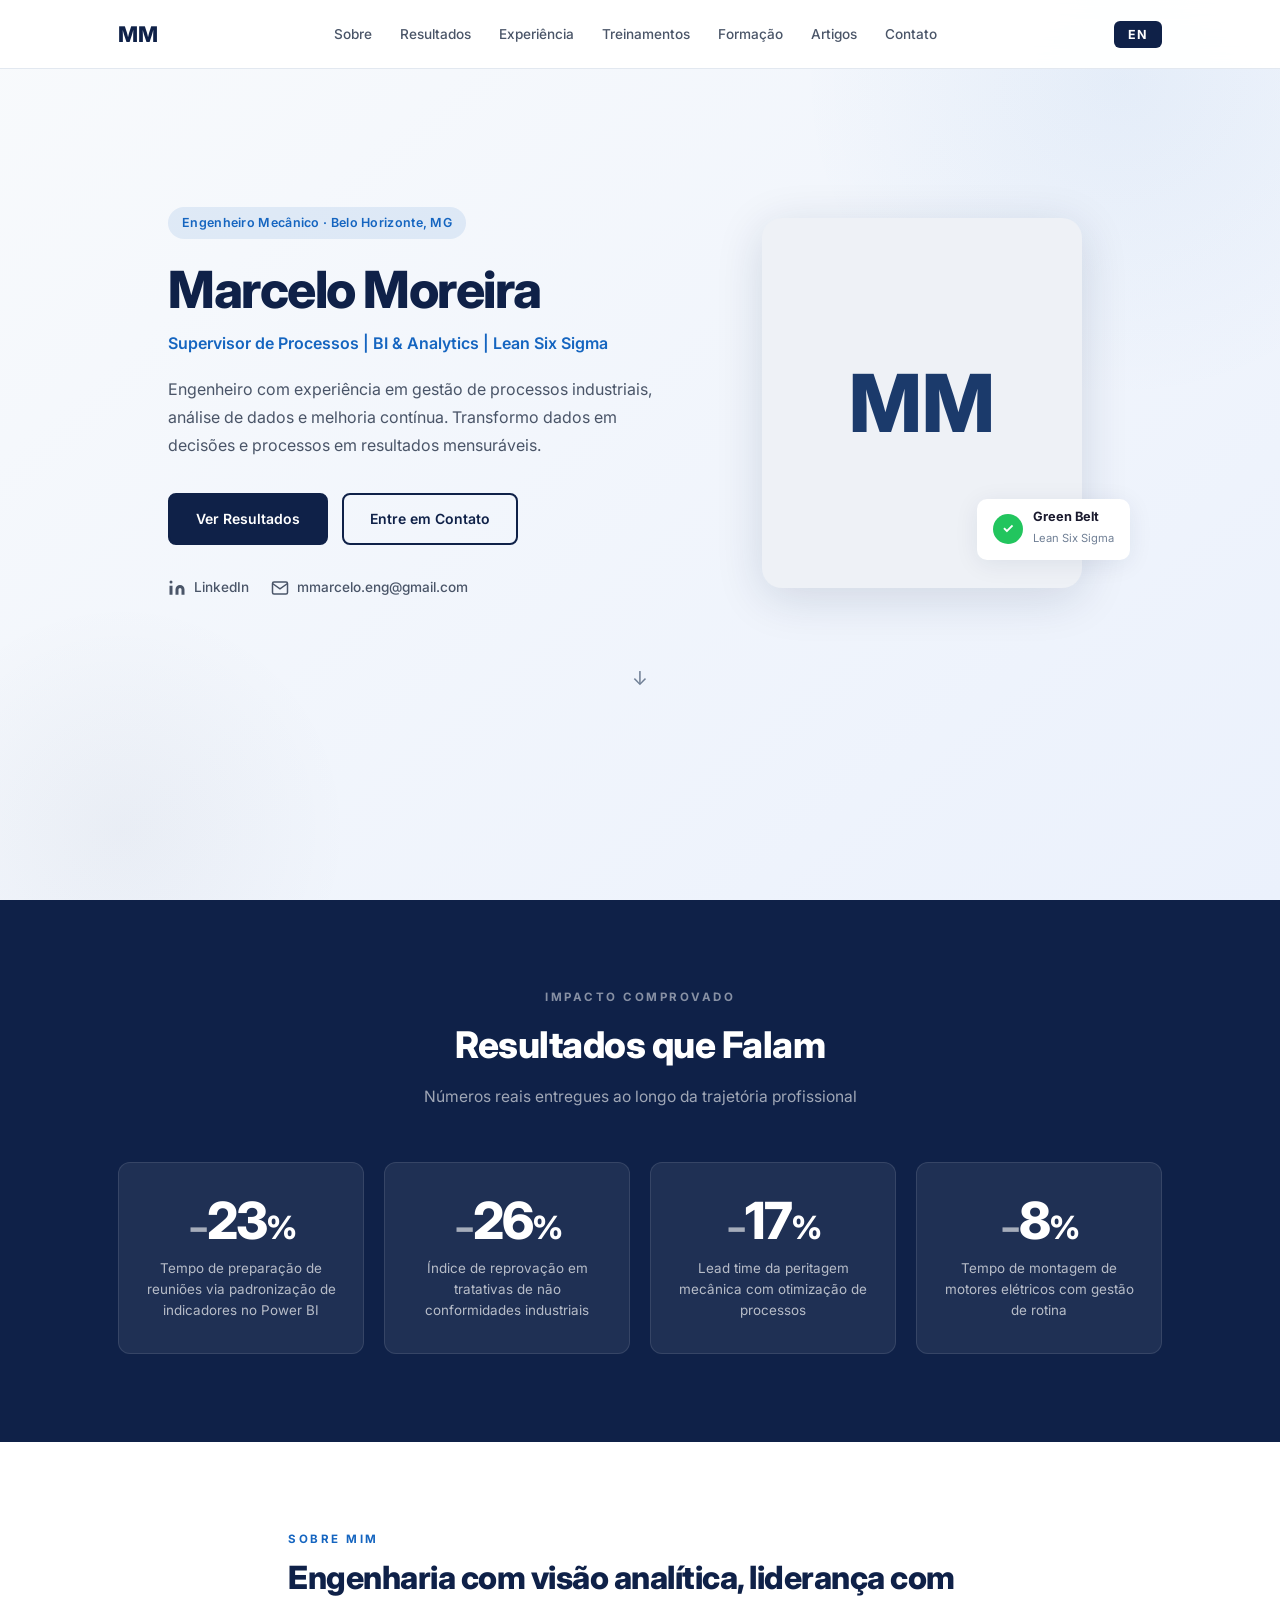
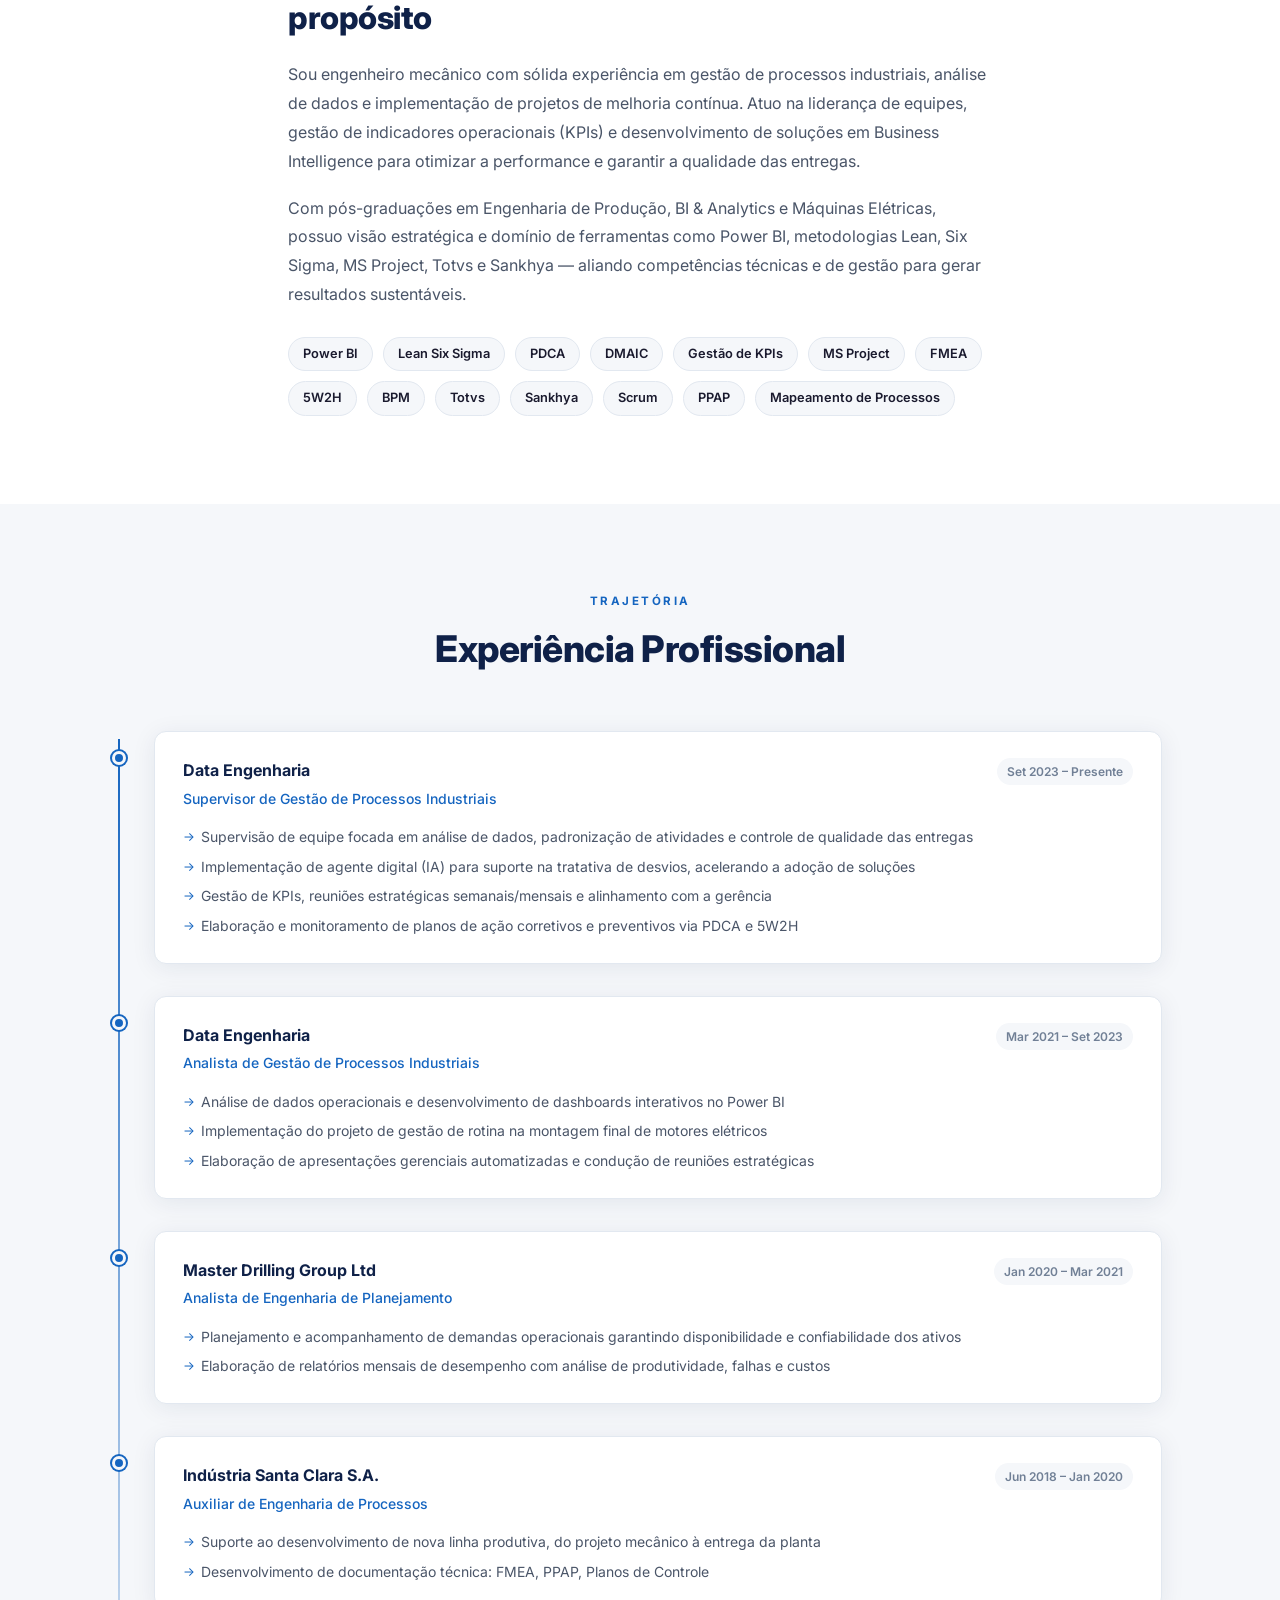
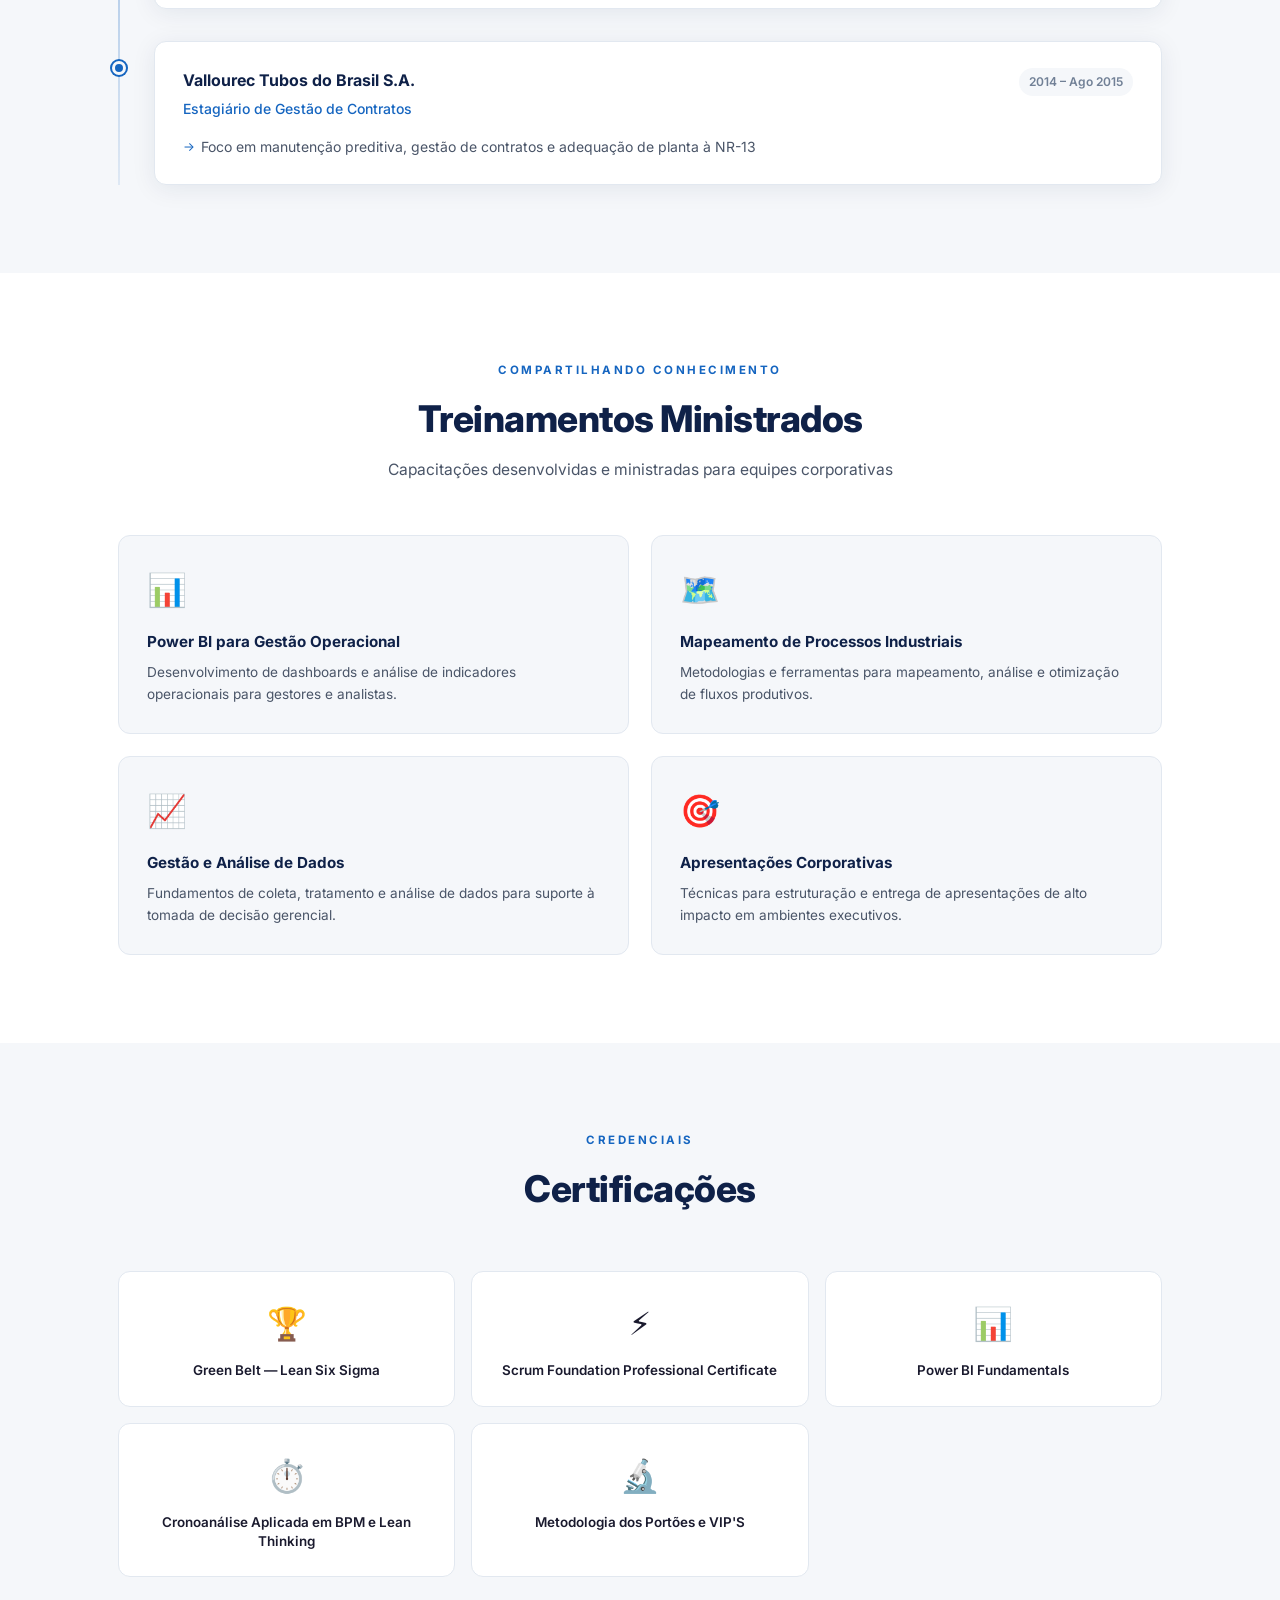
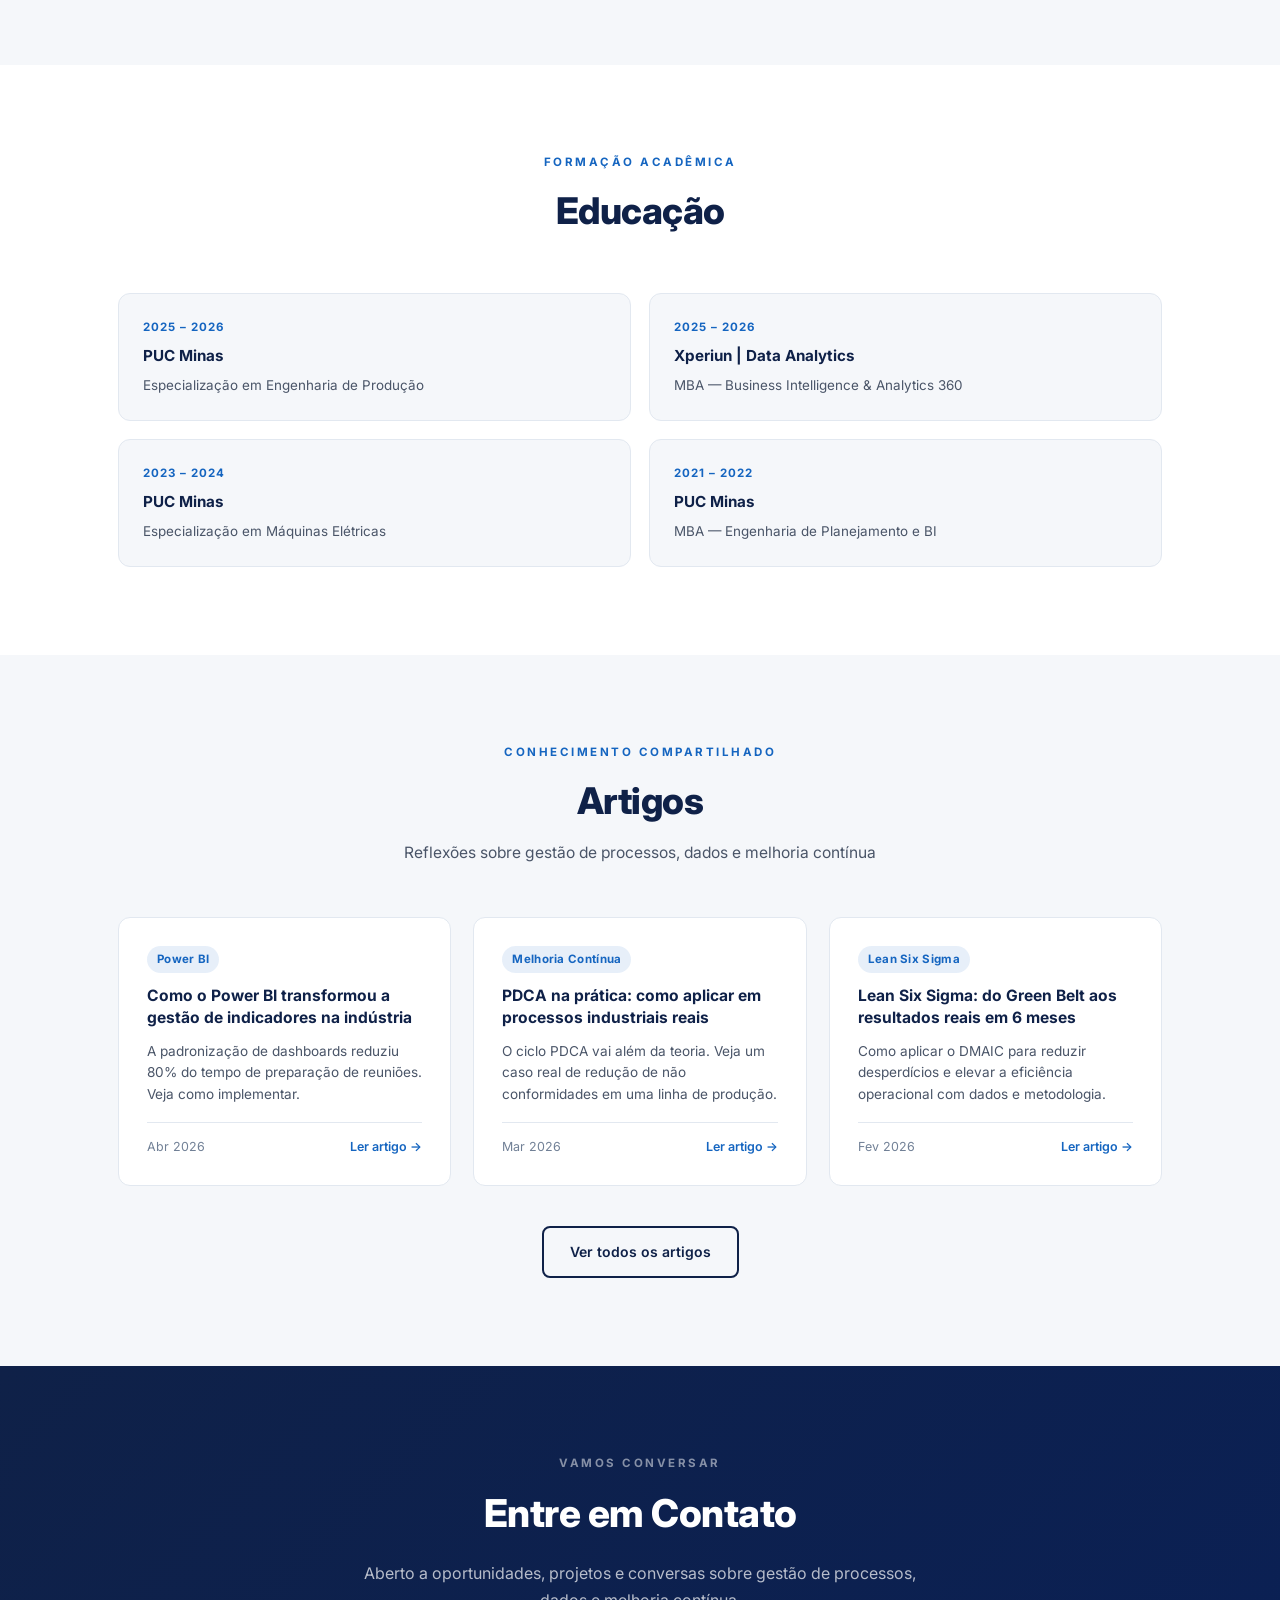
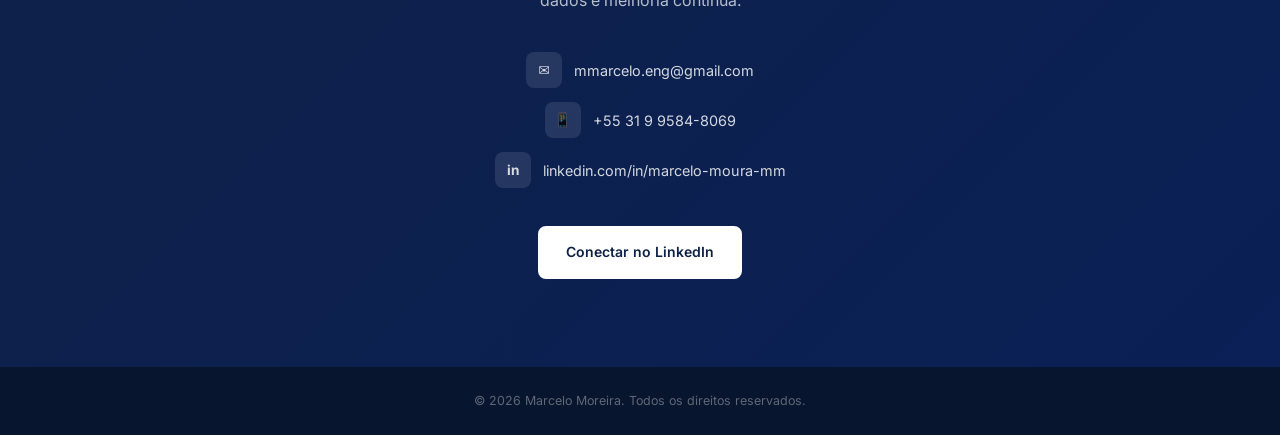
==== index.html @ f304d497 "Add files via upload" ====
<!DOCTYPE html>
<html lang="pt-BR" data-lang="pt">
<head>
  <meta charset="UTF-8">
  <meta name="viewport" content="width=device-width, initial-scale=1.0">
  <meta name="description" content="Marcelo Moreira — Engenheiro de Processos, BI & Analytics, Lean Six Sigma, Supervisor Industrial">
  <title>Marcelo Moreira — Engenheiro de Processos</title>
  <link rel="preconnect" href="https://fonts.googleapis.com">
  <link rel="preconnect" href="https://fonts.gstatic.com" crossorigin>
  <link href="https://fonts.googleapis.com/css2?family=Inter:wght@300;400;500;600;700;800&display=swap" rel="stylesheet">
  <link rel="stylesheet" href="style.css">
</head>
<body>

  <!-- NAVBAR -->
  <nav class="navbar" id="navbar">
    <div class="container nav-inner">
      <a href="#" class="logo">MM</a>
      <ul class="nav-links" id="navLinks">
        <li><a href="#sobre" data-pt="Sobre" data-en="About">Sobre</a></li>
        <li><a href="#resultados" data-pt="Resultados" data-en="Results">Resultados</a></li>
        <li><a href="#experiencia" data-pt="Experiência" data-en="Experience">Experiência</a></li>
        <li><a href="#treinamentos" data-pt="Treinamentos" data-en="Training">Treinamentos</a></li>
        <li><a href="#formacao" data-pt="Formação" data-en="Education">Formação</a></li>
        <li><a href="#artigos" data-pt="Artigos" data-en="Articles">Artigos</a></li>
        <li><a href="#contato" data-pt="Contato" data-en="Contact">Contato</a></li>
      </ul>
      <div class="nav-actions">
        <button class="lang-toggle" id="langToggle" onclick="toggleLang()">EN</button>
        <button class="nav-hamburger" id="hamburger" onclick="toggleMenu()">&#9776;</button>
      </div>
    </div>
  </nav>

  <!-- HERO -->
  <section class="hero" id="inicio">
    <div class="container hero-inner">
      <div class="hero-text">
        <span class="hero-tag" data-pt="Engenheiro Mecânico · Belo Horizonte, MG" data-en="Mechanical Engineer · Belo Horizonte, MG">Engenheiro Mecânico · Belo Horizonte, MG</span>
        <h1>Marcelo Moreira</h1>
        <p class="hero-subtitle" data-pt="Supervisor de Processos | BI & Analytics | Lean Six Sigma" data-en="Process Supervisor | BI & Analytics | Lean Six Sigma">Supervisor de Processos | BI & Analytics | Lean Six Sigma</p>
        <p class="hero-desc" data-pt="Engenheiro com experiência em gestão de processos industriais, análise de dados e melhoria contínua. Transformo dados em decisões e processos em resultados mensuráveis." data-en="Engineer with expertise in industrial process management, data analysis, and continuous improvement. I turn data into decisions and processes into measurable results.">Engenheiro com experiência em gestão de processos industriais, análise de dados e melhoria contínua. Transformo dados em decisões e processos em resultados mensuráveis.</p>
        <div class="hero-ctas">
          <a href="#resultados" class="btn btn-primary" data-pt="Ver Resultados" data-en="See Results">Ver Resultados</a>
          <a href="#contato" class="btn btn-outline" data-pt="Entre em Contato" data-en="Get in Touch">Entre em Contato</a>
        </div>
        <div class="hero-social">
          <a href="https://www.linkedin.com/in/marcelo-moura-mm" target="_blank" class="social-link">
            <svg width="18" height="18" viewBox="0 0 24 24" fill="currentColor"><path d="M16 8a6 6 0 0 1 6 6v7h-4v-7a2 2 0 0 0-2-2 2 2 0 0 0-2 2v7h-4v-7a6 6 0 0 1 6-6z"/><rect x="2" y="9" width="4" height="12"/><circle cx="4" cy="4" r="2"/></svg>
            <span>LinkedIn</span>
          </a>
          <a href="mailto:mmarcelo.eng@gmail.com" class="social-link">
            <svg width="18" height="18" viewBox="0 0 24 24" fill="none" stroke="currentColor" stroke-width="2"><path d="M4 4h16c1.1 0 2 .9 2 2v12c0 1.1-.9 2-2 2H4c-1.1 0-2-.9-2-2V6c0-1.1.9-2 2-2z"/><polyline points="22,6 12,13 2,6"/></svg>
            <span>mmarcelo.eng@gmail.com</span>
          </a>
        </div>
      </div>
      <div class="hero-photo">
        <div class="photo-frame">
          <img src="assets/foto.jpg" alt="Marcelo Moreira" onerror="this.parentElement.classList.add('no-photo');this.remove()">
          <div class="photo-initials">MM</div>
        </div>
        <div class="photo-badge">
          <span class="badge-check">✓</span>
          <div>
            <strong>Green Belt</strong>
            <small>Lean Six Sigma</small>
          </div>
        </div>
      </div>
    </div>
    <div class="hero-scroll">↓</div>
  </section>

  <!-- RESULTS -->
  <section class="results-section" id="resultados">
    <div class="container">
      <span class="section-tag center" data-pt="Impacto Comprovado" data-en="Proven Impact">Impacto Comprovado</span>
      <h2 class="section-title center" data-pt="Resultados que Falam" data-en="Results that Speak">Resultados que Falam</h2>
      <p class="section-sub center" data-pt="Números reais entregues ao longo da trajetória profissional" data-en="Real numbers delivered throughout the professional journey">Números reais entregues ao longo da trajetória profissional</p>
      <div class="results-grid">
        <div class="result-card">
          <div class="result-number"><span class="minus">−</span><span class="counter" data-target="80">0</span><span class="pct">%</span></div>
          <p class="result-label" data-pt="Tempo de preparação de reuniões via padronização de indicadores no Power BI" data-en="Meeting preparation time via KPI standardization in Power BI">Tempo de preparação de reuniões via padronização de indicadores no Power BI</p>
        </div>
        <div class="result-card">
          <div class="result-number"><span class="minus">−</span><span class="counter" data-target="90">0</span><span class="pct">%</span></div>
          <p class="result-label" data-pt="Índice de reprovação em tratativas de não conformidades industriais" data-en="Rejection rate in industrial non-conformance handling">Índice de reprovação em tratativas de não conformidades industriais</p>
        </div>
        <div class="result-card">
          <div class="result-number"><span class="minus">−</span><span class="counter" data-target="60">0</span><span class="pct">%</span></div>
          <p class="result-label" data-pt="Lead time da peritagem mecânica com otimização de processos" data-en="Mechanical inspection lead time through process optimization">Lead time da peritagem mecânica com otimização de processos</p>
        </div>
        <div class="result-card">
          <div class="result-number"><span class="minus">−</span><span class="counter" data-target="30">0</span><span class="pct">%</span></div>
          <p class="result-label" data-pt="Tempo de montagem de motores elétricos com gestão de rotina" data-en="Electric motor assembly time through routine management">Tempo de montagem de motores elétricos com gestão de rotina</p>
        </div>
      </div>
    </div>
  </section>

  <!-- ABOUT -->
  <section class="about" id="sobre">
    <div class="container about-inner">
      <div>
        <span class="section-tag" data-pt="Sobre mim" data-en="About me">Sobre mim</span>
        <h2 class="about-title" data-pt="Engenharia com visão analítica, liderança com propósito" data-en="Engineering with analytical vision, leadership with purpose">Engenharia com visão analítica, liderança com propósito</h2>
        <p class="about-p" data-pt="Sou engenheiro mecânico com sólida experiência em gestão de processos industriais, análise de dados e implementação de projetos de melhoria contínua. Atuo na liderança de equipes, gestão de indicadores operacionais (KPIs) e desenvolvimento de soluções em Business Intelligence para otimizar a performance e garantir a qualidade das entregas." data-en="I am a mechanical engineer with solid experience in industrial process management, data analysis, and continuous improvement implementation. I lead teams, manage operational KPIs, and develop Business Intelligence solutions to optimize performance and ensure quality delivery.">Sou engenheiro mecânico com sólida experiência em gestão de processos industriais, análise de dados e implementação de projetos de melhoria contínua. Atuo na liderança de equipes, gestão de indicadores operacionais (KPIs) e desenvolvimento de soluções em Business Intelligence para otimizar a performance e garantir a qualidade das entregas.</p>
        <p class="about-p" data-pt="Com pós-graduações em Engenharia de Produção, BI & Analytics e Máquinas Elétricas, possuo visão estratégica e domínio de ferramentas como Power BI, metodologias Lean, Six Sigma, MS Project, Totvs e Sankhya — aliando competências técnicas e de gestão para gerar resultados sustentáveis." data-en="With postgraduate degrees in Production Engineering, BI & Analytics, and Electrical Machines, I have strategic vision and command of tools such as Power BI, Lean, Six Sigma, MS Project, Totvs, and Sankhya — combining technical and management skills to deliver sustainable results.">Com pós-graduações em Engenharia de Produção, BI & Analytics e Máquinas Elétricas, possuo visão estratégica e domínio de ferramentas como Power BI, metodologias Lean, Six Sigma, MS Project, Totvs e Sankhya — aliando competências técnicas e de gestão para gerar resultados sustentáveis.</p>
        <div class="skills-wrap">
          <span class="skill">Power BI</span>
          <span class="skill">Lean Six Sigma</span>
          <span class="skill">PDCA</span>
          <span class="skill">DMAIC</span>
          <span class="skill">Gestão de KPIs</span>
          <span class="skill">MS Project</span>
          <span class="skill">FMEA</span>
          <span class="skill">5W2H</span>
          <span class="skill">BPM</span>
          <span class="skill">Totvs</span>
          <span class="skill">Sankhya</span>
          <span class="skill">Scrum</span>
          <span class="skill">PPAP</span>
          <span class="skill">Mapeamento de Processos</span>
        </div>
      </div>
    </div>
  </section>

  <!-- EXPERIENCE -->
  <section class="experience" id="experiencia">
    <div class="container">
      <span class="section-tag center" data-pt="Trajetória" data-en="Journey">Trajetória</span>
      <h2 class="section-title center" data-pt="Experiência Profissional" data-en="Professional Experience">Experiência Profissional</h2>
      <div class="timeline">

        <div class="tl-item">
          <div class="tl-dot"></div>
          <div class="tl-card">
            <div class="tl-header">
              <div>
                <h3 class="tl-company">Data Engenharia</h3>
                <p class="tl-role" data-pt="Supervisor de Gestão de Processos Industriais" data-en="Industrial Process Management Supervisor">Supervisor de Gestão de Processos Industriais</p>
              </div>
              <span class="tl-period" data-pt="Set 2023 – Presente" data-en="Sep 2023 – Present">Set 2023 – Presente</span>
            </div>
            <ul class="tl-list">
              <li data-pt="Supervisão de equipe focada em análise de dados, padronização de atividades e controle de qualidade das entregas" data-en="Team supervision focused on data analysis, activity standardization, and delivery quality control">Supervisão de equipe focada em análise de dados, padronização de atividades e controle de qualidade das entregas</li>
              <li data-pt="Implementação de agente digital (IA) para suporte na tratativa de desvios, acelerando a adoção de soluções" data-en="Implementation of a digital agent (AI) to support deviation handling and accelerate solution adoption">Implementação de agente digital (IA) para suporte na tratativa de desvios, acelerando a adoção de soluções</li>
              <li data-pt="Gestão de KPIs, reuniões estratégicas semanais/mensais e alinhamento com a gerência" data-en="KPI management, weekly/monthly strategic meetings, and alignment with leadership">Gestão de KPIs, reuniões estratégicas semanais/mensais e alinhamento com a gerência</li>
              <li data-pt="Elaboração e monitoramento de planos de ação corretivos e preventivos via PDCA e 5W2H" data-en="Development and monitoring of corrective and preventive action plans via PDCA and 5W2H">Elaboração e monitoramento de planos de ação corretivos e preventivos via PDCA e 5W2H</li>
            </ul>
          </div>
        </div>

        <div class="tl-item">
          <div class="tl-dot"></div>
          <div class="tl-card">
            <div class="tl-header">
              <div>
                <h3 class="tl-company">Data Engenharia</h3>
                <p class="tl-role" data-pt="Analista de Gestão de Processos Industriais" data-en="Industrial Process Management Analyst">Analista de Gestão de Processos Industriais</p>
              </div>
              <span class="tl-period" data-pt="Mar 2021 – Set 2023" data-en="Mar 2021 – Sep 2023">Mar 2021 – Set 2023</span>
            </div>
            <ul class="tl-list">
              <li data-pt="Análise de dados operacionais e desenvolvimento de dashboards interativos no Power BI" data-en="Operational data analysis and interactive dashboard development in Power BI">Análise de dados operacionais e desenvolvimento de dashboards interativos no Power BI</li>
              <li data-pt="Implementação do projeto de gestão de rotina na montagem final de motores elétricos" data-en="Implementation of routine management project in electric motor final assembly">Implementação do projeto de gestão de rotina na montagem final de motores elétricos</li>
              <li data-pt="Elaboração de apresentações gerenciais automatizadas e condução de reuniões estratégicas" data-en="Development of automated management presentations and facilitation of strategic meetings">Elaboração de apresentações gerenciais automatizadas e condução de reuniões estratégicas</li>
            </ul>
          </div>
        </div>

        <div class="tl-item">
          <div class="tl-dot"></div>
          <div class="tl-card">
            <div class="tl-header">
              <div>
                <h3 class="tl-company">Master Drilling Group Ltd</h3>
                <p class="tl-role" data-pt="Analista de Engenharia de Planejamento" data-en="Planning Engineering Analyst">Analista de Engenharia de Planejamento</p>
              </div>
              <span class="tl-period" data-pt="Jan 2020 – Mar 2021" data-en="Jan 2020 – Mar 2021">Jan 2020 – Mar 2021</span>
            </div>
            <ul class="tl-list">
              <li data-pt="Planejamento e acompanhamento de demandas operacionais garantindo disponibilidade e confiabilidade dos ativos" data-en="Planning and monitoring of operational demands ensuring asset availability and reliability">Planejamento e acompanhamento de demandas operacionais garantindo disponibilidade e confiabilidade dos ativos</li>
              <li data-pt="Elaboração de relatórios mensais de desempenho com análise de produtividade, falhas e custos" data-en="Monthly performance reports with productivity, failure, and cost analysis">Elaboração de relatórios mensais de desempenho com análise de produtividade, falhas e custos</li>
            </ul>
          </div>
        </div>

        <div class="tl-item">
          <div class="tl-dot"></div>
          <div class="tl-card">
            <div class="tl-header">
              <div>
                <h3 class="tl-company">Indústria Santa Clara S.A.</h3>
                <p class="tl-role" data-pt="Auxiliar de Engenharia de Processos" data-en="Process Engineering Assistant">Auxiliar de Engenharia de Processos</p>
              </div>
              <span class="tl-period" data-pt="Jun 2018 – Jan 2020" data-en="Jun 2018 – Jan 2020">Jun 2018 – Jan 2020</span>
            </div>
            <ul class="tl-list">
              <li data-pt="Suporte ao desenvolvimento de nova linha produtiva, do projeto mecânico à entrega da planta" data-en="Support for new production line development, from mechanical design to plant delivery">Suporte ao desenvolvimento de nova linha produtiva, do projeto mecânico à entrega da planta</li>
              <li data-pt="Desenvolvimento de documentação técnica: FMEA, PPAP, Planos de Controle" data-en="Technical documentation development: FMEA, PPAP, Control Plans">Desenvolvimento de documentação técnica: FMEA, PPAP, Planos de Controle</li>
            </ul>
          </div>
        </div>

        <div class="tl-item">
          <div class="tl-dot"></div>
          <div class="tl-card">
            <div class="tl-header">
              <div>
                <h3 class="tl-company">Vallourec Tubos do Brasil S.A.</h3>
                <p class="tl-role" data-pt="Estagiário de Gestão de Contratos" data-en="Contract Management Intern">Estagiário de Gestão de Contratos</p>
              </div>
              <span class="tl-period" data-pt="2014 – Ago 2015" data-en="2014 – Aug 2015">2014 – Ago 2015</span>
            </div>
            <ul class="tl-list">
              <li data-pt="Foco em manutenção preditiva, gestão de contratos e adequação de planta à NR-13" data-en="Focus on predictive maintenance, contract management, and plant compliance with NR-13">Foco em manutenção preditiva, gestão de contratos e adequação de planta à NR-13</li>
            </ul>
          </div>
        </div>

      </div>
    </div>
  </section>

  <!-- TRAINING -->
  <section class="training" id="treinamentos">
    <div class="container">
      <span class="section-tag center" data-pt="Compartilhando Conhecimento" data-en="Sharing Knowledge">Compartilhando Conhecimento</span>
      <h2 class="section-title center" data-pt="Treinamentos Ministrados" data-en="Training Delivered">Treinamentos Ministrados</h2>
      <p class="section-sub center" data-pt="Capacitações desenvolvidas e ministradas para equipes corporativas" data-en="Training developed and delivered to corporate teams">Capacitações desenvolvidas e ministradas para equipes corporativas</p>
      <div class="training-grid">
        <div class="training-card">
          <div class="tr-icon">📊</div>
          <h3 data-pt="Power BI para Gestão Operacional" data-en="Power BI for Operational Management">Power BI para Gestão Operacional</h3>
          <p data-pt="Desenvolvimento de dashboards e análise de indicadores operacionais para gestores e analistas." data-en="Dashboard development and operational indicator analysis for managers and analysts.">Desenvolvimento de dashboards e análise de indicadores operacionais para gestores e analistas.</p>
        </div>
        <div class="training-card">
          <div class="tr-icon">🗺️</div>
          <h3 data-pt="Mapeamento de Processos Industriais" data-en="Industrial Process Mapping">Mapeamento de Processos Industriais</h3>
          <p data-pt="Metodologias e ferramentas para mapeamento, análise e otimização de fluxos produtivos." data-en="Methodologies and tools for mapping, analyzing, and optimizing production flows.">Metodologias e ferramentas para mapeamento, análise e otimização de fluxos produtivos.</p>
        </div>
        <div class="training-card">
          <div class="tr-icon">📈</div>
          <h3 data-pt="Gestão e Análise de Dados" data-en="Data Management & Analysis">Gestão e Análise de Dados</h3>
          <p data-pt="Fundamentos de coleta, tratamento e análise de dados para suporte à tomada de decisão gerencial." data-en="Fundamentals of data collection, processing, and analysis to support managerial decision-making.">Fundamentos de coleta, tratamento e análise de dados para suporte à tomada de decisão gerencial.</p>
        </div>
        <div class="training-card">
          <div class="tr-icon">🎯</div>
          <h3 data-pt="Apresentações Corporativas" data-en="Corporate Presentations">Apresentações Corporativas</h3>
          <p data-pt="Técnicas para estruturação e entrega de apresentações de alto impacto em ambientes executivos." data-en="Techniques for structuring and delivering high-impact presentations in executive environments.">Técnicas para estruturação e entrega de apresentações de alto impacto em ambientes executivos.</p>
        </div>
      </div>
    </div>
  </section>

  <!-- CERTIFICATIONS -->
  <section class="certifications" id="certificacoes">
    <div class="container">
      <span class="section-tag center" data-pt="Credenciais" data-en="Credentials">Credenciais</span>
      <h2 class="section-title center" data-pt="Certificações" data-en="Certifications">Certificações</h2>
      <div class="cert-grid">
        <div class="cert-card">
          <span class="cert-ico">🏆</span>
          <p data-pt="Green Belt — Lean Six Sigma" data-en="Green Belt — Lean Six Sigma">Green Belt — Lean Six Sigma</p>
        </div>
        <div class="cert-card">
          <span class="cert-ico">⚡</span>
          <p data-pt="Scrum Foundation Professional Certificate" data-en="Scrum Foundation Professional Certificate">Scrum Foundation Professional Certificate</p>
        </div>
        <div class="cert-card">
          <span class="cert-ico">📊</span>
          <p data-pt="Power BI Fundamentals" data-en="Power BI Fundamentals">Power BI Fundamentals</p>
        </div>
        <div class="cert-card">
          <span class="cert-ico">⏱️</span>
          <p data-pt="Cronoanálise Aplicada em BPM e Lean Thinking" data-en="Applied Chronoanalysis in BPM & Lean Thinking">Cronoanálise Aplicada em BPM e Lean Thinking</p>
        </div>
        <div class="cert-card">
          <span class="cert-ico">🔬</span>
          <p data-pt="Metodologia dos Portões e VIP'S" data-en="Gate Methodology and VIP'S">Metodologia dos Portões e VIP'S</p>
        </div>
      </div>
    </div>
  </section>

  <!-- EDUCATION -->
  <section class="education" id="formacao">
    <div class="container">
      <span class="section-tag center" data-pt="Formação Acadêmica" data-en="Academic Background">Formação Acadêmica</span>
      <h2 class="section-title center" data-pt="Educação" data-en="Education">Educação</h2>
      <div class="edu-grid">
        <div class="edu-card">
          <div class="edu-period">2025 – 2026</div>
          <h3>PUC Minas</h3>
          <p data-pt="Especialização em Engenharia de Produção" data-en="Specialization in Production Engineering">Especialização em Engenharia de Produção</p>
        </div>
        <div class="edu-card">
          <div class="edu-period">2025 – 2026</div>
          <h3>Xperiun | Data Analytics</h3>
          <p data-pt="MBA — Business Intelligence & Analytics 360" data-en="MBA — Business Intelligence & Analytics 360">MBA — Business Intelligence & Analytics 360</p>
        </div>
        <div class="edu-card">
          <div class="edu-period">2023 – 2024</div>
          <h3>PUC Minas</h3>
          <p data-pt="Especialização em Máquinas Elétricas" data-en="Specialization in Electrical Machines">Especialização em Máquinas Elétricas</p>
        </div>
        <div class="edu-card">
          <div class="edu-period">2021 – 2022</div>
          <h3>PUC Minas</h3>
          <p data-pt="MBA — Engenharia de Planejamento e BI" data-en="MBA — Planning Engineering and BI">MBA — Engenharia de Planejamento e BI</p>
        </div>
      </div>
    </div>
  </section>

  <!-- ARTICLES -->
  <section class="articles" id="artigos">
    <div class="container">
      <span class="section-tag center" data-pt="Conhecimento Compartilhado" data-en="Shared Knowledge">Conhecimento Compartilhado</span>
      <h2 class="section-title center" data-pt="Artigos" data-en="Articles">Artigos</h2>
      <p class="section-sub center" data-pt="Reflexões sobre gestão de processos, dados e melhoria contínua" data-en="Insights on process management, data, and continuous improvement">Reflexões sobre gestão de processos, dados e melhoria contínua</p>
      <div class="articles-grid">

        <a href="artigos/power-bi-gestao-indicadores.html" class="article-card">
          <div class="article-tag" data-pt="Power BI" data-en="Power BI">Power BI</div>
          <h3 data-pt="Como o Power BI transformou a gestão de indicadores na indústria" data-en="How Power BI transformed indicator management in the industry">Como o Power BI transformou a gestão de indicadores na indústria</h3>
          <p data-pt="A padronização de dashboards reduziu 80% do tempo de preparação de reuniões. Veja como implementar." data-en="Standardizing dashboards reduced meeting preparation time by 80%. See how to implement it.">A padronização de dashboards reduziu 80% do tempo de preparação de reuniões. Veja como implementar.</p>
          <div class="article-footer">
            <span data-pt="Abr 2026" data-en="Apr 2026">Abr 2026</span>
            <span class="article-read" data-pt="Ler artigo →" data-en="Read article →">Ler artigo →</span>
          </div>
        </a>

        <a href="artigos/pdca-na-pratica.html" class="article-card">
          <div class="article-tag" data-pt="Melhoria Contínua" data-en="Continuous Improvement">Melhoria Contínua</div>
          <h3 data-pt="PDCA na prática: como aplicar em processos industriais reais" data-en="PDCA in practice: how to apply it in real industrial processes">PDCA na prática: como aplicar em processos industriais reais</h3>
          <p data-pt="O ciclo PDCA vai além da teoria. Veja um caso real de redução de não conformidades em uma linha de produção." data-en="The PDCA cycle goes beyond theory. See a real case of non-conformance reduction in a production line.">O ciclo PDCA vai além da teoria. Veja um caso real de redução de não conformidades em uma linha de produção.</p>
          <div class="article-footer">
            <span data-pt="Mar 2026" data-en="Mar 2026">Mar 2026</span>
            <span class="article-read" data-pt="Ler artigo →" data-en="Read article →">Ler artigo →</span>
          </div>
        </a>

        <a href="artigos/lean-six-sigma-resultados.html" class="article-card">
          <div class="article-tag" data-pt="Lean Six Sigma" data-en="Lean Six Sigma">Lean Six Sigma</div>
          <h3 data-pt="Lean Six Sigma: do Green Belt aos resultados reais em 6 meses" data-en="Lean Six Sigma: from Green Belt to real results in 6 months">Lean Six Sigma: do Green Belt aos resultados reais em 6 meses</h3>
          <p data-pt="Como aplicar o DMAIC para reduzir desperdícios e elevar a eficiência operacional com dados e metodologia." data-en="How to apply DMAIC to reduce waste and increase operational efficiency with data and methodology.">Como aplicar o DMAIC para reduzir desperdícios e elevar a eficiência operacional com dados e metodologia.</p>
          <div class="article-footer">
            <span data-pt="Fev 2026" data-en="Feb 2026">Fev 2026</span>
            <span class="article-read" data-pt="Ler artigo →" data-en="Read article →">Ler artigo →</span>
          </div>
        </a>

      </div>
      <div class="articles-cta">
        <a href="blog.html" class="btn btn-outline" data-pt="Ver todos os artigos" data-en="See all articles">Ver todos os artigos</a>
      </div>
    </div>
  </section>

  <!-- CONTACT -->
  <section class="contact" id="contato">
    <div class="container contact-inner">
      <span class="section-tag" data-pt="Vamos Conversar" data-en="Let's Talk">Vamos Conversar</span>
      <h2 data-pt="Entre em Contato" data-en="Get in Touch">Entre em Contato</h2>
      <p data-pt="Aberto a oportunidades, projetos e conversas sobre gestão de processos, dados e melhoria contínua." data-en="Open to opportunities, projects, and conversations about process management, data, and continuous improvement.">Aberto a oportunidades, projetos e conversas sobre gestão de processos, dados e melhoria contínua.</p>
      <div class="contact-links">
        <a href="mailto:mmarcelo.eng@gmail.com" class="contact-item">
          <span class="c-ico">✉</span>
          <span>mmarcelo.eng@gmail.com</span>
        </a>
        <a href="tel:+5531995848069" class="contact-item">
          <span class="c-ico">📱</span>
          <span>+55 31 9 9584-8069</span>
        </a>
        <a href="https://www.linkedin.com/in/marcelo-moura-mm" target="_blank" class="contact-item">
          <span class="c-ico">in</span>
          <span>linkedin.com/in/marcelo-moura-mm</span>
        </a>
      </div>
      <a href="https://www.linkedin.com/in/marcelo-moura-mm" target="_blank" class="btn btn-white" data-pt="Conectar no LinkedIn" data-en="Connect on LinkedIn">Conectar no LinkedIn</a>
    </div>
  </section>

  <!-- FOOTER -->
  <footer class="footer">
    <div class="container">
      <p data-pt="© 2026 Marcelo Moreira. Todos os direitos reservados." data-en="© 2026 Marcelo Moreira. All rights reserved.">© 2026 Marcelo Moreira. Todos os direitos reservados.</p>
    </div>
  </footer>

  <script src="script.js"></script>
</body>
</html>
---- style.css ----
/* ===== RESET & VARIABLES ===== */
*, *::before, *::after { box-sizing: border-box; margin: 0; padding: 0; }

:root {
  --navy:       #0F2148;
  --navy-mid:   #1B3A6B;
  --blue:       #1565C0;
  --blue-lt:    #1976D2;
  --white:      #ffffff;
  --surface:    #F5F7FA;
  --surface-2:  #EEF1F6;
  --text:       #1A1A2E;
  --text-mid:   #4A5568;
  --text-lt:    #718096;
  --border:     #E2E8F0;
  --shadow:     0 4px 24px rgba(15,33,72,0.08);
  --shadow-lg:  0 10px 48px rgba(15,33,72,0.14);
  --radius:     12px;
  --radius-lg:  20px;
  --ease:       0.25s ease;
}

html { scroll-behavior: smooth; }

body {
  font-family: 'Inter', system-ui, sans-serif;
  color: var(--text);
  background: var(--white);
  line-height: 1.6;
  -webkit-font-smoothing: antialiased;
}

.container { max-width: 1100px; margin: 0 auto; padding: 0 28px; }

/* ===== NAVBAR ===== */
.navbar {
  position: fixed; top: 0; left: 0; right: 0; z-index: 100;
  background: rgba(255,255,255,0.96);
  backdrop-filter: blur(14px);
  border-bottom: 1px solid var(--border);
  transition: box-shadow var(--ease);
}
.navbar.scrolled { box-shadow: var(--shadow); }

.nav-inner {
  display: flex; align-items: center; justify-content: space-between;
  height: 68px;
}

.logo {
  font-size: 1.35rem; font-weight: 800; color: var(--navy);
  text-decoration: none; letter-spacing: -0.5px;
}

.nav-links {
  display: flex; list-style: none; gap: 28px;
}
.nav-links a {
  text-decoration: none; color: var(--text-mid);
  font-size: 0.85rem; font-weight: 500;
  transition: color var(--ease);
}
.nav-links a:hover { color: var(--navy); }

.nav-actions { display: flex; align-items: center; gap: 12px; }

.lang-toggle {
  background: var(--navy); color: white; border: none;
  border-radius: 6px; padding: 6px 14px;
  font-size: 0.78rem; font-weight: 700; cursor: pointer;
  letter-spacing: 1px; transition: background var(--ease);
  font-family: inherit;
}
.lang-toggle:hover { background: var(--navy-mid); }

.nav-hamburger {
  display: none; background: none; border: none;
  font-size: 1.3rem; cursor: pointer; color: var(--navy);
}

/* ===== HERO ===== */
.hero {
  min-height: 100vh; display: flex; flex-direction: column;
  justify-content: center; padding-top: 68px;
  background: linear-gradient(140deg, #f8fafc 0%, #EBF1FC 100%);
  position: relative; overflow: hidden;
}
.hero::before {
  content: ''; position: absolute;
  top: -30%; right: -15%; width: 700px; height: 700px;
  background: radial-gradient(circle, rgba(21,101,192,0.06) 0%, transparent 65%);
  pointer-events: none;
}
.hero::after {
  content: ''; position: absolute;
  bottom: -20%; left: -10%; width: 500px; height: 500px;
  background: radial-gradient(circle, rgba(15,33,72,0.04) 0%, transparent 65%);
  pointer-events: none;
}

.hero-inner {
  display: grid; grid-template-columns: 1fr 380px;
  gap: 64px; align-items: center;
  padding-top: 48px; padding-bottom: 64px;
}

.hero-tag {
  display: inline-block;
  background: rgba(21,101,192,0.1); color: var(--blue);
  font-size: 0.78rem; font-weight: 600;
  padding: 6px 14px; border-radius: 20px;
  margin-bottom: 22px; letter-spacing: 0.3px;
}

.hero h1 {
  font-size: clamp(2.2rem, 4vw, 3.5rem);
  font-weight: 800; color: var(--navy);
  line-height: 1.1; letter-spacing: -1.5px; margin-bottom: 14px;
}

.hero-subtitle {
  font-size: 1rem; color: var(--blue); font-weight: 600; margin-bottom: 18px;
}

.hero-desc {
  font-size: 1rem; color: var(--text-mid); line-height: 1.75;
  max-width: 500px; margin-bottom: 34px;
}

.hero-ctas { display: flex; gap: 14px; flex-wrap: wrap; margin-bottom: 32px; }

.btn {
  display: inline-flex; align-items: center; gap: 8px;
  padding: 13px 26px; border-radius: 8px;
  font-size: 0.875rem; font-weight: 600; font-family: inherit;
  text-decoration: none; cursor: pointer;
  transition: all var(--ease); border: 2px solid transparent;
}
.btn-primary { background: var(--navy); color: white; border-color: var(--navy); }
.btn-primary:hover {
  background: var(--navy-mid); border-color: var(--navy-mid);
  transform: translateY(-2px); box-shadow: 0 6px 20px rgba(15,33,72,0.22);
}
.btn-outline { background: transparent; color: var(--navy); border-color: var(--navy); }
.btn-outline:hover {
  background: var(--navy); color: white;
  transform: translateY(-2px);
}
.btn-white { background: white; color: var(--navy); border-color: white; }
.btn-white:hover {
  background: var(--surface-2); border-color: var(--surface-2);
  transform: translateY(-2px);
}

.hero-social { display: flex; gap: 22px; flex-wrap: wrap; }
.social-link {
  display: flex; align-items: center; gap: 8px;
  color: var(--text-mid); text-decoration: none;
  font-size: 0.85rem; font-weight: 500;
  transition: color var(--ease);
}
.social-link:hover { color: var(--blue); }

/* PHOTO */
.hero-photo { position: relative; display: flex; justify-content: center; }

.photo-frame {
  width: 320px; height: 370px; border-radius: var(--radius-lg);
  overflow: hidden; box-shadow: var(--shadow-lg);
  background: var(--surface-2);
  position: relative;
}
.photo-frame img {
  width: 100%; height: 100%;
  object-fit: cover; object-position: top center;
  display: block;
}
.photo-initials {
  position: absolute; inset: 0;
  display: flex; align-items: center; justify-content: center;
  font-size: 5rem; font-weight: 800; color: var(--navy);
  opacity: 0.15; pointer-events: none;
}
.photo-frame.no-photo img { display: none; }
.photo-frame.no-photo .photo-initials { opacity: 1; color: var(--navy-mid); }

.photo-badge {
  position: absolute; bottom: 28px; right: -18px;
  background: white; border-radius: 10px;
  padding: 10px 16px; box-shadow: var(--shadow);
  display: flex; align-items: center; gap: 10px;
}
.badge-check {
  width: 30px; height: 30px; background: #22c55e;
  border-radius: 50%; display: flex; align-items: center;
  justify-content: center; color: white;
  font-weight: 700; font-size: 0.85rem; flex-shrink: 0;
}
.photo-badge strong { display: block; font-size: 0.8rem; color: var(--text); line-height: 1.2; }
.photo-badge small { font-size: 0.7rem; color: var(--text-lt); }

.hero-scroll {
  text-align: center; padding-bottom: 28px;
  color: var(--text-lt); font-size: 1.2rem;
  animation: bounce 2s infinite;
}
@keyframes bounce {
  0%, 100% { transform: translateY(0); }
  50% { transform: translateY(8px); }
}

/* ===== SECTION COMMONS ===== */
section { padding: 88px 0; }

.section-tag {
  display: block; font-size: 0.72rem; font-weight: 700;
  letter-spacing: 2.5px; text-transform: uppercase;
  color: var(--blue); margin-bottom: 10px;
}
.section-tag.center, .center { text-align: center; }

.section-title {
  font-size: clamp(1.7rem, 3vw, 2.3rem); font-weight: 800;
  color: var(--navy); margin-bottom: 10px; letter-spacing: -0.5px;
}
.section-sub {
  color: var(--text-mid); font-size: 0.975rem; margin-bottom: 52px;
}

/* ===== RESULTS ===== */
.results-section { background: var(--navy); padding: 88px 0; }
.results-section .section-tag { color: rgba(255,255,255,0.5); }
.results-section .section-title { color: white; }
.results-section .section-sub { color: rgba(255,255,255,0.6); }

.results-grid {
  display: grid; grid-template-columns: repeat(4, 1fr); gap: 20px;
}
.result-card {
  background: rgba(255,255,255,0.07);
  border: 1px solid rgba(255,255,255,0.1);
  border-radius: var(--radius); padding: 32px 22px; text-align: center;
  transition: all var(--ease);
}
.result-card:hover {
  background: rgba(255,255,255,0.13);
  transform: translateY(-4px);
}
.result-number {
  font-size: 3.2rem; font-weight: 800; color: white;
  line-height: 1; margin-bottom: 12px; letter-spacing: -2px;
}
.result-number .minus { font-size: 2rem; opacity: 0.6; }
.result-number .pct { font-size: 2rem; }
.result-label { color: rgba(255,255,255,0.68); font-size: 0.84rem; line-height: 1.55; }

/* ===== ABOUT ===== */
.about { background: white; }
.about-inner { max-width: 760px; margin: 0 auto; }
.about-title {
  font-size: clamp(1.5rem, 2.5vw, 2rem); font-weight: 800;
  color: var(--navy); margin-bottom: 22px;
  letter-spacing: -0.5px; line-height: 1.25;
}
.about-p {
  color: var(--text-mid); font-size: 1rem;
  line-height: 1.8; margin-bottom: 18px;
}
.skills-wrap { display: flex; flex-wrap: wrap; gap: 10px; margin-top: 28px; }
.skill {
  background: var(--surface); border: 1px solid var(--border);
  color: var(--text); font-size: 0.8rem; font-weight: 600;
  padding: 6px 14px; border-radius: 20px; transition: all var(--ease);
  cursor: default;
}
.skill:hover { background: var(--navy); color: white; border-color: var(--navy); }

/* ===== EXPERIENCE ===== */
.experience { background: var(--surface); }

.timeline {
  position: relative; padding-left: 36px; margin-top: 52px;
}
.timeline::before {
  content: ''; position: absolute; left: 0; top: 8px; bottom: 0;
  width: 2px;
  background: linear-gradient(to bottom, var(--blue), rgba(21,101,192,0.1));
}
.tl-item { position: relative; margin-bottom: 32px; }
.tl-item:last-child { margin-bottom: 0; }

.tl-dot {
  position: absolute; left: -42px; top: 20px;
  width: 14px; height: 14px;
  background: var(--blue); border: 3px solid var(--surface);
  border-radius: 50%; box-shadow: 0 0 0 2px var(--blue);
}
.tl-card {
  background: white; border-radius: var(--radius);
  padding: 26px 28px; box-shadow: var(--shadow);
  border: 1px solid var(--border);
  transition: box-shadow var(--ease);
}
.tl-card:hover { box-shadow: var(--shadow-lg); }

.tl-header {
  display: flex; justify-content: space-between;
  align-items: flex-start; gap: 16px; margin-bottom: 16px;
}
.tl-company {
  font-size: 1rem; font-weight: 700; color: var(--navy); margin-bottom: 4px;
}
.tl-role { font-size: 0.875rem; color: var(--blue); font-weight: 500; }
.tl-period {
  font-size: 0.75rem; color: var(--text-lt); font-weight: 600;
  white-space: nowrap; background: var(--surface);
  padding: 4px 10px; border-radius: 20px; flex-shrink: 0;
}
.tl-list { list-style: none; display: flex; flex-direction: column; gap: 8px; }
.tl-list li {
  font-size: 0.875rem; color: var(--text-mid);
  padding-left: 18px; position: relative; line-height: 1.55;
}
.tl-list li::before {
  content: '→'; position: absolute; left: 0;
  color: var(--blue); font-size: 0.78rem; top: 1px;
}

/* ===== TRAINING ===== */
.training { background: white; }
.training-grid {
  display: grid; grid-template-columns: repeat(2, 1fr);
  gap: 22px; margin-top: 52px;
}
.training-card {
  background: var(--surface); border: 1px solid var(--border);
  border-radius: var(--radius); padding: 28px;
  transition: all var(--ease);
}
.training-card:hover {
  border-color: var(--blue);
  box-shadow: var(--shadow); transform: translateY(-3px);
}
.tr-icon { font-size: 2rem; margin-bottom: 14px; }
.training-card h3 {
  font-size: 0.95rem; font-weight: 700;
  color: var(--navy); margin-bottom: 8px;
}
.training-card p { font-size: 0.85rem; color: var(--text-mid); line-height: 1.6; }

/* ===== CERTIFICATIONS ===== */
.certifications { background: var(--surface); }
.cert-grid {
  display: grid; grid-template-columns: repeat(3, 1fr);
  gap: 16px; margin-top: 52px;
}
.cert-card {
  background: white; border: 1px solid var(--border);
  border-radius: var(--radius); padding: 26px 20px;
  text-align: center; transition: all var(--ease);
}
.cert-card:hover {
  border-color: var(--blue); box-shadow: var(--shadow);
  transform: translateY(-3px);
}
.cert-ico { display: block; font-size: 2rem; margin-bottom: 12px; }
.cert-card p { font-size: 0.84rem; font-weight: 600; color: var(--text); line-height: 1.4; }

/* ===== EDUCATION ===== */
.education { background: white; }
.edu-grid {
  display: grid; grid-template-columns: repeat(2, 1fr);
  gap: 18px; margin-top: 52px;
}
.edu-card {
  background: var(--surface); border: 1px solid var(--border);
  border-radius: var(--radius); padding: 24px;
  transition: all var(--ease);
}
.edu-card:hover { border-color: var(--blue-lt); box-shadow: var(--shadow); }
.edu-period {
  font-size: 0.72rem; font-weight: 700; color: var(--blue);
  letter-spacing: 1px; margin-bottom: 8px;
}
.edu-card h3 { font-size: 0.95rem; font-weight: 700; color: var(--navy); margin-bottom: 6px; }
.edu-card p { font-size: 0.84rem; color: var(--text-mid); }

/* ===== ARTICLES ===== */
.articles { background: var(--surface); }

.articles-grid {
  display: grid; grid-template-columns: repeat(3, 1fr);
  gap: 22px; margin-top: 52px;
}

.article-card {
  background: white; border: 1px solid var(--border);
  border-radius: var(--radius); padding: 28px;
  text-decoration: none; color: inherit;
  display: flex; flex-direction: column; gap: 12px;
  transition: all var(--ease);
}
.article-card:hover {
  border-color: var(--blue); box-shadow: var(--shadow);
  transform: translateY(-3px);
}

.article-tag {
  display: inline-block; background: rgba(21,101,192,0.1);
  color: var(--blue); font-size: 0.72rem; font-weight: 700;
  padding: 4px 10px; border-radius: 20px;
  letter-spacing: 0.3px; align-self: flex-start;
}

.article-card h3 {
  font-size: 0.975rem; font-weight: 700; color: var(--navy);
  line-height: 1.4; flex: 1;
}

.article-card p {
  font-size: 0.85rem; color: var(--text-mid); line-height: 1.6;
}

.article-footer {
  display: flex; justify-content: space-between; align-items: center;
  font-size: 0.78rem; color: var(--text-lt); margin-top: 4px;
  padding-top: 14px; border-top: 1px solid var(--border);
}

.article-read { color: var(--blue); font-weight: 600; }

.articles-cta { text-align: center; margin-top: 40px; }

/* ===== CONTACT ===== */
.contact {
  background: linear-gradient(135deg, var(--navy) 0%, #0A2056 100%);
  padding: 88px 0;
}
.contact-inner {
  max-width: 620px; margin: 0 auto; text-align: center;
}
.contact .section-tag { color: rgba(255,255,255,0.5); }
.contact h2 {
  font-size: clamp(1.8rem, 3vw, 2.4rem); font-weight: 800;
  color: white; margin-bottom: 16px; letter-spacing: -0.5px;
}
.contact > .container > p,
.contact-inner > p {
  color: rgba(255,255,255,0.7); margin-bottom: 38px;
  font-size: 1rem; line-height: 1.7;
}
.contact-links {
  display: flex; flex-direction: column;
  gap: 14px; margin-bottom: 38px; align-items: center;
}
.contact-item {
  display: flex; align-items: center; gap: 12px;
  color: rgba(255,255,255,0.82); text-decoration: none;
  font-size: 0.9rem; transition: color var(--ease);
}
.contact-item:hover { color: white; }
.c-ico {
  width: 36px; height: 36px; background: rgba(255,255,255,0.1);
  border-radius: 8px; display: flex; align-items: center;
  justify-content: center; font-size: 0.85rem; font-weight: 700;
  flex-shrink: 0;
}

/* ===== FOOTER ===== */
.footer { background: #08152E; padding: 24px 0; text-align: center; }
.footer p { color: rgba(255,255,255,0.35); font-size: 0.78rem; }

/* ===== RESPONSIVE ===== */
@media (max-width: 920px) {
  .hero-inner { grid-template-columns: 1fr; text-align: center; }
  .hero-photo { order: -1; }
  .photo-frame { width: 220px; height: 250px; margin: 0 auto; }
  .photo-badge { right: 0; }
  .hero-ctas, .hero-social { justify-content: center; }
  .hero-desc { margin-left: auto; margin-right: auto; }
  .results-grid { grid-template-columns: repeat(2, 1fr); }
  .nav-links { display: none; }
  .nav-hamburger { display: block; }
  .training-grid { grid-template-columns: 1fr; }
  .cert-grid { grid-template-columns: repeat(2, 1fr); }
  .edu-grid { grid-template-columns: 1fr; }
  .articles-grid { grid-template-columns: 1fr; }
}

@media (max-width: 600px) {
  .results-grid { grid-template-columns: 1fr 1fr; }
  .cert-grid { grid-template-columns: 1fr 1fr; }
  .timeline { padding-left: 24px; }
  .tl-dot { left: -32px; }
  .tl-header { flex-direction: column; gap: 8px; }
  .tl-period { align-self: flex-start; }
  .hero h1 { letter-spacing: -1px; }
}

/* Mobile nav open state */
.nav-links.open {
  display: flex !important; flex-direction: column;
  position: absolute; top: 68px; left: 0; right: 0;
  background: white; padding: 16px 28px 24px;
  border-bottom: 1px solid var(--border);
  box-shadow: var(--shadow);
  gap: 18px;
}
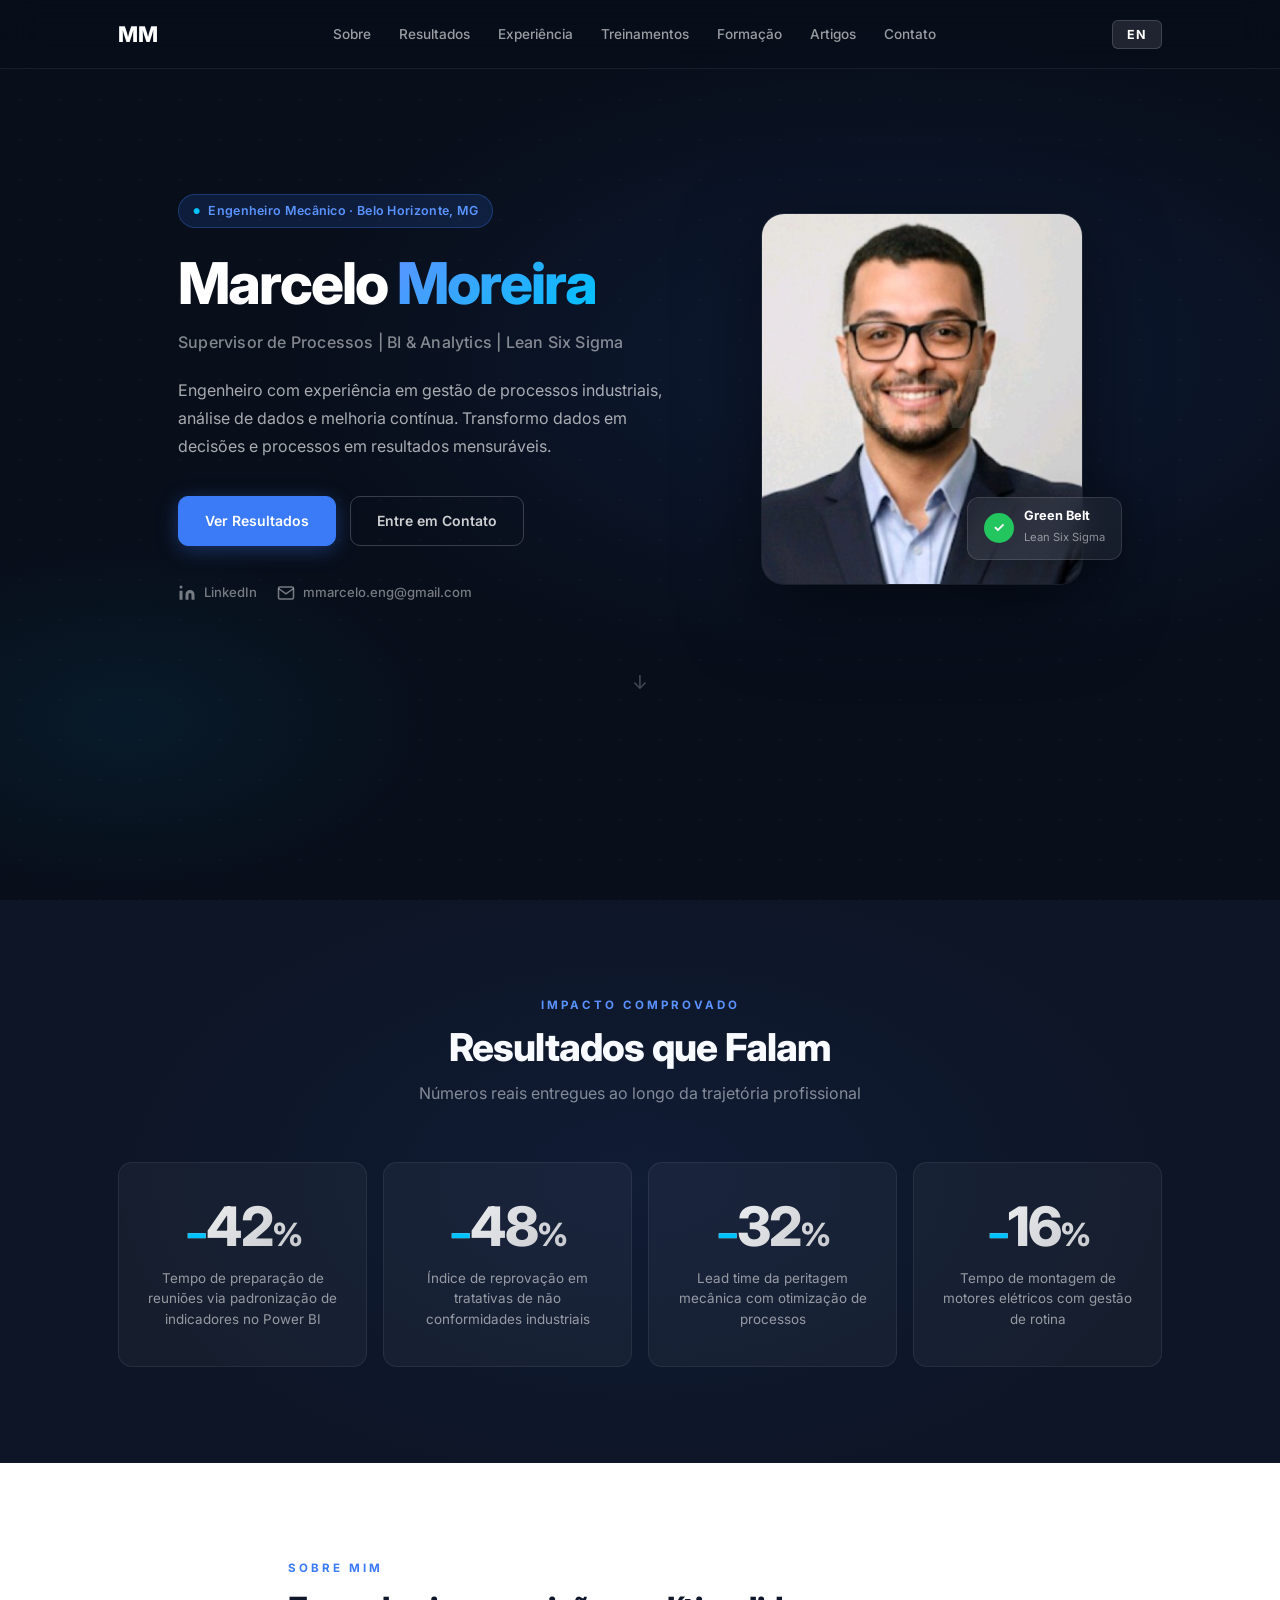
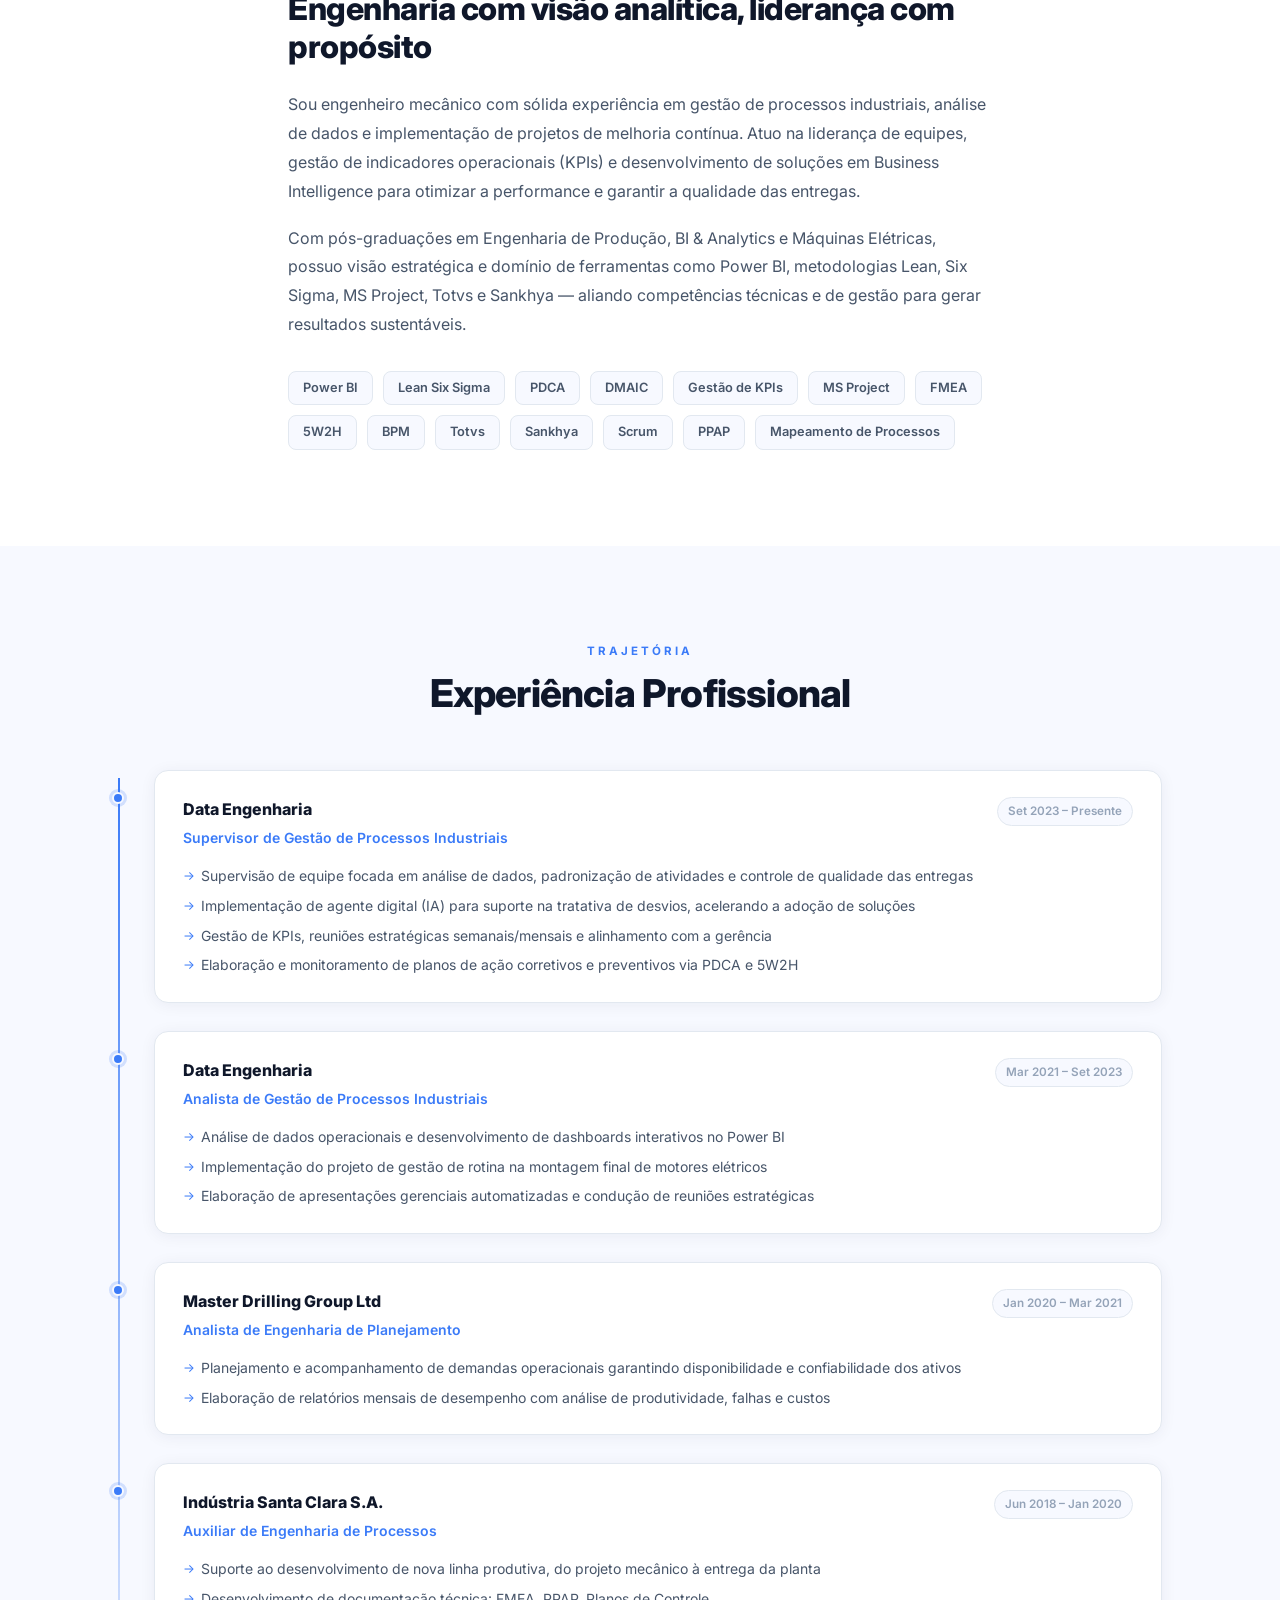
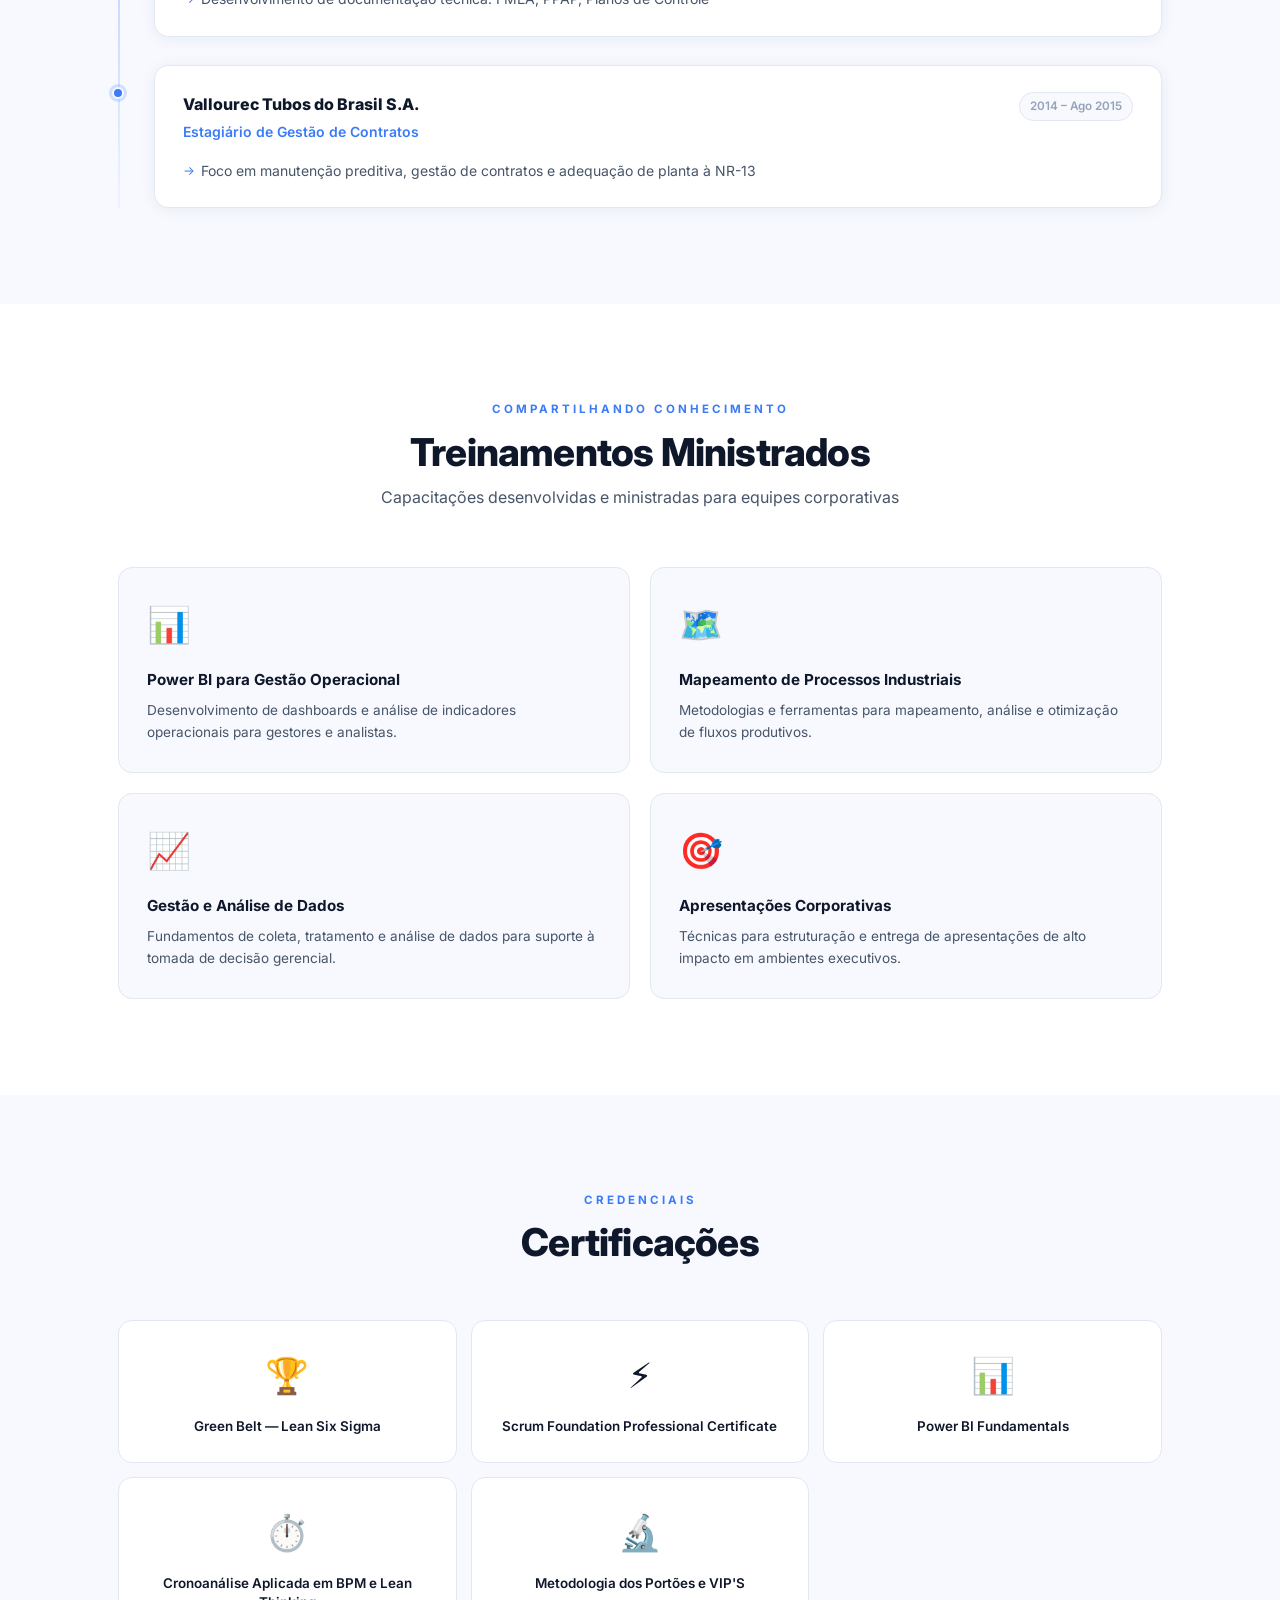
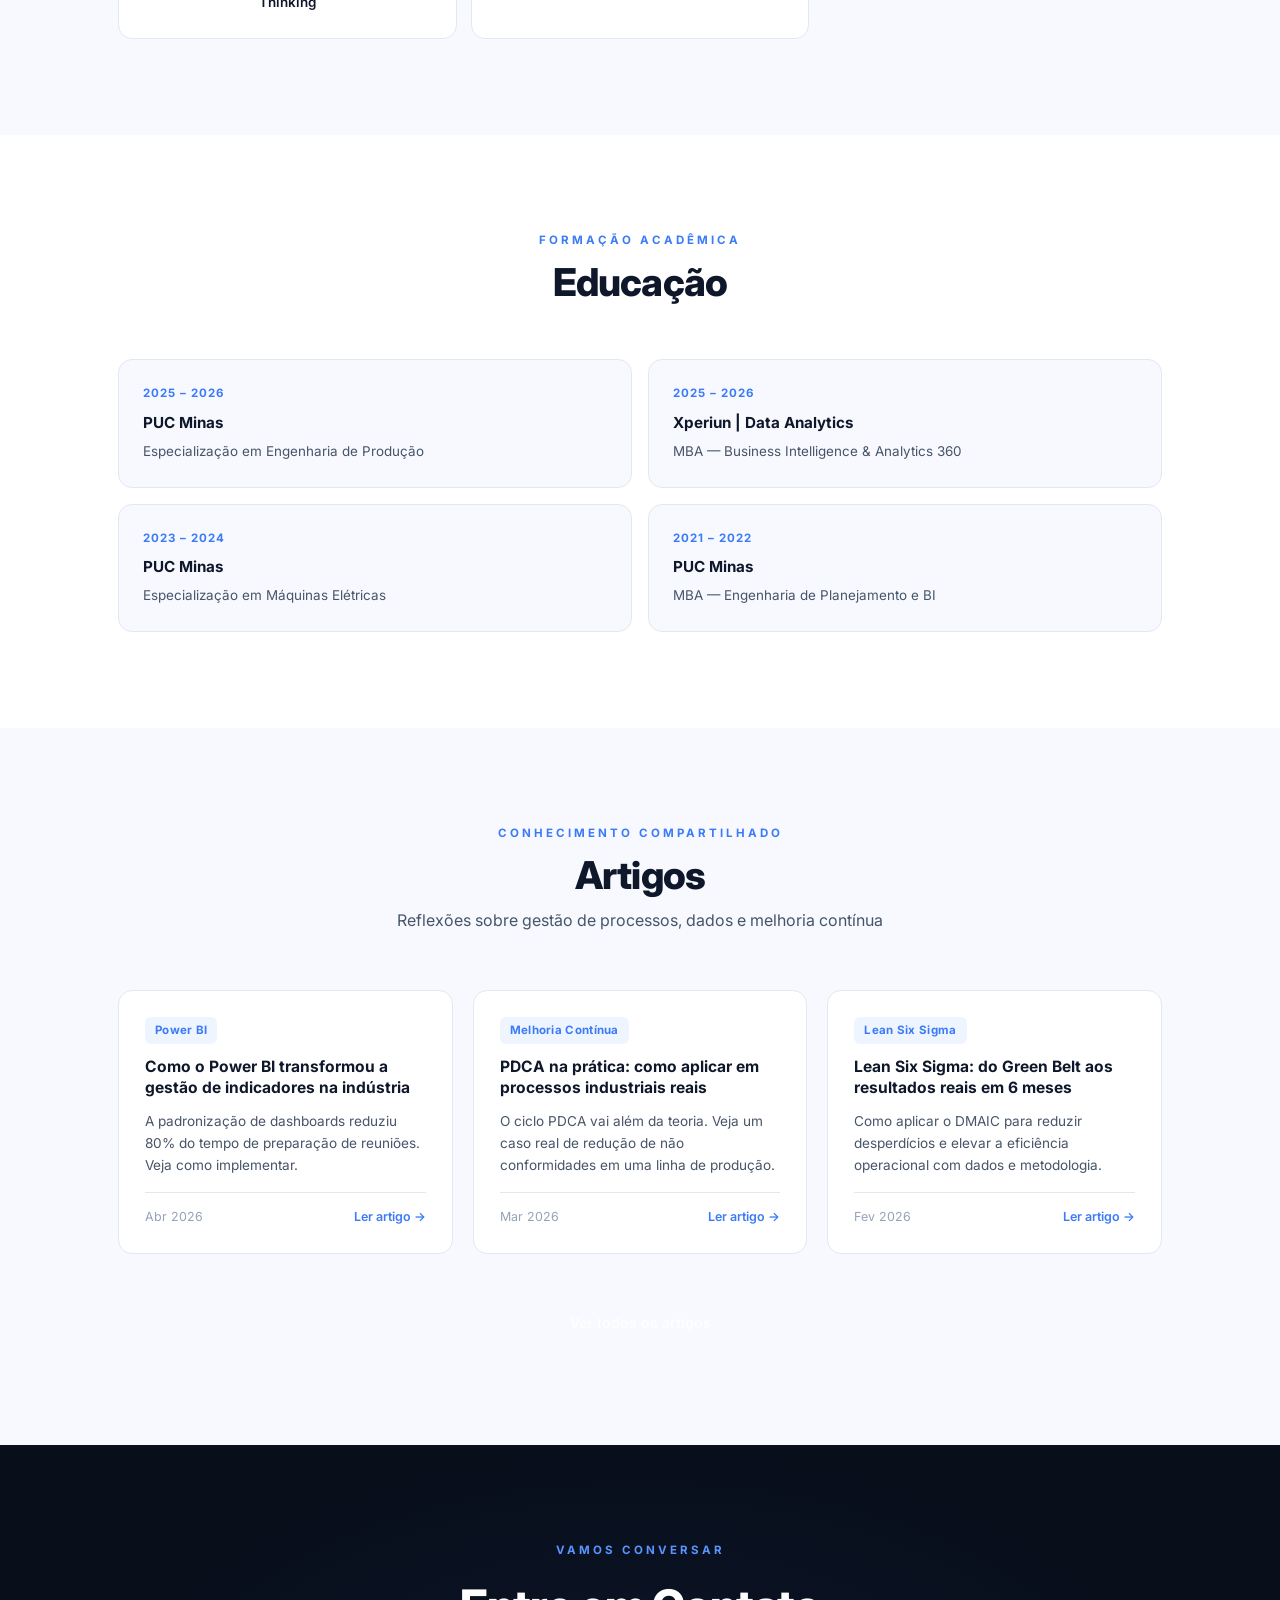
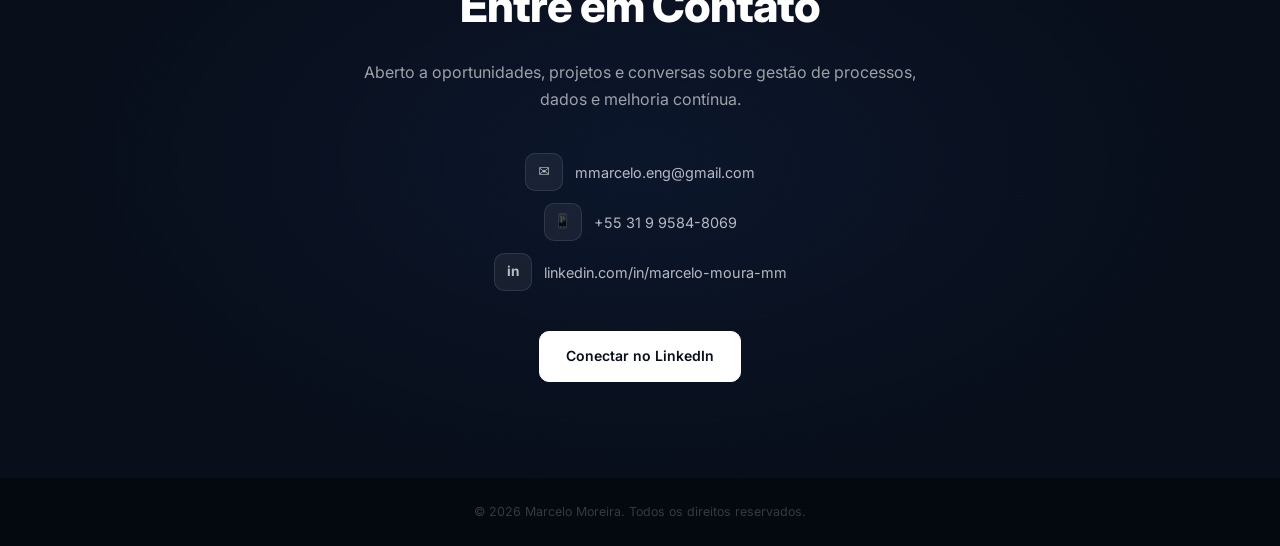
==== commit ffa1abcb: "Add files via upload" ====
--- a/index.html
+++ b/index.html
@@ -37,7 +37,7 @@
     <div class="container hero-inner">
       <div class="hero-text">
         <span class="hero-tag" data-pt="Engenheiro Mecânico · Belo Horizonte, MG" data-en="Mechanical Engineer · Belo Horizonte, MG">Engenheiro Mecânico · Belo Horizonte, MG</span>
-        <h1>Marcelo Moreira</h1>
+        <h1>Marcelo <span>Moreira</span></h1>
         <p class="hero-subtitle" data-pt="Supervisor de Processos | BI & Analytics | Lean Six Sigma" data-en="Process Supervisor | BI & Analytics | Lean Six Sigma">Supervisor de Processos | BI & Analytics | Lean Six Sigma</p>
         <p class="hero-desc" data-pt="Engenheiro com experiência em gestão de processos industriais, análise de dados e melhoria contínua. Transformo dados em decisões e processos em resultados mensuráveis." data-en="Engineer with expertise in industrial process management, data analysis, and continuous improvement. I turn data into decisions and processes into measurable results.">Engenheiro com experiência em gestão de processos industriais, análise de dados e melhoria contínua. Transformo dados em decisões e processos em resultados mensuráveis.</p>
         <div class="hero-ctas">
--- a/style.css
+++ b/style.css
@@ -2,22 +2,26 @@
 *, *::before, *::after { box-sizing: border-box; margin: 0; padding: 0; }
 
 :root {
+  --dark:       #080E1A;
+  --dark-2:     #0D1526;
+  --dark-3:     #111D35;
   --navy:       #0F2148;
-  --navy-mid:   #1B3A6B;
-  --blue:       #1565C0;
-  --blue-lt:    #1976D2;
+  --blue:       #3B7BF8;
+  --blue-lt:    #5B93FF;
+  --cyan:       #00C2FF;
   --white:      #ffffff;
-  --surface:    #F5F7FA;
-  --surface-2:  #EEF1F6;
-  --text:       #1A1A2E;
-  --text-mid:   #4A5568;
-  --text-lt:    #718096;
+  --surface:    #F7F9FF;
+  --surface-2:  #EEF2FB;
+  --text:       #0F172A;
+  --text-mid:   #475569;
+  --text-lt:    #94A3B8;
   --border:     #E2E8F0;
-  --shadow:     0 4px 24px rgba(15,33,72,0.08);
-  --shadow-lg:  0 10px 48px rgba(15,33,72,0.14);
-  --radius:     12px;
-  --radius-lg:  20px;
-  --ease:       0.25s ease;
+  --border-dk:  rgba(255,255,255,0.08);
+  --shadow:     0 4px 24px rgba(15,33,72,0.10);
+  --shadow-lg:  0 16px 56px rgba(15,33,72,0.18);
+  --radius:     14px;
+  --radius-lg:  22px;
+  --ease:       0.25s cubic-bezier(.4,0,.2,1);
 }
 
 html { scroll-behavior: smooth; }
@@ -35,12 +39,15 @@
 /* ===== NAVBAR ===== */
 .navbar {
   position: fixed; top: 0; left: 0; right: 0; z-index: 100;
-  background: rgba(255,255,255,0.96);
-  backdrop-filter: blur(14px);
-  border-bottom: 1px solid var(--border);
-  transition: box-shadow var(--ease);
-}
-.navbar.scrolled { box-shadow: var(--shadow); }
+  background: rgba(8,14,26,0.85);
+  backdrop-filter: blur(20px);
+  border-bottom: 1px solid var(--border-dk);
+  transition: all var(--ease);
+}
+.navbar.scrolled {
+  background: rgba(8,14,26,0.96);
+  box-shadow: 0 4px 32px rgba(0,0,0,0.3);
+}
 
 .nav-inner {
   display: flex; align-items: center; justify-content: space-between;
@@ -48,146 +55,175 @@
 }
 
 .logo {
-  font-size: 1.35rem; font-weight: 800; color: var(--navy);
+  font-size: 1.35rem; font-weight: 800; color: var(--white);
   text-decoration: none; letter-spacing: -0.5px;
 }
 
-.nav-links {
-  display: flex; list-style: none; gap: 28px;
-}
+.nav-links { display: flex; list-style: none; gap: 28px; }
 .nav-links a {
-  text-decoration: none; color: var(--text-mid);
+  text-decoration: none; color: rgba(255,255,255,0.6);
   font-size: 0.85rem; font-weight: 500;
   transition: color var(--ease);
 }
-.nav-links a:hover { color: var(--navy); }
+.nav-links a:hover { color: var(--white); }
 
 .nav-actions { display: flex; align-items: center; gap: 12px; }
 
 .lang-toggle {
-  background: var(--navy); color: white; border: none;
+  background: rgba(255,255,255,0.1); color: white; border: 1px solid rgba(255,255,255,0.15);
   border-radius: 6px; padding: 6px 14px;
   font-size: 0.78rem; font-weight: 700; cursor: pointer;
-  letter-spacing: 1px; transition: background var(--ease);
-  font-family: inherit;
-}
-.lang-toggle:hover { background: var(--navy-mid); }
+  letter-spacing: 1px; transition: all var(--ease); font-family: inherit;
+}
+.lang-toggle:hover { background: rgba(255,255,255,0.2); }
 
 .nav-hamburger {
   display: none; background: none; border: none;
-  font-size: 1.3rem; cursor: pointer; color: var(--navy);
+  font-size: 1.3rem; cursor: pointer; color: white;
 }
 
 /* ===== HERO ===== */
 .hero {
   min-height: 100vh; display: flex; flex-direction: column;
   justify-content: center; padding-top: 68px;
-  background: linear-gradient(140deg, #f8fafc 0%, #EBF1FC 100%);
+  background: var(--dark);
   position: relative; overflow: hidden;
 }
+
 .hero::before {
-  content: ''; position: absolute;
-  top: -30%; right: -15%; width: 700px; height: 700px;
-  background: radial-gradient(circle, rgba(21,101,192,0.06) 0%, transparent 65%);
+  content: ''; position: absolute; inset: 0;
+  background:
+    radial-gradient(ellipse 80% 60% at 70% 40%, rgba(59,123,248,0.12) 0%, transparent 60%),
+    radial-gradient(ellipse 50% 40% at 10% 80%, rgba(0,194,255,0.07) 0%, transparent 50%);
   pointer-events: none;
 }
+
 .hero::after {
   content: ''; position: absolute;
-  bottom: -20%; left: -10%; width: 500px; height: 500px;
-  background: radial-gradient(circle, rgba(15,33,72,0.04) 0%, transparent 65%);
+  top: 0; left: 0; right: 0; bottom: 0;
+  background-image: radial-gradient(rgba(255,255,255,0.03) 1px, transparent 1px);
+  background-size: 40px 40px;
   pointer-events: none;
 }
 
 .hero-inner {
-  display: grid; grid-template-columns: 1fr 380px;
+  display: grid; grid-template-columns: 1fr 360px;
   gap: 64px; align-items: center;
   padding-top: 48px; padding-bottom: 64px;
+  position: relative; z-index: 1;
 }
 
 .hero-tag {
-  display: inline-block;
-  background: rgba(21,101,192,0.1); color: var(--blue);
+  display: inline-flex; align-items: center; gap: 8px;
+  background: rgba(59,123,248,0.15);
+  border: 1px solid rgba(59,123,248,0.3);
+  color: var(--blue-lt);
   font-size: 0.78rem; font-weight: 600;
   padding: 6px 14px; border-radius: 20px;
-  margin-bottom: 22px; letter-spacing: 0.3px;
-}
+  margin-bottom: 24px; letter-spacing: 0.3px;
+}
+.hero-tag::before { content: '●'; font-size: 0.5rem; color: var(--cyan); }
 
 .hero h1 {
-  font-size: clamp(2.2rem, 4vw, 3.5rem);
-  font-weight: 800; color: var(--navy);
-  line-height: 1.1; letter-spacing: -1.5px; margin-bottom: 14px;
+  font-size: clamp(2.4rem, 4.5vw, 3.8rem);
+  font-weight: 800; color: var(--white);
+  line-height: 1.08; letter-spacing: -2px; margin-bottom: 16px;
+}
+
+.hero h1 span {
+  background: linear-gradient(135deg, var(--blue-lt), var(--cyan));
+  -webkit-background-clip: text; -webkit-text-fill-color: transparent;
+  background-clip: text;
 }
 
 .hero-subtitle {
-  font-size: 1rem; color: var(--blue); font-weight: 600; margin-bottom: 18px;
+  font-size: 1rem; color: rgba(255,255,255,0.5);
+  font-weight: 500; margin-bottom: 20px; letter-spacing: 0.2px;
 }
 
 .hero-desc {
-  font-size: 1rem; color: var(--text-mid); line-height: 1.75;
-  max-width: 500px; margin-bottom: 34px;
-}
-
-.hero-ctas { display: flex; gap: 14px; flex-wrap: wrap; margin-bottom: 32px; }
+  font-size: 1rem; color: rgba(255,255,255,0.65); line-height: 1.75;
+  max-width: 500px; margin-bottom: 36px;
+}
+
+.hero-ctas { display: flex; gap: 14px; flex-wrap: wrap; margin-bottom: 36px; }
 
 .btn {
   display: inline-flex; align-items: center; gap: 8px;
-  padding: 13px 26px; border-radius: 8px;
+  padding: 13px 26px; border-radius: 10px;
   font-size: 0.875rem; font-weight: 600; font-family: inherit;
   text-decoration: none; cursor: pointer;
-  transition: all var(--ease); border: 2px solid transparent;
-}
-.btn-primary { background: var(--navy); color: white; border-color: var(--navy); }
+  transition: all var(--ease); border: 1.5px solid transparent;
+}
+.btn-primary {
+  background: var(--blue); color: white; border-color: var(--blue);
+  box-shadow: 0 4px 20px rgba(59,123,248,0.35);
+}
 .btn-primary:hover {
-  background: var(--navy-mid); border-color: var(--navy-mid);
-  transform: translateY(-2px); box-shadow: 0 6px 20px rgba(15,33,72,0.22);
-}
-.btn-outline { background: transparent; color: var(--navy); border-color: var(--navy); }
+  background: var(--blue-lt); border-color: var(--blue-lt);
+  transform: translateY(-2px);
+  box-shadow: 0 8px 30px rgba(59,123,248,0.45);
+}
+.btn-outline {
+  background: transparent; color: rgba(255,255,255,0.8);
+  border-color: rgba(255,255,255,0.2);
+}
 .btn-outline:hover {
+  background: rgba(255,255,255,0.08); color: white;
+  border-color: rgba(255,255,255,0.4);
+  transform: translateY(-2px);
+}
+.btn-outline-dark {
+  background: transparent; color: var(--navy);
+  border-color: var(--navy);
+}
+.btn-outline-dark:hover {
   background: var(--navy); color: white;
   transform: translateY(-2px);
 }
-.btn-white { background: white; color: var(--navy); border-color: white; }
+.btn-white { background: white; color: var(--dark); border-color: white; }
 .btn-white:hover {
   background: var(--surface-2); border-color: var(--surface-2);
   transform: translateY(-2px);
 }
 
-.hero-social { display: flex; gap: 22px; flex-wrap: wrap; }
+.hero-social { display: flex; gap: 20px; flex-wrap: wrap; }
 .social-link {
   display: flex; align-items: center; gap: 8px;
-  color: var(--text-mid); text-decoration: none;
-  font-size: 0.85rem; font-weight: 500;
-  transition: color var(--ease);
-}
-.social-link:hover { color: var(--blue); }
+  color: rgba(255,255,255,0.45); text-decoration: none;
+  font-size: 0.82rem; font-weight: 500; transition: color var(--ease);
+}
+.social-link:hover { color: rgba(255,255,255,0.85); }
 
 /* PHOTO */
-.hero-photo { position: relative; display: flex; justify-content: center; }
+.hero-photo { position: relative; display: flex; justify-content: center; z-index: 1; }
 
 .photo-frame {
   width: 320px; height: 370px; border-radius: var(--radius-lg);
-  overflow: hidden; box-shadow: var(--shadow-lg);
-  background: var(--surface-2);
-  position: relative;
+  overflow: hidden;
+  box-shadow: 0 0 0 1px rgba(255,255,255,0.08), 0 24px 80px rgba(0,0,0,0.5);
+  background: var(--dark-3); position: relative;
 }
 .photo-frame img {
   width: 100%; height: 100%;
-  object-fit: cover; object-position: top center;
-  display: block;
+  object-fit: cover; object-position: top center; display: block;
 }
 .photo-initials {
   position: absolute; inset: 0;
   display: flex; align-items: center; justify-content: center;
-  font-size: 5rem; font-weight: 800; color: var(--navy);
-  opacity: 0.15; pointer-events: none;
+  font-size: 5rem; font-weight: 800; color: rgba(255,255,255,0.12);
+  pointer-events: none;
 }
 .photo-frame.no-photo img { display: none; }
-.photo-frame.no-photo .photo-initials { opacity: 1; color: var(--navy-mid); }
+.photo-frame.no-photo .photo-initials { color: rgba(255,255,255,0.25); }
 
 .photo-badge {
-  position: absolute; bottom: 28px; right: -18px;
-  background: white; border-radius: 10px;
-  padding: 10px 16px; box-shadow: var(--shadow);
+  position: absolute; bottom: 24px; right: -20px;
+  background: rgba(255,255,255,0.06);
+  border: 1px solid rgba(255,255,255,0.12);
+  backdrop-filter: blur(16px);
+  border-radius: 12px; padding: 10px 16px;
+  box-shadow: 0 8px 32px rgba(0,0,0,0.3);
   display: flex; align-items: center; gap: 10px;
 }
 .badge-check {
@@ -196,13 +232,13 @@
   justify-content: center; color: white;
   font-weight: 700; font-size: 0.85rem; flex-shrink: 0;
 }
-.photo-badge strong { display: block; font-size: 0.8rem; color: var(--text); line-height: 1.2; }
-.photo-badge small { font-size: 0.7rem; color: var(--text-lt); }
+.photo-badge strong { display: block; font-size: 0.8rem; color: white; line-height: 1.2; }
+.photo-badge small { font-size: 0.7rem; color: rgba(255,255,255,0.5); }
 
 .hero-scroll {
   text-align: center; padding-bottom: 28px;
-  color: var(--text-lt); font-size: 1.2rem;
-  animation: bounce 2s infinite;
+  color: rgba(255,255,255,0.25); font-size: 1.2rem;
+  animation: bounce 2s infinite; position: relative; z-index: 1;
 }
 @keyframes bounce {
   0%, 100% { transform: translateY(0); }
@@ -210,111 +246,133 @@
 }
 
 /* ===== SECTION COMMONS ===== */
-section { padding: 88px 0; }
+section { padding: 96px 0; }
 
 .section-tag {
   display: block; font-size: 0.72rem; font-weight: 700;
-  letter-spacing: 2.5px; text-transform: uppercase;
-  color: var(--blue); margin-bottom: 10px;
+  letter-spacing: 3px; text-transform: uppercase;
+  color: var(--blue); margin-bottom: 12px;
 }
 .section-tag.center, .center { text-align: center; }
 
 .section-title {
-  font-size: clamp(1.7rem, 3vw, 2.3rem); font-weight: 800;
-  color: var(--navy); margin-bottom: 10px; letter-spacing: -0.5px;
+  font-size: clamp(1.8rem, 3vw, 2.5rem); font-weight: 800;
+  color: var(--text); margin-bottom: 12px; letter-spacing: -0.8px;
+  line-height: 1.1;
 }
 .section-sub {
-  color: var(--text-mid); font-size: 0.975rem; margin-bottom: 52px;
+  color: var(--text-mid); font-size: 1rem; margin-bottom: 56px;
 }
 
 /* ===== RESULTS ===== */
-.results-section { background: var(--navy); padding: 88px 0; }
-.results-section .section-tag { color: rgba(255,255,255,0.5); }
+.results-section {
+  background: var(--dark-2); padding: 96px 0;
+  position: relative; overflow: hidden;
+}
+.results-section::before {
+  content: ''; position: absolute; inset: 0;
+  background: radial-gradient(ellipse 60% 80% at 50% 50%, rgba(59,123,248,0.07) 0%, transparent 70%);
+  pointer-events: none;
+}
+.results-section .section-tag { color: var(--blue-lt); }
 .results-section .section-title { color: white; }
-.results-section .section-sub { color: rgba(255,255,255,0.6); }
+.results-section .section-sub { color: rgba(255,255,255,0.5); }
 
 .results-grid {
-  display: grid; grid-template-columns: repeat(4, 1fr); gap: 20px;
+  display: grid; grid-template-columns: repeat(4, 1fr); gap: 16px;
 }
 .result-card {
+  background: rgba(255,255,255,0.04);
+  border: 1px solid rgba(255,255,255,0.07);
+  border-radius: var(--radius); padding: 36px 24px; text-align: center;
+  transition: all var(--ease); position: relative; overflow: hidden;
+}
+.result-card::before {
+  content: ''; position: absolute;
+  top: 0; left: 0; right: 0; height: 2px;
+  background: linear-gradient(90deg, var(--blue), var(--cyan));
+  opacity: 0; transition: opacity var(--ease);
+}
+.result-card:hover {
   background: rgba(255,255,255,0.07);
-  border: 1px solid rgba(255,255,255,0.1);
-  border-radius: var(--radius); padding: 32px 22px; text-align: center;
-  transition: all var(--ease);
-}
-.result-card:hover {
-  background: rgba(255,255,255,0.13);
-  transform: translateY(-4px);
-}
+  border-color: rgba(59,123,248,0.25);
+  transform: translateY(-6px);
+}
+.result-card:hover::before { opacity: 1; }
+
 .result-number {
-  font-size: 3.2rem; font-weight: 800; color: white;
-  line-height: 1; margin-bottom: 12px; letter-spacing: -2px;
-}
-.result-number .minus { font-size: 2rem; opacity: 0.6; }
-.result-number .pct { font-size: 2rem; }
-.result-label { color: rgba(255,255,255,0.68); font-size: 0.84rem; line-height: 1.55; }
+  font-size: 3.4rem; font-weight: 800; color: white;
+  line-height: 1; margin-bottom: 14px; letter-spacing: -2px;
+  background: linear-gradient(135deg, white, rgba(255,255,255,0.7));
+  -webkit-background-clip: text; -webkit-text-fill-color: transparent;
+  background-clip: text;
+}
+.result-number .minus { font-size: 2.2rem; color: var(--cyan); -webkit-text-fill-color: var(--cyan); }
+.result-number .pct  { font-size: 2rem; }
+.result-label { color: rgba(255,255,255,0.55); font-size: 0.84rem; line-height: 1.55; }
 
 /* ===== ABOUT ===== */
 .about { background: white; }
 .about-inner { max-width: 760px; margin: 0 auto; }
 .about-title {
-  font-size: clamp(1.5rem, 2.5vw, 2rem); font-weight: 800;
-  color: var(--navy); margin-bottom: 22px;
-  letter-spacing: -0.5px; line-height: 1.25;
-}
-.about-p {
-  color: var(--text-mid); font-size: 1rem;
-  line-height: 1.8; margin-bottom: 18px;
-}
-.skills-wrap { display: flex; flex-wrap: wrap; gap: 10px; margin-top: 28px; }
+  font-size: clamp(1.6rem, 2.5vw, 2.1rem); font-weight: 800;
+  color: var(--text); margin-bottom: 24px;
+  letter-spacing: -0.5px; line-height: 1.2;
+}
+.about-p { color: var(--text-mid); font-size: 1rem; line-height: 1.8; margin-bottom: 18px; }
+.skills-wrap { display: flex; flex-wrap: wrap; gap: 10px; margin-top: 32px; }
 .skill {
-  background: var(--surface); border: 1px solid var(--border);
-  color: var(--text); font-size: 0.8rem; font-weight: 600;
-  padding: 6px 14px; border-radius: 20px; transition: all var(--ease);
-  cursor: default;
-}
-.skill:hover { background: var(--navy); color: white; border-color: var(--navy); }
+  background: var(--surface); border: 1.5px solid var(--border);
+  color: var(--text-mid); font-size: 0.8rem; font-weight: 600;
+  padding: 6px 14px; border-radius: 8px; transition: all var(--ease); cursor: default;
+}
+.skill:hover {
+  background: var(--dark); color: white; border-color: var(--dark);
+}
 
 /* ===== EXPERIENCE ===== */
 .experience { background: var(--surface); }
 
-.timeline {
-  position: relative; padding-left: 36px; margin-top: 52px;
-}
+.timeline { position: relative; padding-left: 36px; margin-top: 56px; }
 .timeline::before {
   content: ''; position: absolute; left: 0; top: 8px; bottom: 0;
   width: 2px;
-  background: linear-gradient(to bottom, var(--blue), rgba(21,101,192,0.1));
-}
-.tl-item { position: relative; margin-bottom: 32px; }
+  background: linear-gradient(to bottom, var(--blue), rgba(59,123,248,0.05));
+}
+.tl-item { position: relative; margin-bottom: 28px; }
 .tl-item:last-child { margin-bottom: 0; }
 
 .tl-dot {
-  position: absolute; left: -42px; top: 20px;
-  width: 14px; height: 14px;
-  background: var(--blue); border: 3px solid var(--surface);
-  border-radius: 50%; box-shadow: 0 0 0 2px var(--blue);
+  position: absolute; left: -42px; top: 22px;
+  width: 12px; height: 12px;
+  background: var(--blue); border: 2.5px solid var(--surface);
+  border-radius: 50%; box-shadow: 0 0 0 3px rgba(59,123,248,0.2);
 }
 .tl-card {
   background: white; border-radius: var(--radius);
-  padding: 26px 28px; box-shadow: var(--shadow);
-  border: 1px solid var(--border);
-  transition: box-shadow var(--ease);
-}
-.tl-card:hover { box-shadow: var(--shadow-lg); }
+  padding: 26px 28px; box-shadow: 0 2px 16px rgba(15,33,72,0.06);
+  border: 1.5px solid var(--border);
+  transition: all var(--ease);
+}
+.tl-card:hover {
+  box-shadow: var(--shadow-lg);
+  border-color: rgba(59,123,248,0.2);
+  transform: translateX(4px);
+}
 
 .tl-header {
   display: flex; justify-content: space-between;
   align-items: flex-start; gap: 16px; margin-bottom: 16px;
 }
 .tl-company {
-  font-size: 1rem; font-weight: 700; color: var(--navy); margin-bottom: 4px;
-}
-.tl-role { font-size: 0.875rem; color: var(--blue); font-weight: 500; }
+  font-size: 1rem; font-weight: 800; color: var(--text); margin-bottom: 4px;
+}
+.tl-role { font-size: 0.875rem; color: var(--blue); font-weight: 600; }
 .tl-period {
-  font-size: 0.75rem; color: var(--text-lt); font-weight: 600;
+  font-size: 0.73rem; color: var(--text-lt); font-weight: 600;
   white-space: nowrap; background: var(--surface);
   padding: 4px 10px; border-radius: 20px; flex-shrink: 0;
+  border: 1px solid var(--border);
 }
 .tl-list { list-style: none; display: flex; flex-direction: column; gap: 8px; }
 .tl-list li {
@@ -329,152 +387,131 @@
 /* ===== TRAINING ===== */
 .training { background: white; }
 .training-grid {
-  display: grid; grid-template-columns: repeat(2, 1fr);
-  gap: 22px; margin-top: 52px;
+  display: grid; grid-template-columns: repeat(2, 1fr); gap: 20px; margin-top: 56px;
 }
 .training-card {
-  background: var(--surface); border: 1px solid var(--border);
+  background: var(--surface); border: 1.5px solid var(--border);
   border-radius: var(--radius); padding: 28px;
   transition: all var(--ease);
 }
 .training-card:hover {
-  border-color: var(--blue);
-  box-shadow: var(--shadow); transform: translateY(-3px);
-}
-.tr-icon { font-size: 2rem; margin-bottom: 14px; }
-.training-card h3 {
-  font-size: 0.95rem; font-weight: 700;
-  color: var(--navy); margin-bottom: 8px;
-}
+  border-color: var(--blue); background: white;
+  box-shadow: var(--shadow); transform: translateY(-4px);
+}
+.tr-icon { font-size: 2.2rem; margin-bottom: 16px; }
+.training-card h3 { font-size: 0.95rem; font-weight: 700; color: var(--text); margin-bottom: 8px; }
 .training-card p { font-size: 0.85rem; color: var(--text-mid); line-height: 1.6; }
 
 /* ===== CERTIFICATIONS ===== */
 .certifications { background: var(--surface); }
 .cert-grid {
-  display: grid; grid-template-columns: repeat(3, 1fr);
-  gap: 16px; margin-top: 52px;
+  display: grid; grid-template-columns: repeat(3, 1fr); gap: 14px; margin-top: 56px;
 }
 .cert-card {
-  background: white; border: 1px solid var(--border);
+  background: white; border: 1.5px solid var(--border);
   border-radius: var(--radius); padding: 26px 20px;
   text-align: center; transition: all var(--ease);
 }
 .cert-card:hover {
   border-color: var(--blue); box-shadow: var(--shadow);
-  transform: translateY(-3px);
-}
-.cert-ico { display: block; font-size: 2rem; margin-bottom: 12px; }
+  transform: translateY(-4px);
+}
+.cert-ico { display: block; font-size: 2.2rem; margin-bottom: 14px; }
 .cert-card p { font-size: 0.84rem; font-weight: 600; color: var(--text); line-height: 1.4; }
 
 /* ===== EDUCATION ===== */
 .education { background: white; }
-.edu-grid {
-  display: grid; grid-template-columns: repeat(2, 1fr);
-  gap: 18px; margin-top: 52px;
-}
+.edu-grid { display: grid; grid-template-columns: repeat(2, 1fr); gap: 16px; margin-top: 56px; }
 .edu-card {
-  background: var(--surface); border: 1px solid var(--border);
-  border-radius: var(--radius); padding: 24px;
-  transition: all var(--ease);
+  background: var(--surface); border: 1.5px solid var(--border);
+  border-radius: var(--radius); padding: 24px; transition: all var(--ease);
 }
 .edu-card:hover { border-color: var(--blue-lt); box-shadow: var(--shadow); }
-.edu-period {
-  font-size: 0.72rem; font-weight: 700; color: var(--blue);
-  letter-spacing: 1px; margin-bottom: 8px;
-}
-.edu-card h3 { font-size: 0.95rem; font-weight: 700; color: var(--navy); margin-bottom: 6px; }
+.edu-period { font-size: 0.72rem; font-weight: 700; color: var(--blue); letter-spacing: 1px; margin-bottom: 8px; }
+.edu-card h3 { font-size: 0.95rem; font-weight: 700; color: var(--text); margin-bottom: 6px; }
 .edu-card p { font-size: 0.84rem; color: var(--text-mid); }
 
 /* ===== ARTICLES ===== */
 .articles { background: var(--surface); }
-
-.articles-grid {
-  display: grid; grid-template-columns: repeat(3, 1fr);
-  gap: 22px; margin-top: 52px;
-}
+.articles-grid { display: grid; grid-template-columns: repeat(3, 1fr); gap: 20px; margin-top: 56px; }
 
 .article-card {
-  background: white; border: 1px solid var(--border);
-  border-radius: var(--radius); padding: 28px;
+  background: white; border: 1.5px solid var(--border);
+  border-radius: var(--radius); padding: 26px;
   text-decoration: none; color: inherit;
   display: flex; flex-direction: column; gap: 12px;
   transition: all var(--ease);
 }
 .article-card:hover {
-  border-color: var(--blue); box-shadow: var(--shadow);
-  transform: translateY(-3px);
+  border-color: var(--blue); box-shadow: var(--shadow-lg);
+  transform: translateY(-5px);
 }
 
 .article-tag {
-  display: inline-block; background: rgba(21,101,192,0.1);
+  display: inline-block; background: rgba(59,123,248,0.08);
   color: var(--blue); font-size: 0.72rem; font-weight: 700;
-  padding: 4px 10px; border-radius: 20px;
+  padding: 4px 10px; border-radius: 6px;
   letter-spacing: 0.3px; align-self: flex-start;
 }
 
 .article-card h3 {
-  font-size: 0.975rem; font-weight: 700; color: var(--navy);
+  font-size: 0.975rem; font-weight: 700; color: var(--text);
   line-height: 1.4; flex: 1;
 }
-
-.article-card p {
-  font-size: 0.85rem; color: var(--text-mid); line-height: 1.6;
-}
-
+.article-card p { font-size: 0.85rem; color: var(--text-mid); line-height: 1.6; }
 .article-footer {
   display: flex; justify-content: space-between; align-items: center;
   font-size: 0.78rem; color: var(--text-lt); margin-top: 4px;
   padding-top: 14px; border-top: 1px solid var(--border);
 }
-
 .article-read { color: var(--blue); font-weight: 600; }
-
-.articles-cta { text-align: center; margin-top: 40px; }
+.articles-cta { text-align: center; margin-top: 44px; }
 
 /* ===== CONTACT ===== */
 .contact {
-  background: linear-gradient(135deg, var(--navy) 0%, #0A2056 100%);
-  padding: 88px 0;
-}
-.contact-inner {
-  max-width: 620px; margin: 0 auto; text-align: center;
-}
-.contact .section-tag { color: rgba(255,255,255,0.5); }
+  background: var(--dark);
+  padding: 96px 0; position: relative; overflow: hidden;
+}
+.contact::before {
+  content: ''; position: absolute; inset: 0;
+  background: radial-gradient(ellipse 70% 80% at 50% 50%, rgba(59,123,248,0.08) 0%, transparent 65%);
+  pointer-events: none;
+}
+.contact-inner { max-width: 620px; margin: 0 auto; text-align: center; position: relative; z-index: 1; }
+.contact .section-tag { color: var(--blue-lt); }
 .contact h2 {
-  font-size: clamp(1.8rem, 3vw, 2.4rem); font-weight: 800;
-  color: white; margin-bottom: 16px; letter-spacing: -0.5px;
-}
-.contact > .container > p,
+  font-size: clamp(2rem, 3.5vw, 2.8rem); font-weight: 800;
+  color: white; margin-bottom: 16px; letter-spacing: -1px;
+}
 .contact-inner > p {
-  color: rgba(255,255,255,0.7); margin-bottom: 38px;
+  color: rgba(255,255,255,0.6); margin-bottom: 40px;
   font-size: 1rem; line-height: 1.7;
 }
-.contact-links {
-  display: flex; flex-direction: column;
-  gap: 14px; margin-bottom: 38px; align-items: center;
-}
+.contact-links { display: flex; flex-direction: column; gap: 12px; margin-bottom: 40px; align-items: center; }
 .contact-item {
   display: flex; align-items: center; gap: 12px;
-  color: rgba(255,255,255,0.82); text-decoration: none;
+  color: rgba(255,255,255,0.7); text-decoration: none;
   font-size: 0.9rem; transition: color var(--ease);
 }
 .contact-item:hover { color: white; }
 .c-ico {
-  width: 36px; height: 36px; background: rgba(255,255,255,0.1);
-  border-radius: 8px; display: flex; align-items: center;
+  width: 38px; height: 38px;
+  background: rgba(255,255,255,0.06);
+  border: 1px solid rgba(255,255,255,0.1);
+  border-radius: 10px; display: flex; align-items: center;
   justify-content: center; font-size: 0.85rem; font-weight: 700;
   flex-shrink: 0;
 }
 
 /* ===== FOOTER ===== */
-.footer { background: #08152E; padding: 24px 0; text-align: center; }
-.footer p { color: rgba(255,255,255,0.35); font-size: 0.78rem; }
+.footer { background: #04080F; padding: 24px 0; text-align: center; }
+.footer p { color: rgba(255,255,255,0.2); font-size: 0.78rem; }
 
 /* ===== RESPONSIVE ===== */
 @media (max-width: 920px) {
   .hero-inner { grid-template-columns: 1fr; text-align: center; }
   .hero-photo { order: -1; }
-  .photo-frame { width: 220px; height: 250px; margin: 0 auto; }
+  .photo-frame { width: 200px; height: 230px; margin: 0 auto; }
   .photo-badge { right: 0; }
   .hero-ctas, .hero-social { justify-content: center; }
   .hero-desc { margin-left: auto; margin-right: auto; }
@@ -497,12 +534,13 @@
   .hero h1 { letter-spacing: -1px; }
 }
 
-/* Mobile nav open state */
 .nav-links.open {
   display: flex !important; flex-direction: column;
   position: absolute; top: 68px; left: 0; right: 0;
-  background: white; padding: 16px 28px 24px;
-  border-bottom: 1px solid var(--border);
-  box-shadow: var(--shadow);
+  background: var(--dark-2); padding: 16px 28px 24px;
+  border-bottom: 1px solid var(--border-dk);
+  box-shadow: 0 8px 32px rgba(0,0,0,0.4);
   gap: 18px;
 }
+.nav-links.open a { color: rgba(255,255,255,0.7); }
+.nav-links.open a:hover { color: white; }
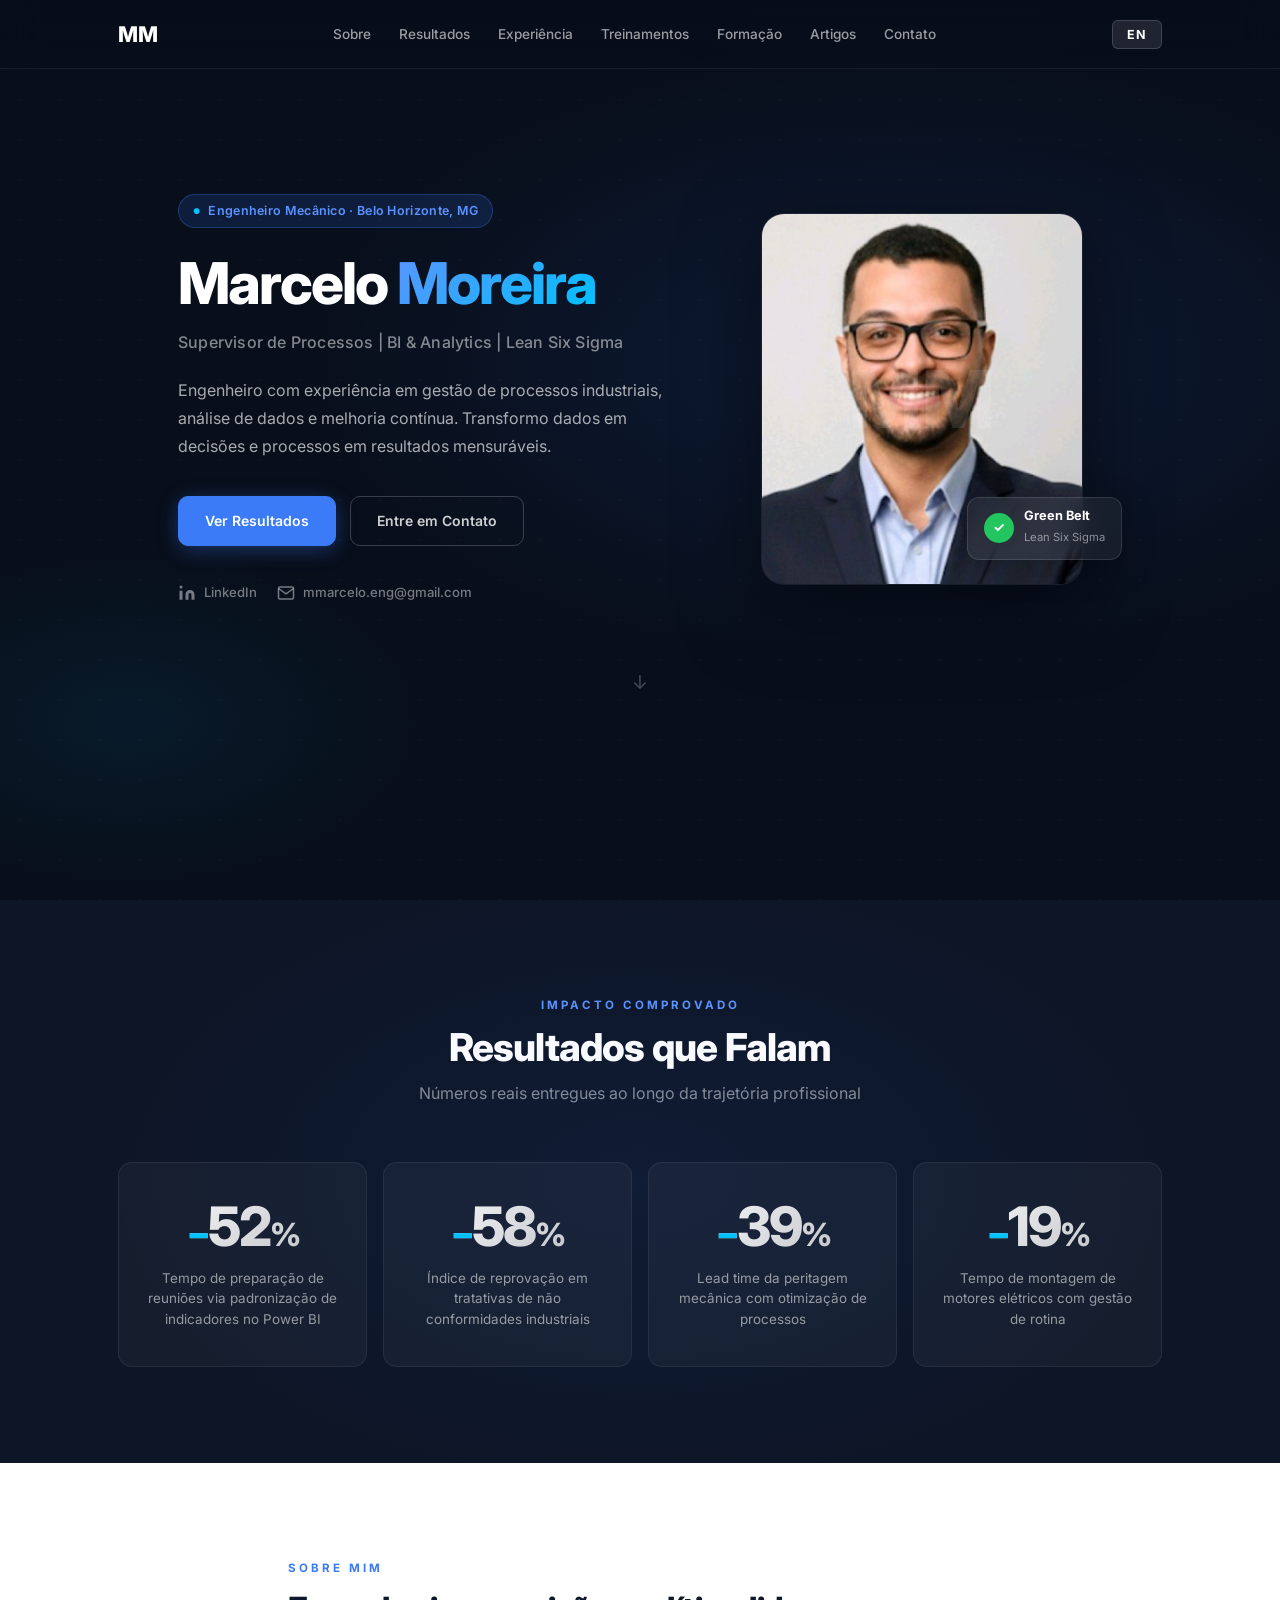
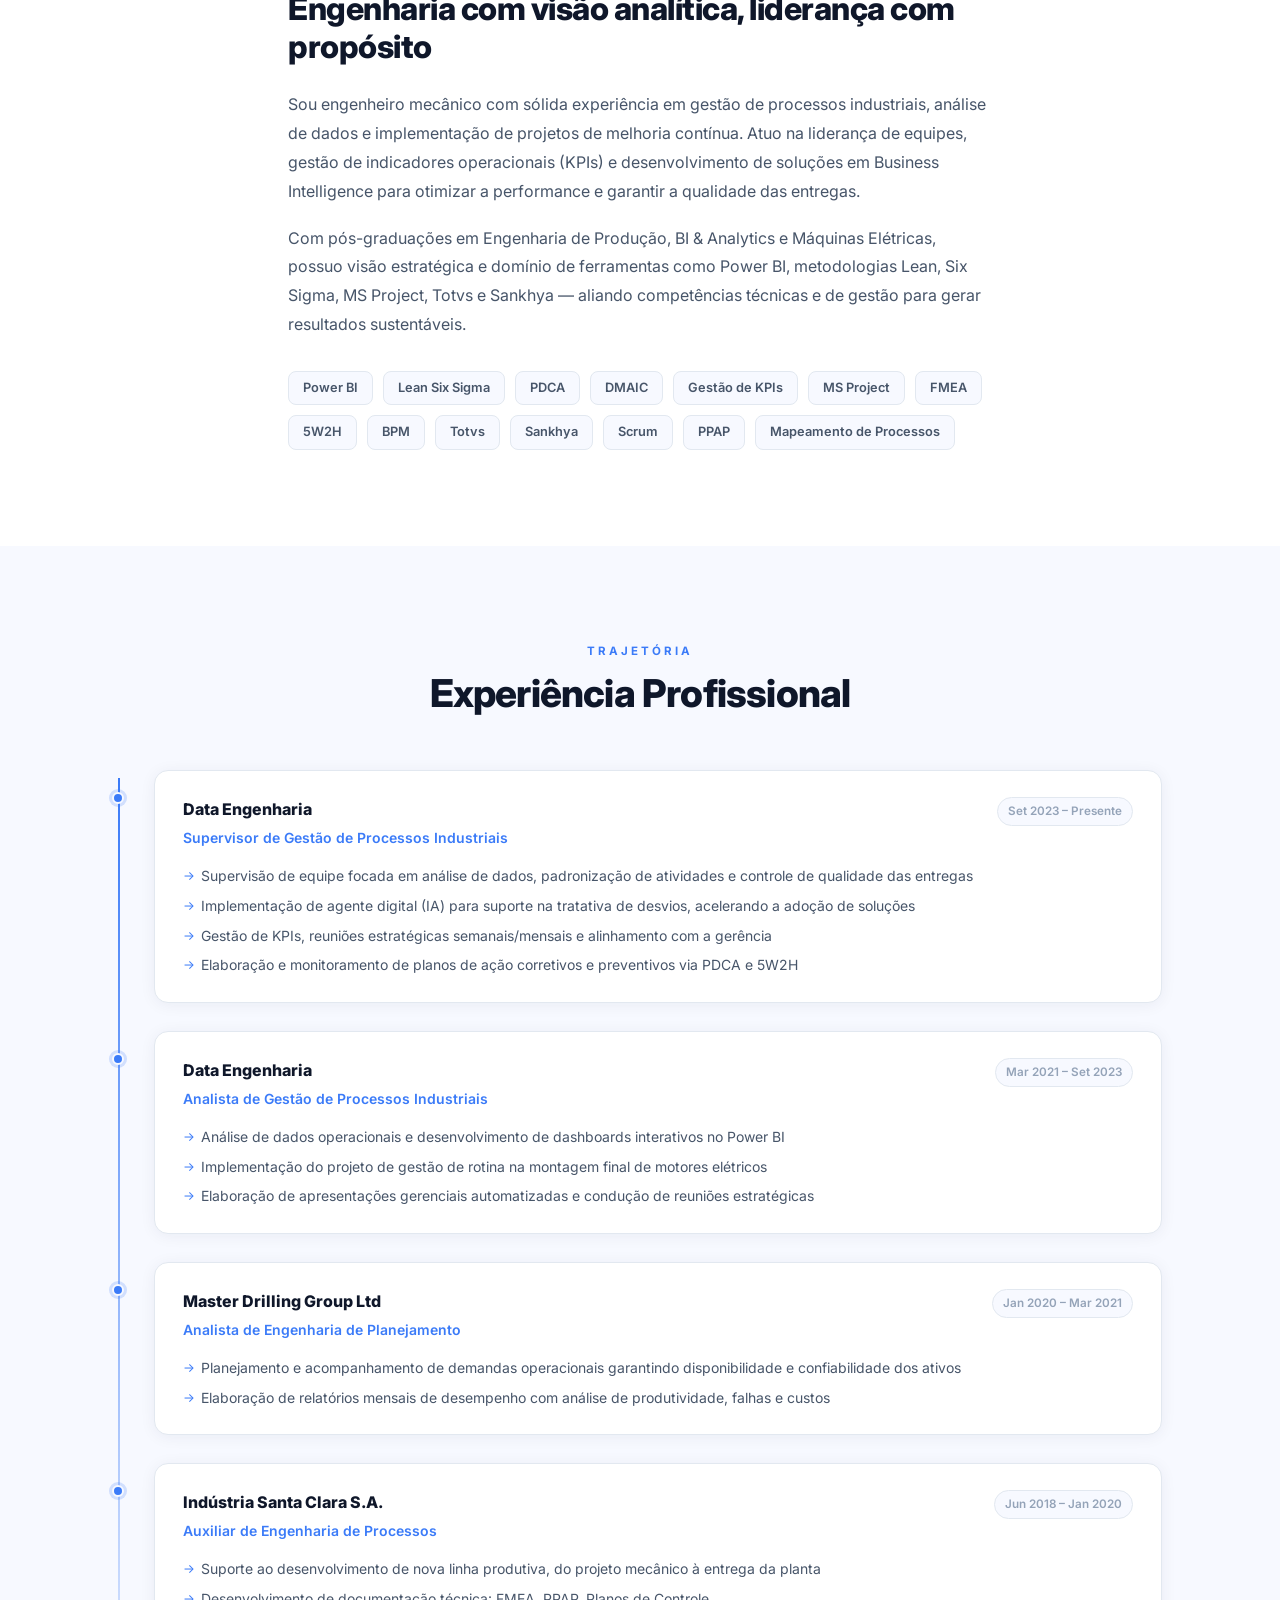
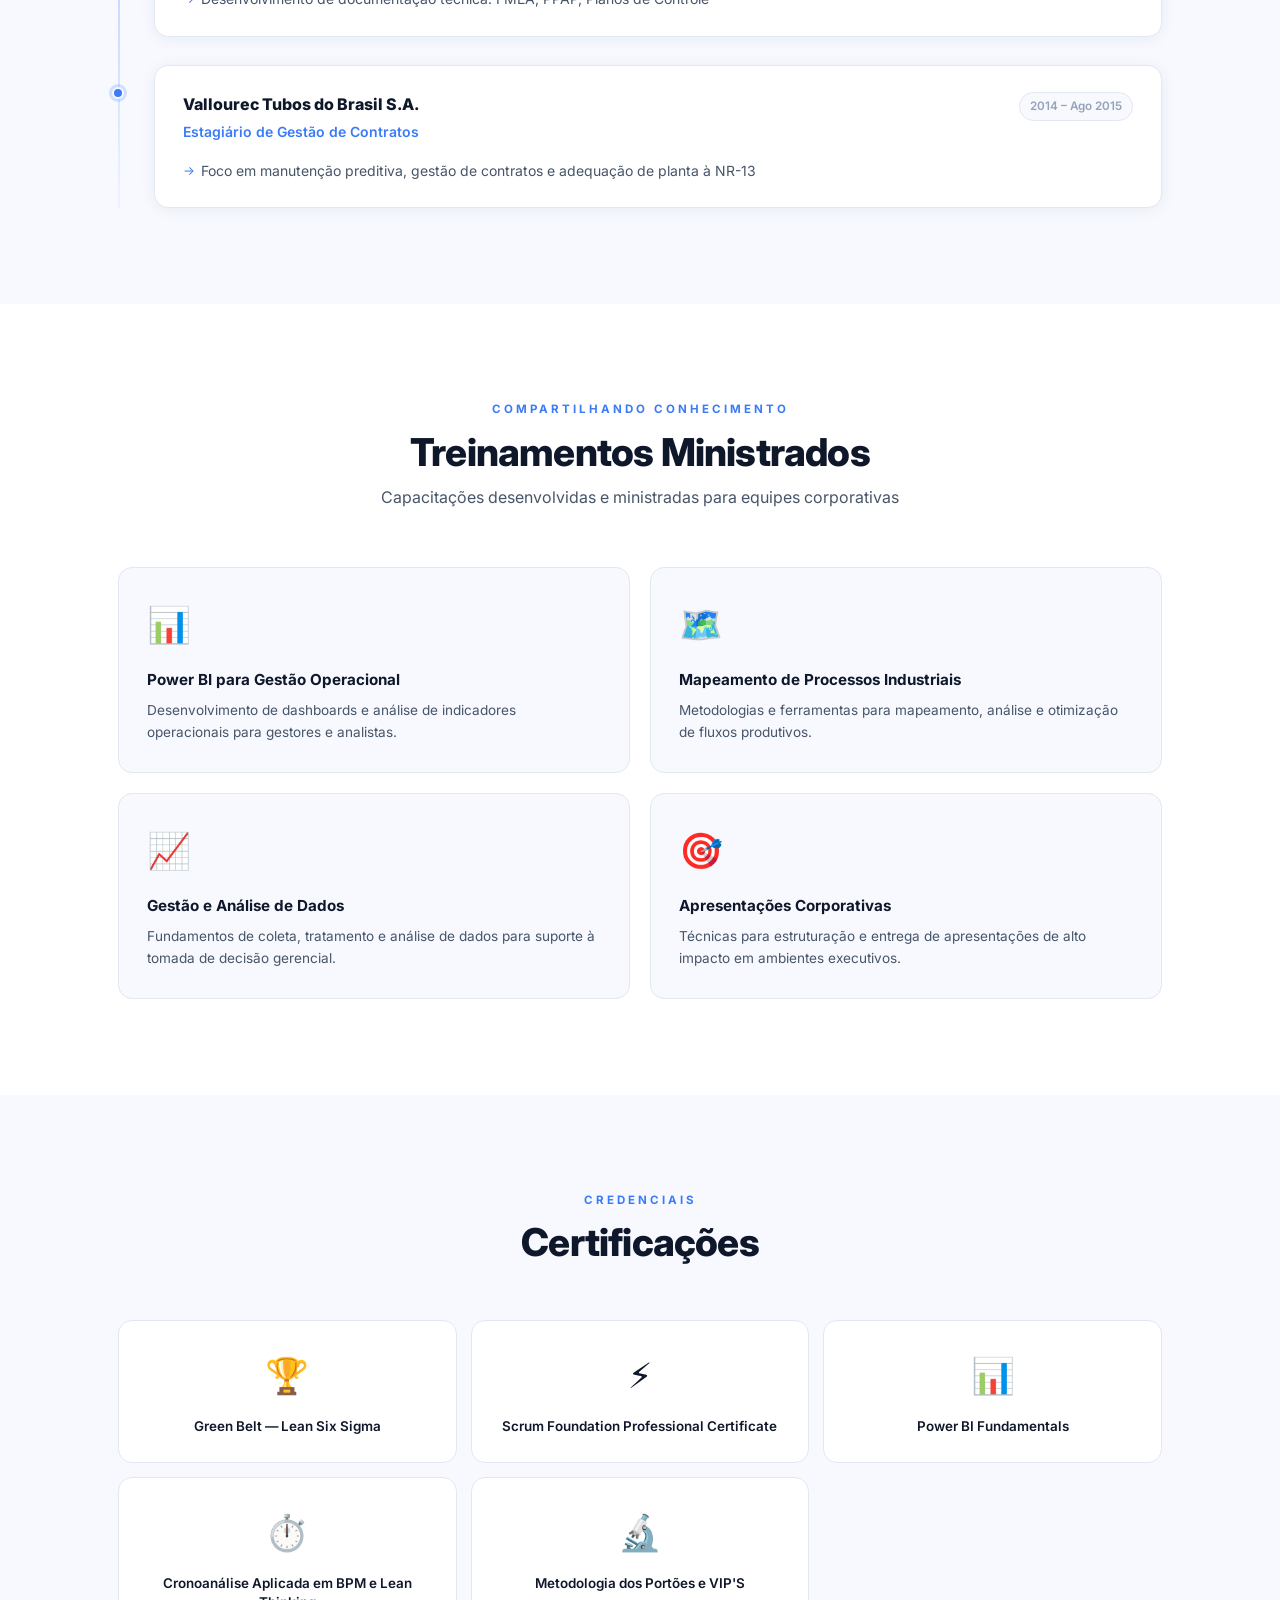
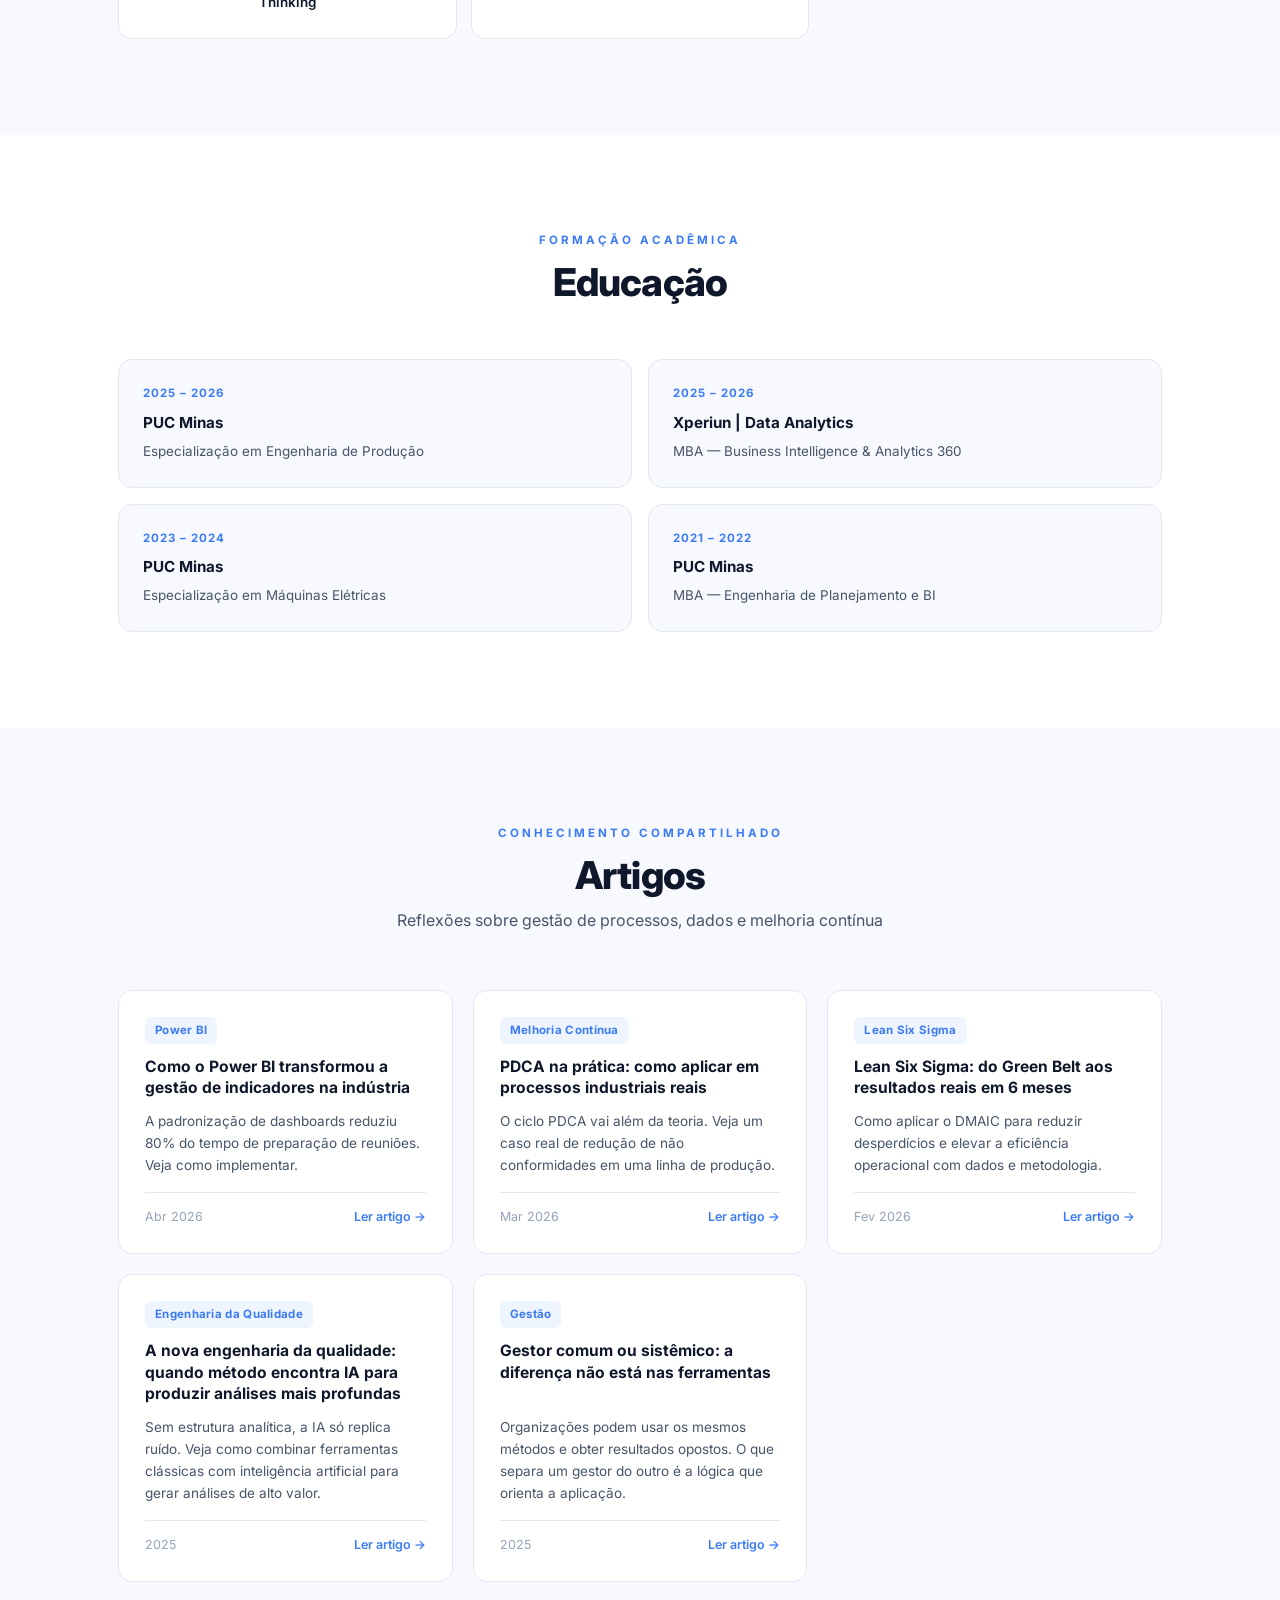
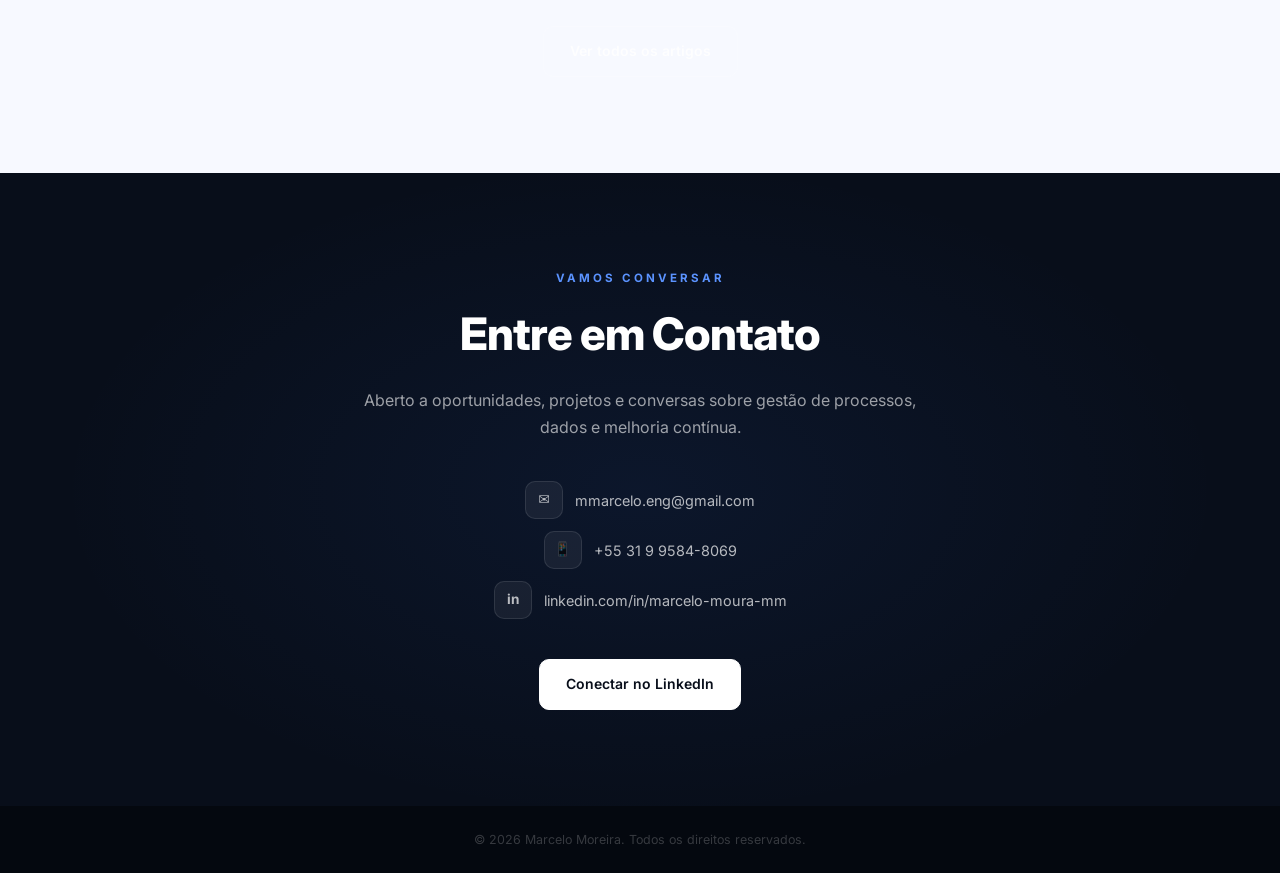
==== commit ea2b3cfc: "Add files via upload" ====
--- a/index.html
+++ b/index.html
@@ -354,6 +354,26 @@
           </div>
         </a>
 
+        <a href="artigos/engenharia-da-qualidade-ia.html" class="article-card">
+          <div class="article-tag" data-pt="Engenharia da Qualidade" data-en="Quality Engineering">Engenharia da Qualidade</div>
+          <h3 data-pt="A nova engenharia da qualidade: quando método encontra IA para produzir análises mais profundas" data-en="The new quality engineering: when method meets AI to produce deeper analyses">A nova engenharia da qualidade: quando método encontra IA para produzir análises mais profundas</h3>
+          <p data-pt="Sem estrutura analítica, a IA só replica ruído. Veja como combinar ferramentas clássicas com inteligência artificial para gerar análises de alto valor." data-en="Without analytical structure, AI just replicates noise. See how to combine classic tools with artificial intelligence to generate high-value analyses.">Sem estrutura analítica, a IA só replica ruído. Veja como combinar ferramentas clássicas com inteligência artificial para gerar análises de alto valor.</p>
+          <div class="article-footer">
+            <span>2025</span>
+            <span class="article-read" data-pt="Ler artigo →" data-en="Read article →">Ler artigo →</span>
+          </div>
+        </a>
+
+        <a href="artigos/gestor-comum-ou-sistemico.html" class="article-card">
+          <div class="article-tag" data-pt="Gestão" data-en="Management">Gestão</div>
+          <h3 data-pt="Gestor comum ou sistêmico: a diferença não está nas ferramentas" data-en="Common or systemic manager: the difference is not in the tools">Gestor comum ou sistêmico: a diferença não está nas ferramentas</h3>
+          <p data-pt="Organizações podem usar os mesmos métodos e obter resultados opostos. O que separa um gestor do outro é a lógica que orienta a aplicação." data-en="Organizations can use the same methods and get opposite results. What separates one manager from another is the logic that guides the application.">Organizações podem usar os mesmos métodos e obter resultados opostos. O que separa um gestor do outro é a lógica que orienta a aplicação.</p>
+          <div class="article-footer">
+            <span>2025</span>
+            <span class="article-read" data-pt="Ler artigo →" data-en="Read article →">Ler artigo →</span>
+          </div>
+        </a>
+
       </div>
       <div class="articles-cta">
         <a href="blog.html" class="btn btn-outline" data-pt="Ver todos os artigos" data-en="See all articles">Ver todos os artigos</a>
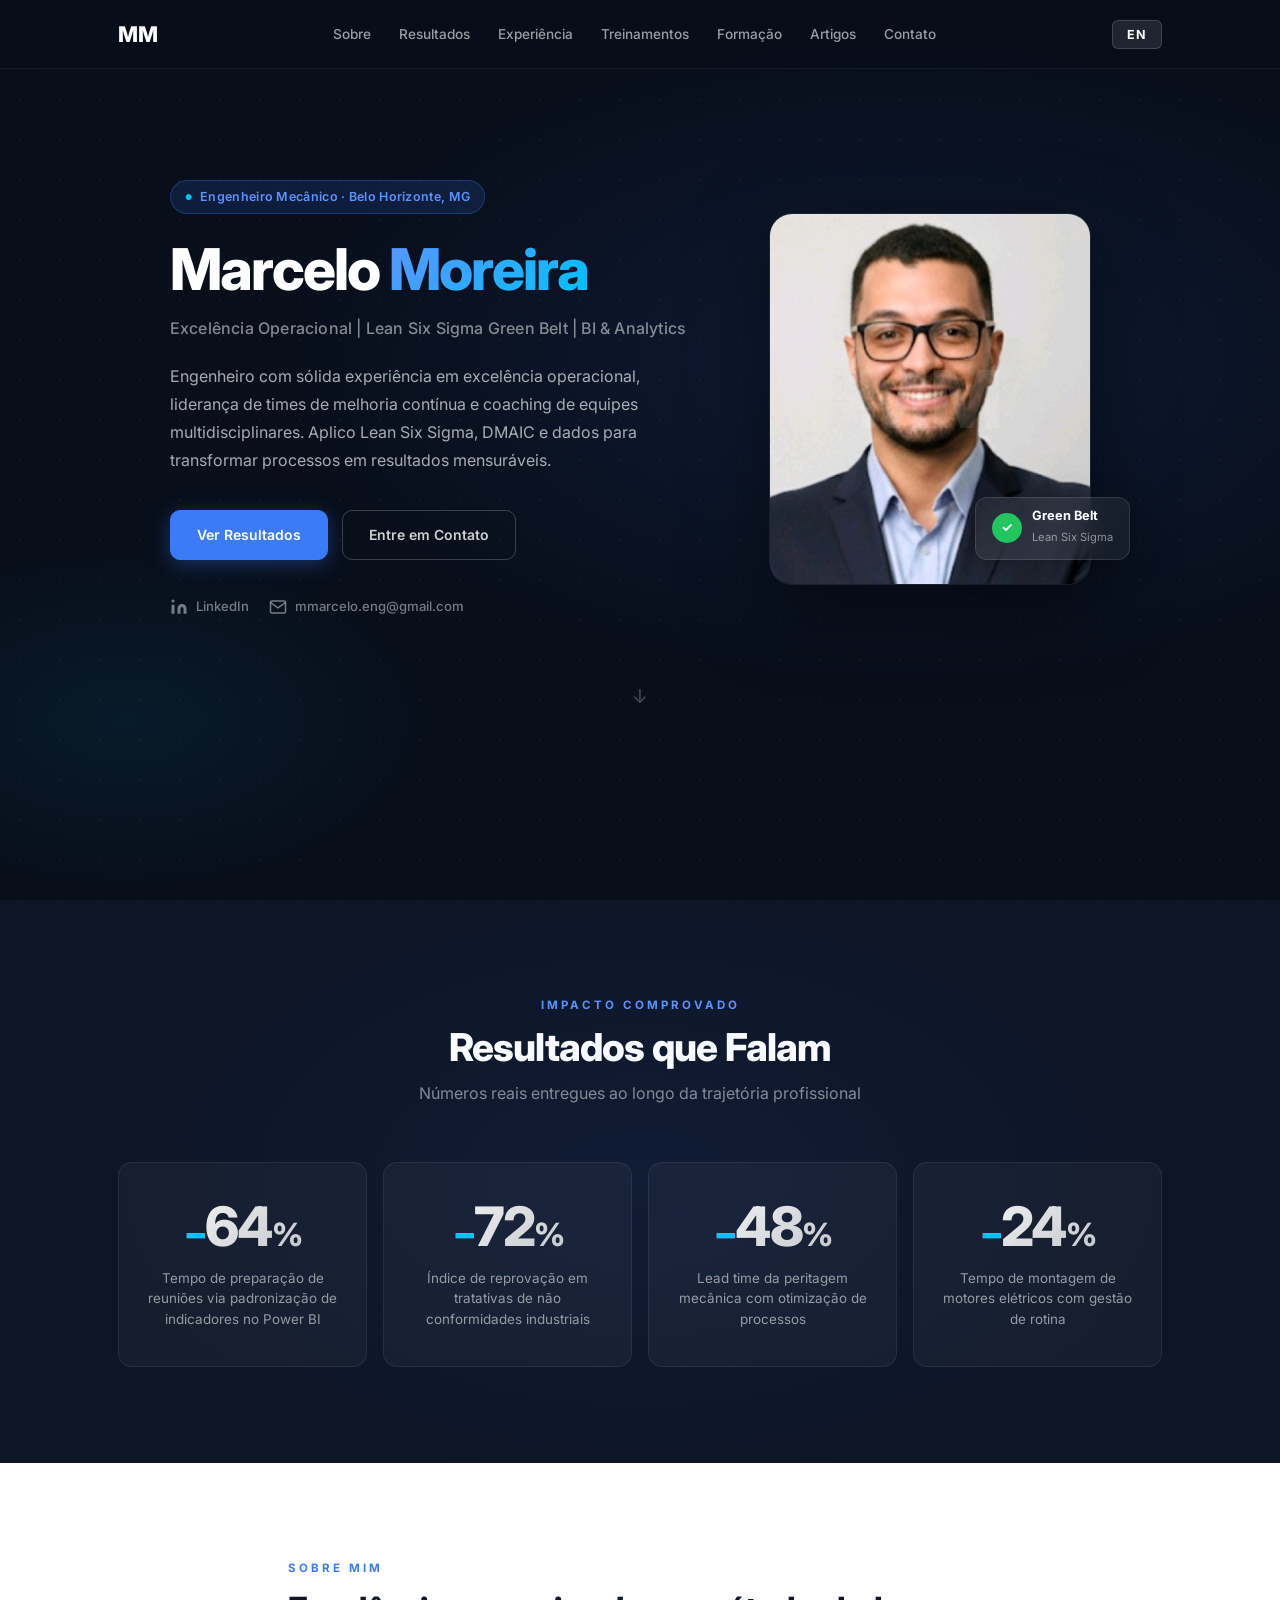
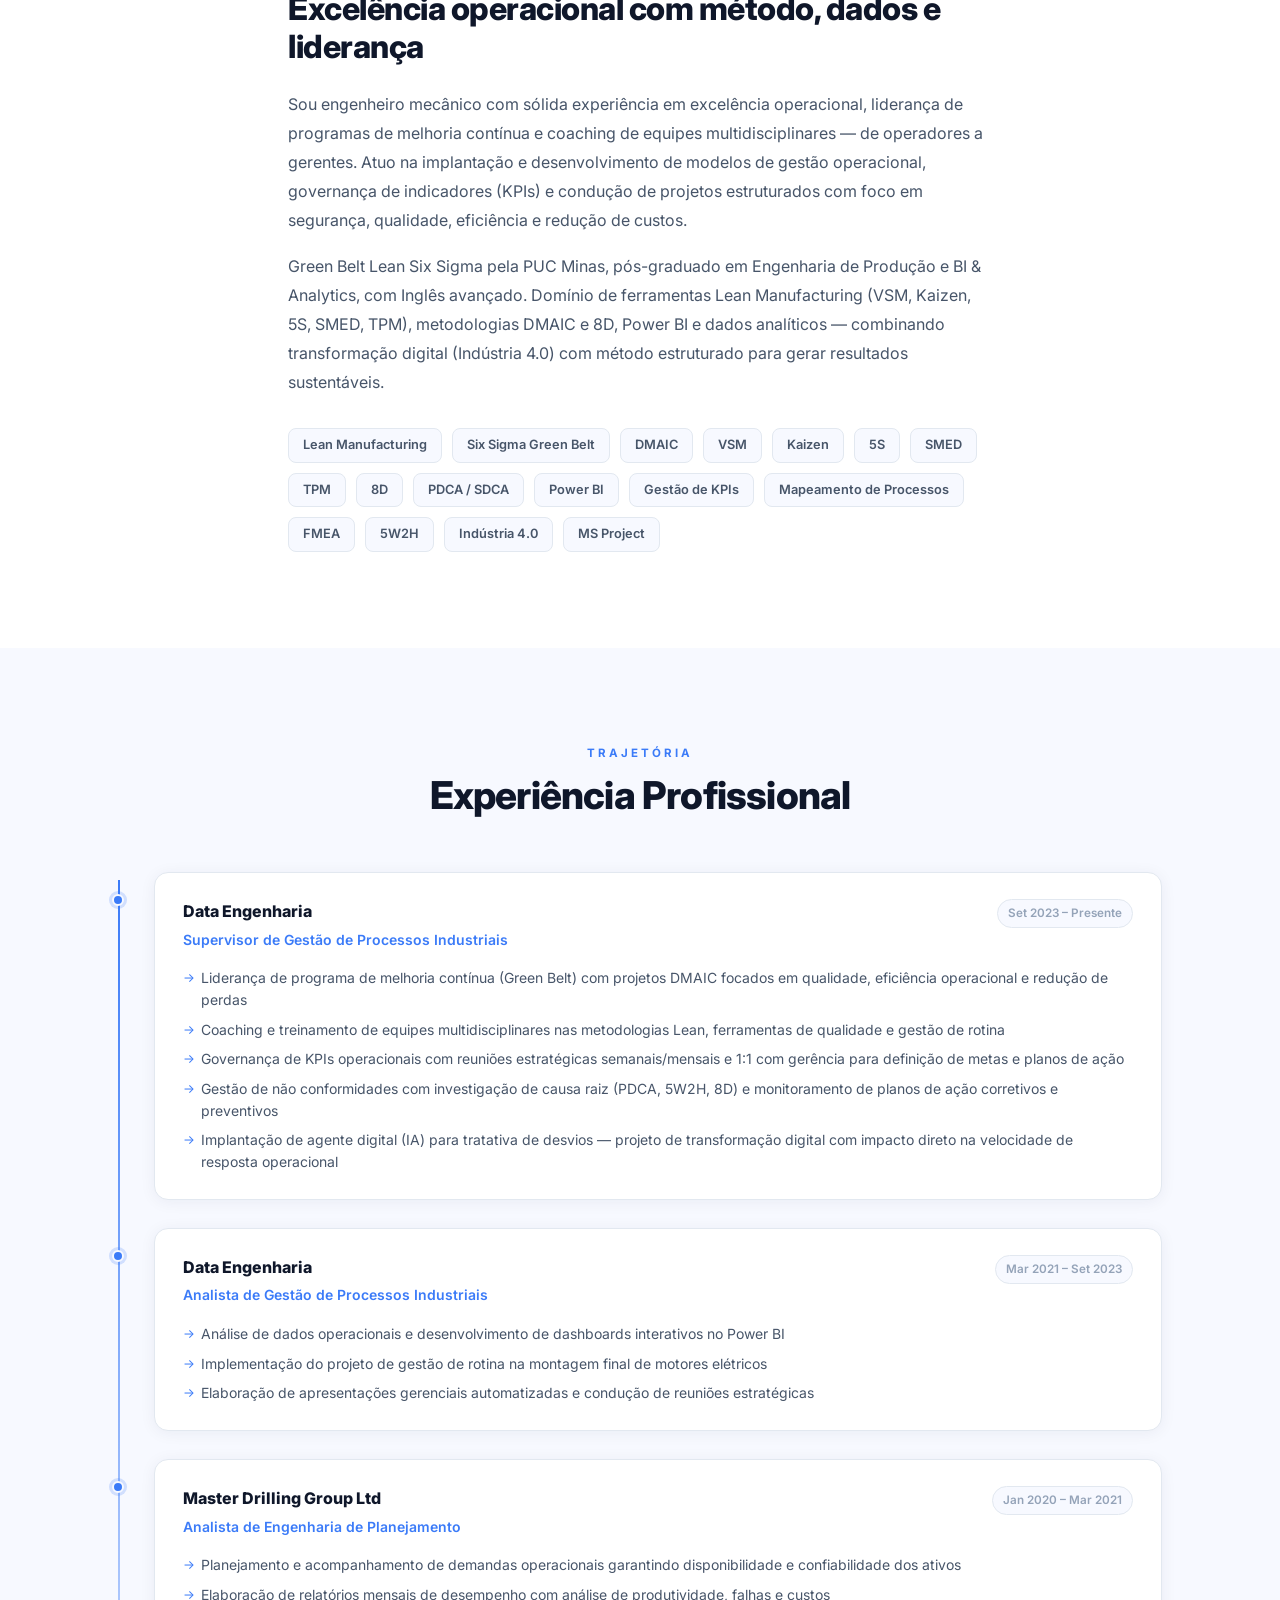
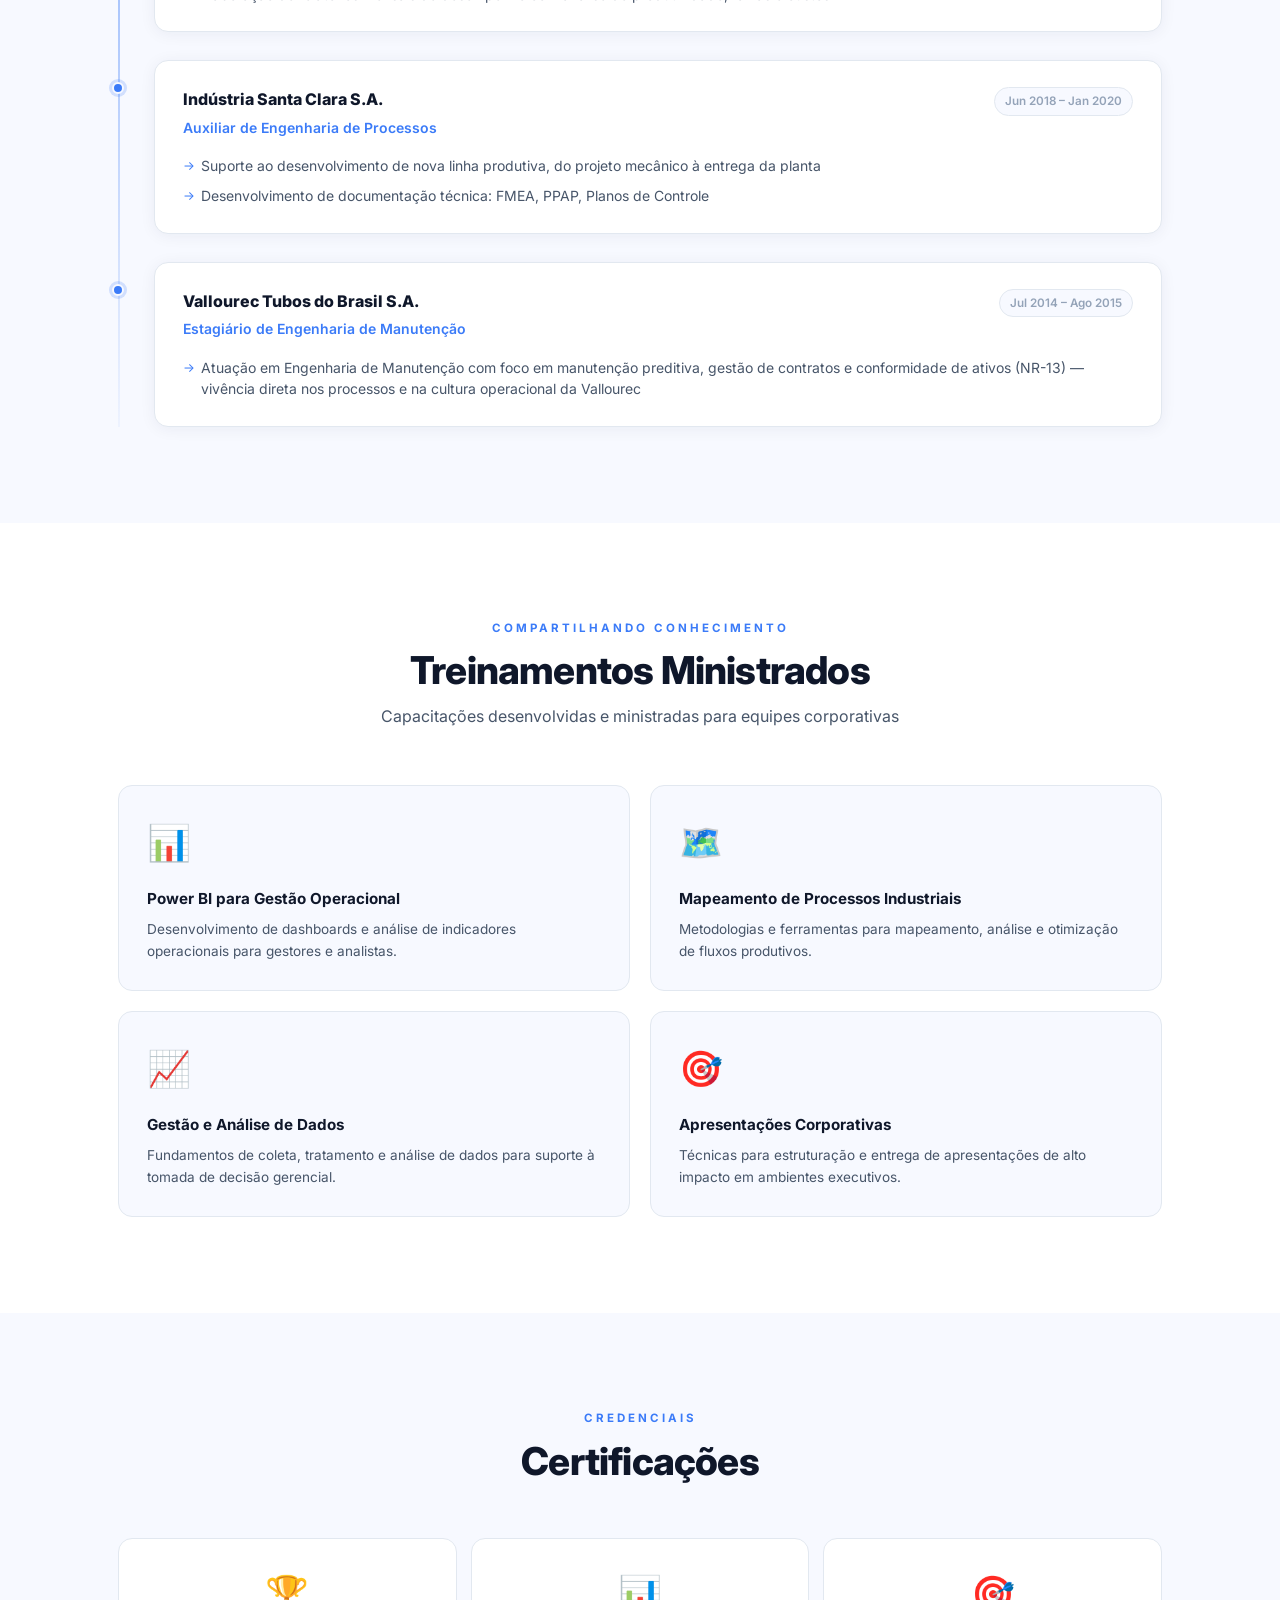
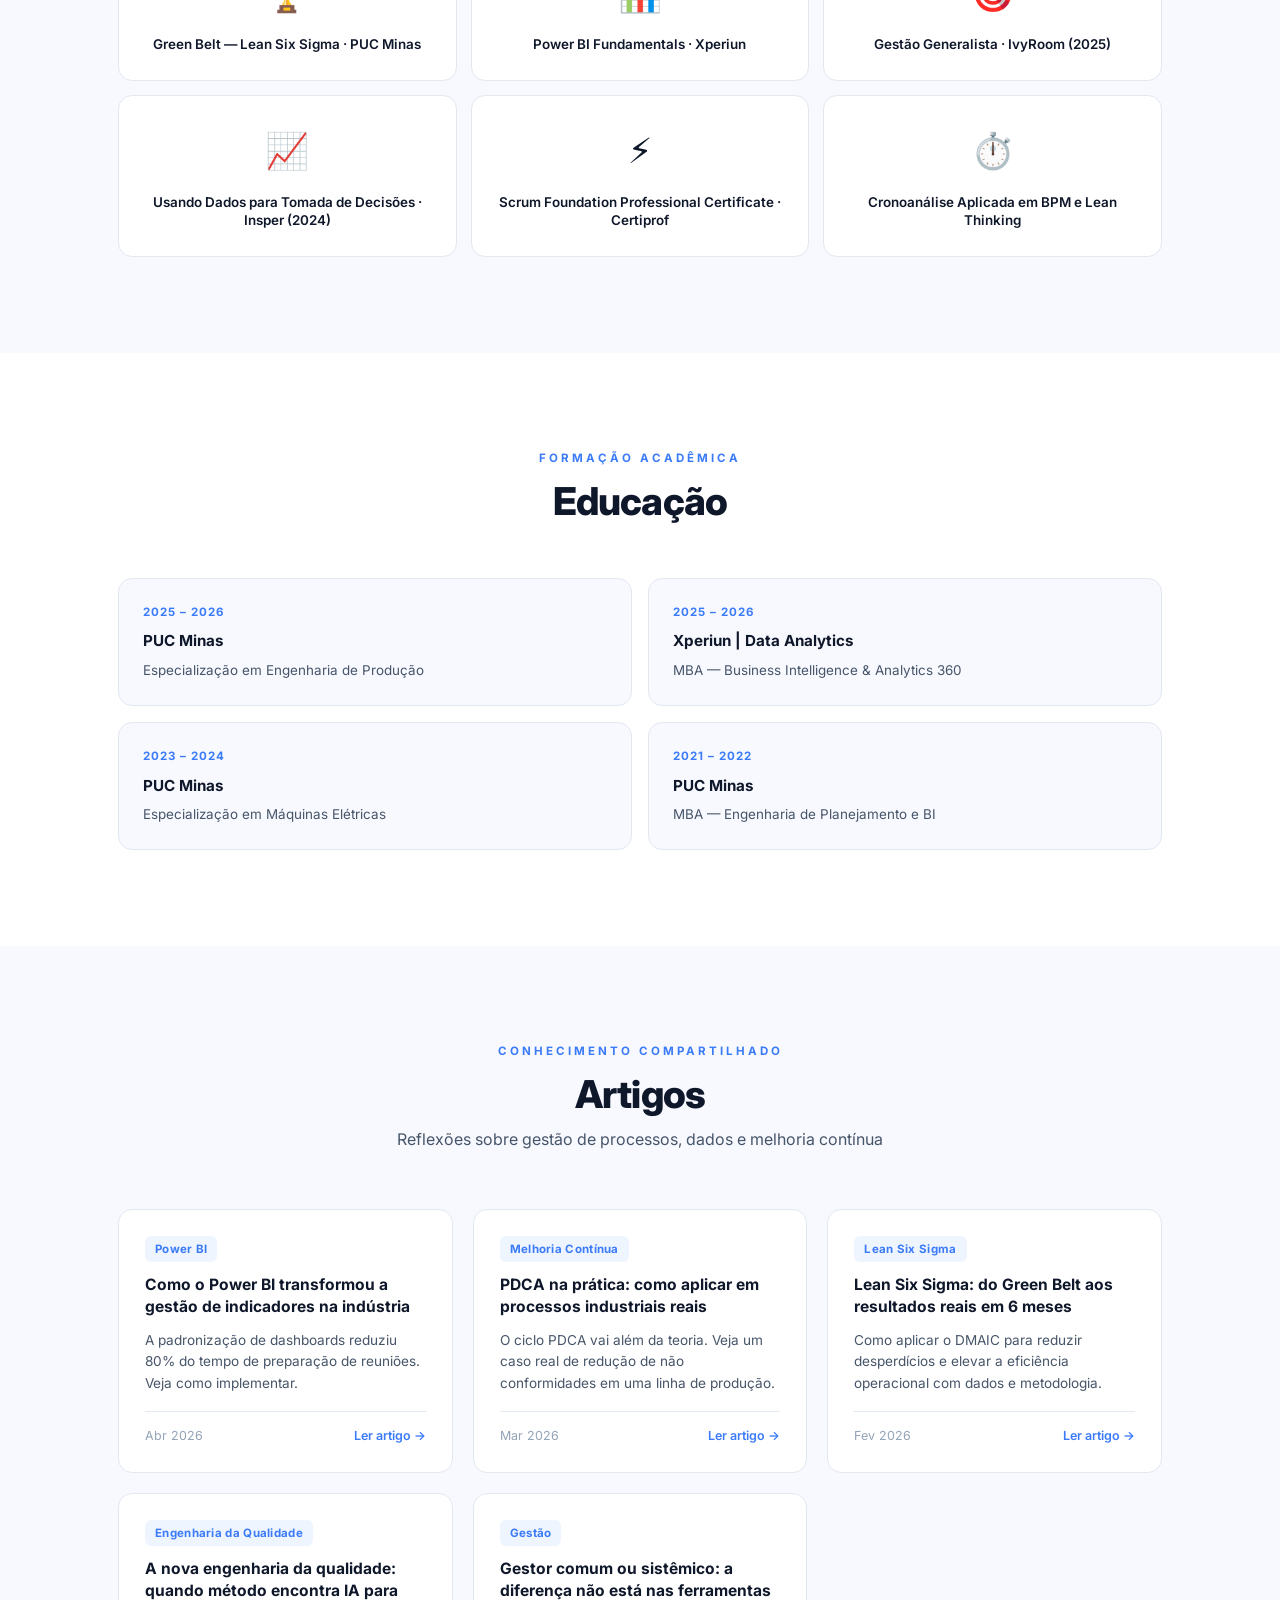
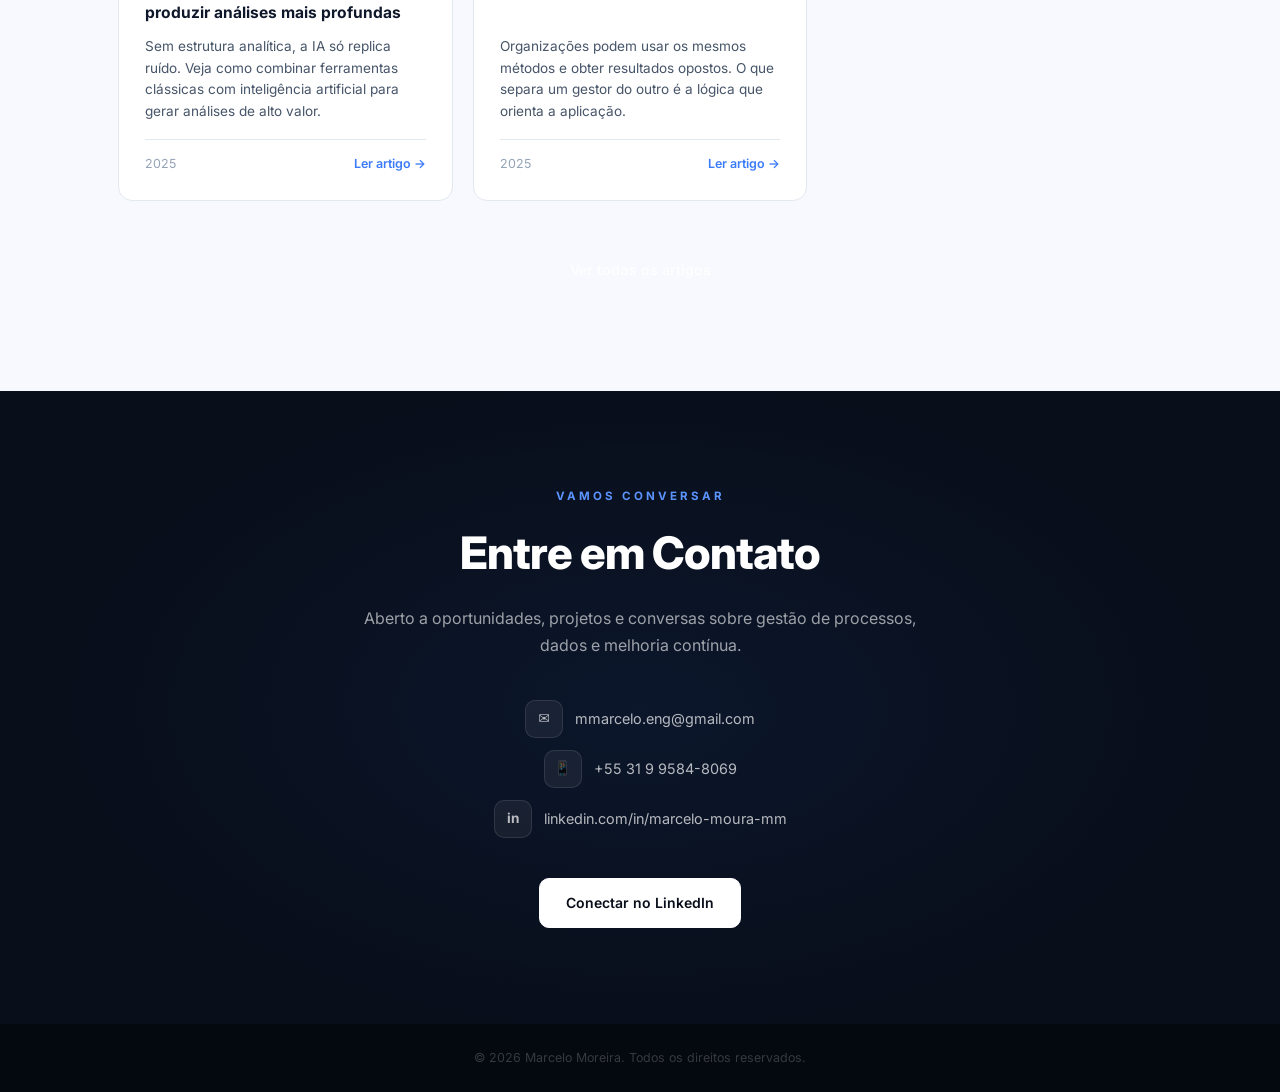
==== commit 6391f49d: "Add files via upload" ====
--- a/index.html
+++ b/index.html
@@ -3,8 +3,8 @@
 <head>
   <meta charset="UTF-8">
   <meta name="viewport" content="width=device-width, initial-scale=1.0">
-  <meta name="description" content="Marcelo Moreira — Engenheiro de Processos, BI & Analytics, Lean Six Sigma, Supervisor Industrial">
-  <title>Marcelo Moreira — Engenheiro de Processos</title>
+  <meta name="description" content="Marcelo Moreira — Engenheiro de Excelência Operacional, Lean Six Sigma Green Belt, BI & Analytics, Melhoria Contínua">
+  <title>Marcelo Moreira — Engenheiro de Excelência Operacional</title>
   <link rel="preconnect" href="https://fonts.googleapis.com">
   <link rel="preconnect" href="https://fonts.gstatic.com" crossorigin>
   <link href="https://fonts.googleapis.com/css2?family=Inter:wght@300;400;500;600;700;800&display=swap" rel="stylesheet">
@@ -38,8 +38,8 @@
       <div class="hero-text">
         <span class="hero-tag" data-pt="Engenheiro Mecânico · Belo Horizonte, MG" data-en="Mechanical Engineer · Belo Horizonte, MG">Engenheiro Mecânico · Belo Horizonte, MG</span>
         <h1>Marcelo <span>Moreira</span></h1>
-        <p class="hero-subtitle" data-pt="Supervisor de Processos | BI & Analytics | Lean Six Sigma" data-en="Process Supervisor | BI & Analytics | Lean Six Sigma">Supervisor de Processos | BI & Analytics | Lean Six Sigma</p>
-        <p class="hero-desc" data-pt="Engenheiro com experiência em gestão de processos industriais, análise de dados e melhoria contínua. Transformo dados em decisões e processos em resultados mensuráveis." data-en="Engineer with expertise in industrial process management, data analysis, and continuous improvement. I turn data into decisions and processes into measurable results.">Engenheiro com experiência em gestão de processos industriais, análise de dados e melhoria contínua. Transformo dados em decisões e processos em resultados mensuráveis.</p>
+        <p class="hero-subtitle" data-pt="Excelência Operacional | Lean Six Sigma Green Belt | BI & Analytics" data-en="Operational Excellence | Lean Six Sigma Green Belt | BI & Analytics">Excelência Operacional | Lean Six Sigma Green Belt | BI & Analytics</p>
+        <p class="hero-desc" data-pt="Engenheiro com sólida experiência em excelência operacional, liderança de times de melhoria contínua e coaching de equipes multidisciplinares. Aplico Lean Six Sigma, DMAIC e dados para transformar processos em resultados mensuráveis." data-en="Engineer with solid expertise in operational excellence, continuous improvement leadership, and coaching multidisciplinary teams. I apply Lean Six Sigma, DMAIC, and data to transform processes into measurable results.">Engenheiro com sólida experiência em excelência operacional, liderança de times de melhoria contínua e coaching de equipes multidisciplinares. Aplico Lean Six Sigma, DMAIC e dados para transformar processos em resultados mensuráveis.</p>
         <div class="hero-ctas">
           <a href="#resultados" class="btn btn-primary" data-pt="Ver Resultados" data-en="See Results">Ver Resultados</a>
           <a href="#contato" class="btn btn-outline" data-pt="Entre em Contato" data-en="Get in Touch">Entre em Contato</a>
@@ -104,24 +104,27 @@
     <div class="container about-inner">
       <div>
         <span class="section-tag" data-pt="Sobre mim" data-en="About me">Sobre mim</span>
-        <h2 class="about-title" data-pt="Engenharia com visão analítica, liderança com propósito" data-en="Engineering with analytical vision, leadership with purpose">Engenharia com visão analítica, liderança com propósito</h2>
-        <p class="about-p" data-pt="Sou engenheiro mecânico com sólida experiência em gestão de processos industriais, análise de dados e implementação de projetos de melhoria contínua. Atuo na liderança de equipes, gestão de indicadores operacionais (KPIs) e desenvolvimento de soluções em Business Intelligence para otimizar a performance e garantir a qualidade das entregas." data-en="I am a mechanical engineer with solid experience in industrial process management, data analysis, and continuous improvement implementation. I lead teams, manage operational KPIs, and develop Business Intelligence solutions to optimize performance and ensure quality delivery.">Sou engenheiro mecânico com sólida experiência em gestão de processos industriais, análise de dados e implementação de projetos de melhoria contínua. Atuo na liderança de equipes, gestão de indicadores operacionais (KPIs) e desenvolvimento de soluções em Business Intelligence para otimizar a performance e garantir a qualidade das entregas.</p>
-        <p class="about-p" data-pt="Com pós-graduações em Engenharia de Produção, BI & Analytics e Máquinas Elétricas, possuo visão estratégica e domínio de ferramentas como Power BI, metodologias Lean, Six Sigma, MS Project, Totvs e Sankhya — aliando competências técnicas e de gestão para gerar resultados sustentáveis." data-en="With postgraduate degrees in Production Engineering, BI & Analytics, and Electrical Machines, I have strategic vision and command of tools such as Power BI, Lean, Six Sigma, MS Project, Totvs, and Sankhya — combining technical and management skills to deliver sustainable results.">Com pós-graduações em Engenharia de Produção, BI & Analytics e Máquinas Elétricas, possuo visão estratégica e domínio de ferramentas como Power BI, metodologias Lean, Six Sigma, MS Project, Totvs e Sankhya — aliando competências técnicas e de gestão para gerar resultados sustentáveis.</p>
+        <h2 class="about-title" data-pt="Excelência operacional com método, dados e liderança" data-en="Operational excellence through method, data, and leadership">Excelência operacional com método, dados e liderança</h2>
+        <p class="about-p" data-pt="Sou engenheiro mecânico com sólida experiência em excelência operacional, liderança de programas de melhoria contínua e coaching de equipes multidisciplinares — de operadores a gerentes. Atuo na implantação e desenvolvimento de modelos de gestão operacional, governança de indicadores (KPIs) e condução de projetos estruturados com foco em segurança, qualidade, eficiência e redução de custos." data-en="I am a mechanical engineer with solid expertise in operational excellence, continuous improvement program leadership, and coaching of multidisciplinary teams — from operators to managers. I work on implementing and developing operational management models, KPI governance, and leading structured projects focused on safety, quality, efficiency, and cost reduction.">Sou engenheiro mecânico com sólida experiência em excelência operacional, liderança de programas de melhoria contínua e coaching de equipes multidisciplinares — de operadores a gerentes. Atuo na implantação e desenvolvimento de modelos de gestão operacional, governança de indicadores (KPIs) e condução de projetos estruturados com foco em segurança, qualidade, eficiência e redução de custos.</p>
+        <p class="about-p" data-pt="Green Belt Lean Six Sigma pela PUC Minas, pós-graduado em Engenharia de Produção e BI & Analytics, com Inglês avançado. Domínio de ferramentas Lean Manufacturing (VSM, Kaizen, 5S, SMED, TPM), metodologias DMAIC e 8D, Power BI e dados analíticos — combinando transformação digital (Indústria 4.0) com método estruturado para gerar resultados sustentáveis." data-en="Lean Six Sigma Green Belt from PUC Minas, postgraduate in Production Engineering and BI & Analytics, with advanced English. Command of Lean Manufacturing tools (VSM, Kaizen, 5S, SMED, TPM), DMAIC and 8D methodologies, Power BI, and analytics — combining digital transformation (Industry 4.0) with structured method to deliver sustainable results.">Green Belt Lean Six Sigma pela PUC Minas, pós-graduado em Engenharia de Produção e BI & Analytics, com Inglês avançado. Domínio de ferramentas Lean Manufacturing (VSM, Kaizen, 5S, SMED, TPM), metodologias DMAIC e 8D, Power BI e dados analíticos — combinando transformação digital (Indústria 4.0) com método estruturado para gerar resultados sustentáveis.</p>
         <div class="skills-wrap">
+          <span class="skill">Lean Manufacturing</span>
+          <span class="skill">Six Sigma Green Belt</span>
+          <span class="skill">DMAIC</span>
+          <span class="skill">VSM</span>
+          <span class="skill">Kaizen</span>
+          <span class="skill">5S</span>
+          <span class="skill">SMED</span>
+          <span class="skill">TPM</span>
+          <span class="skill">8D</span>
+          <span class="skill">PDCA / SDCA</span>
           <span class="skill">Power BI</span>
-          <span class="skill">Lean Six Sigma</span>
-          <span class="skill">PDCA</span>
-          <span class="skill">DMAIC</span>
           <span class="skill">Gestão de KPIs</span>
-          <span class="skill">MS Project</span>
+          <span class="skill">Mapeamento de Processos</span>
           <span class="skill">FMEA</span>
           <span class="skill">5W2H</span>
-          <span class="skill">BPM</span>
-          <span class="skill">Totvs</span>
-          <span class="skill">Sankhya</span>
-          <span class="skill">Scrum</span>
-          <span class="skill">PPAP</span>
-          <span class="skill">Mapeamento de Processos</span>
+          <span class="skill">Indústria 4.0</span>
+          <span class="skill">MS Project</span>
         </div>
       </div>
     </div>
@@ -145,10 +148,11 @@
               <span class="tl-period" data-pt="Set 2023 – Presente" data-en="Sep 2023 – Present">Set 2023 – Presente</span>
             </div>
             <ul class="tl-list">
-              <li data-pt="Supervisão de equipe focada em análise de dados, padronização de atividades e controle de qualidade das entregas" data-en="Team supervision focused on data analysis, activity standardization, and delivery quality control">Supervisão de equipe focada em análise de dados, padronização de atividades e controle de qualidade das entregas</li>
-              <li data-pt="Implementação de agente digital (IA) para suporte na tratativa de desvios, acelerando a adoção de soluções" data-en="Implementation of a digital agent (AI) to support deviation handling and accelerate solution adoption">Implementação de agente digital (IA) para suporte na tratativa de desvios, acelerando a adoção de soluções</li>
-              <li data-pt="Gestão de KPIs, reuniões estratégicas semanais/mensais e alinhamento com a gerência" data-en="KPI management, weekly/monthly strategic meetings, and alignment with leadership">Gestão de KPIs, reuniões estratégicas semanais/mensais e alinhamento com a gerência</li>
-              <li data-pt="Elaboração e monitoramento de planos de ação corretivos e preventivos via PDCA e 5W2H" data-en="Development and monitoring of corrective and preventive action plans via PDCA and 5W2H">Elaboração e monitoramento de planos de ação corretivos e preventivos via PDCA e 5W2H</li>
+              <li data-pt="Liderança de programa de melhoria contínua (Green Belt) com projetos DMAIC focados em qualidade, eficiência operacional e redução de perdas" data-en="Led continuous improvement program (Green Belt) with DMAIC projects focused on quality, operational efficiency, and loss reduction">Liderança de programa de melhoria contínua (Green Belt) com projetos DMAIC focados em qualidade, eficiência operacional e redução de perdas</li>
+              <li data-pt="Coaching e treinamento de equipes multidisciplinares nas metodologias Lean, ferramentas de qualidade e gestão de rotina" data-en="Coaching and training of multidisciplinary teams in Lean methodologies, quality tools, and routine management">Coaching e treinamento de equipes multidisciplinares nas metodologias Lean, ferramentas de qualidade e gestão de rotina</li>
+              <li data-pt="Governança de KPIs operacionais com reuniões estratégicas semanais/mensais e 1:1 com gerência para definição de metas e planos de ação" data-en="Operational KPI governance with weekly/monthly strategic meetings and 1:1 sessions with management for goal-setting and action planning">Governança de KPIs operacionais com reuniões estratégicas semanais/mensais e 1:1 com gerência para definição de metas e planos de ação</li>
+              <li data-pt="Gestão de não conformidades com investigação de causa raiz (PDCA, 5W2H, 8D) e monitoramento de planos de ação corretivos e preventivos" data-en="Non-conformance management with root cause investigation (PDCA, 5W2H, 8D) and corrective/preventive action plan monitoring">Gestão de não conformidades com investigação de causa raiz (PDCA, 5W2H, 8D) e monitoramento de planos de ação corretivos e preventivos</li>
+              <li data-pt="Implantação de agente digital (IA) para tratativa de desvios — projeto de transformação digital com impacto direto na velocidade de resposta operacional" data-en="Deployment of digital agent (AI) for deviation handling — digital transformation project with direct impact on operational response speed">Implantação de agente digital (IA) para tratativa de desvios — projeto de transformação digital com impacto direto na velocidade de resposta operacional</li>
             </ul>
           </div>
         </div>
@@ -211,12 +215,12 @@
             <div class="tl-header">
               <div>
                 <h3 class="tl-company">Vallourec Tubos do Brasil S.A.</h3>
-                <p class="tl-role" data-pt="Estagiário de Gestão de Contratos" data-en="Contract Management Intern">Estagiário de Gestão de Contratos</p>
+                <p class="tl-role" data-pt="Estagiário de Engenharia de Manutenção" data-en="Maintenance Engineering Intern">Estagiário de Engenharia de Manutenção</p>
               </div>
-              <span class="tl-period" data-pt="2014 – Ago 2015" data-en="2014 – Aug 2015">2014 – Ago 2015</span>
+              <span class="tl-period" data-pt="Jul 2014 – Ago 2015" data-en="Jul 2014 – Aug 2015">Jul 2014 – Ago 2015</span>
             </div>
             <ul class="tl-list">
-              <li data-pt="Foco em manutenção preditiva, gestão de contratos e adequação de planta à NR-13" data-en="Focus on predictive maintenance, contract management, and plant compliance with NR-13">Foco em manutenção preditiva, gestão de contratos e adequação de planta à NR-13</li>
+              <li data-pt="Atuação em Engenharia de Manutenção com foco em manutenção preditiva, gestão de contratos e conformidade de ativos (NR-13) — vivência direta nos processos e na cultura operacional da Vallourec" data-en="Worked in Maintenance Engineering with focus on predictive maintenance, contract management, and asset compliance (NR-13) — direct exposure to Vallourec's operational processes and culture">Atuação em Engenharia de Manutenção com foco em manutenção preditiva, gestão de contratos e conformidade de ativos (NR-13) — vivência direta nos processos e na cultura operacional da Vallourec</li>
             </ul>
           </div>
         </div>
@@ -264,23 +268,27 @@
       <div class="cert-grid">
         <div class="cert-card">
           <span class="cert-ico">🏆</span>
-          <p data-pt="Green Belt — Lean Six Sigma" data-en="Green Belt — Lean Six Sigma">Green Belt — Lean Six Sigma</p>
+          <p data-pt="Green Belt — Lean Six Sigma · PUC Minas" data-en="Green Belt — Lean Six Sigma · PUC Minas">Green Belt — Lean Six Sigma · PUC Minas</p>
+        </div>
+        <div class="cert-card">
+          <span class="cert-ico">📊</span>
+          <p data-pt="Power BI Fundamentals · Xperiun" data-en="Power BI Fundamentals · Xperiun">Power BI Fundamentals · Xperiun</p>
+        </div>
+        <div class="cert-card">
+          <span class="cert-ico">🎯</span>
+          <p data-pt="Gestão Generalista · IvyRoom (2025)" data-en="General Management · IvyRoom (2025)">Gestão Generalista · IvyRoom (2025)</p>
+        </div>
+        <div class="cert-card">
+          <span class="cert-ico">📈</span>
+          <p data-pt="Usando Dados para Tomada de Decisões · Insper (2024)" data-en="Using Data for Decision-Making · Insper (2024)">Usando Dados para Tomada de Decisões · Insper (2024)</p>
         </div>
         <div class="cert-card">
           <span class="cert-ico">⚡</span>
-          <p data-pt="Scrum Foundation Professional Certificate" data-en="Scrum Foundation Professional Certificate">Scrum Foundation Professional Certificate</p>
-        </div>
-        <div class="cert-card">
-          <span class="cert-ico">📊</span>
-          <p data-pt="Power BI Fundamentals" data-en="Power BI Fundamentals">Power BI Fundamentals</p>
+          <p data-pt="Scrum Foundation Professional Certificate · Certiprof" data-en="Scrum Foundation Professional Certificate · Certiprof">Scrum Foundation Professional Certificate · Certiprof</p>
         </div>
         <div class="cert-card">
           <span class="cert-ico">⏱️</span>
           <p data-pt="Cronoanálise Aplicada em BPM e Lean Thinking" data-en="Applied Chronoanalysis in BPM & Lean Thinking">Cronoanálise Aplicada em BPM e Lean Thinking</p>
-        </div>
-        <div class="cert-card">
-          <span class="cert-ico">🔬</span>
-          <p data-pt="Metodologia dos Portões e VIP'S" data-en="Gate Methodology and VIP'S">Metodologia dos Portões e VIP'S</p>
         </div>
       </div>
     </div>
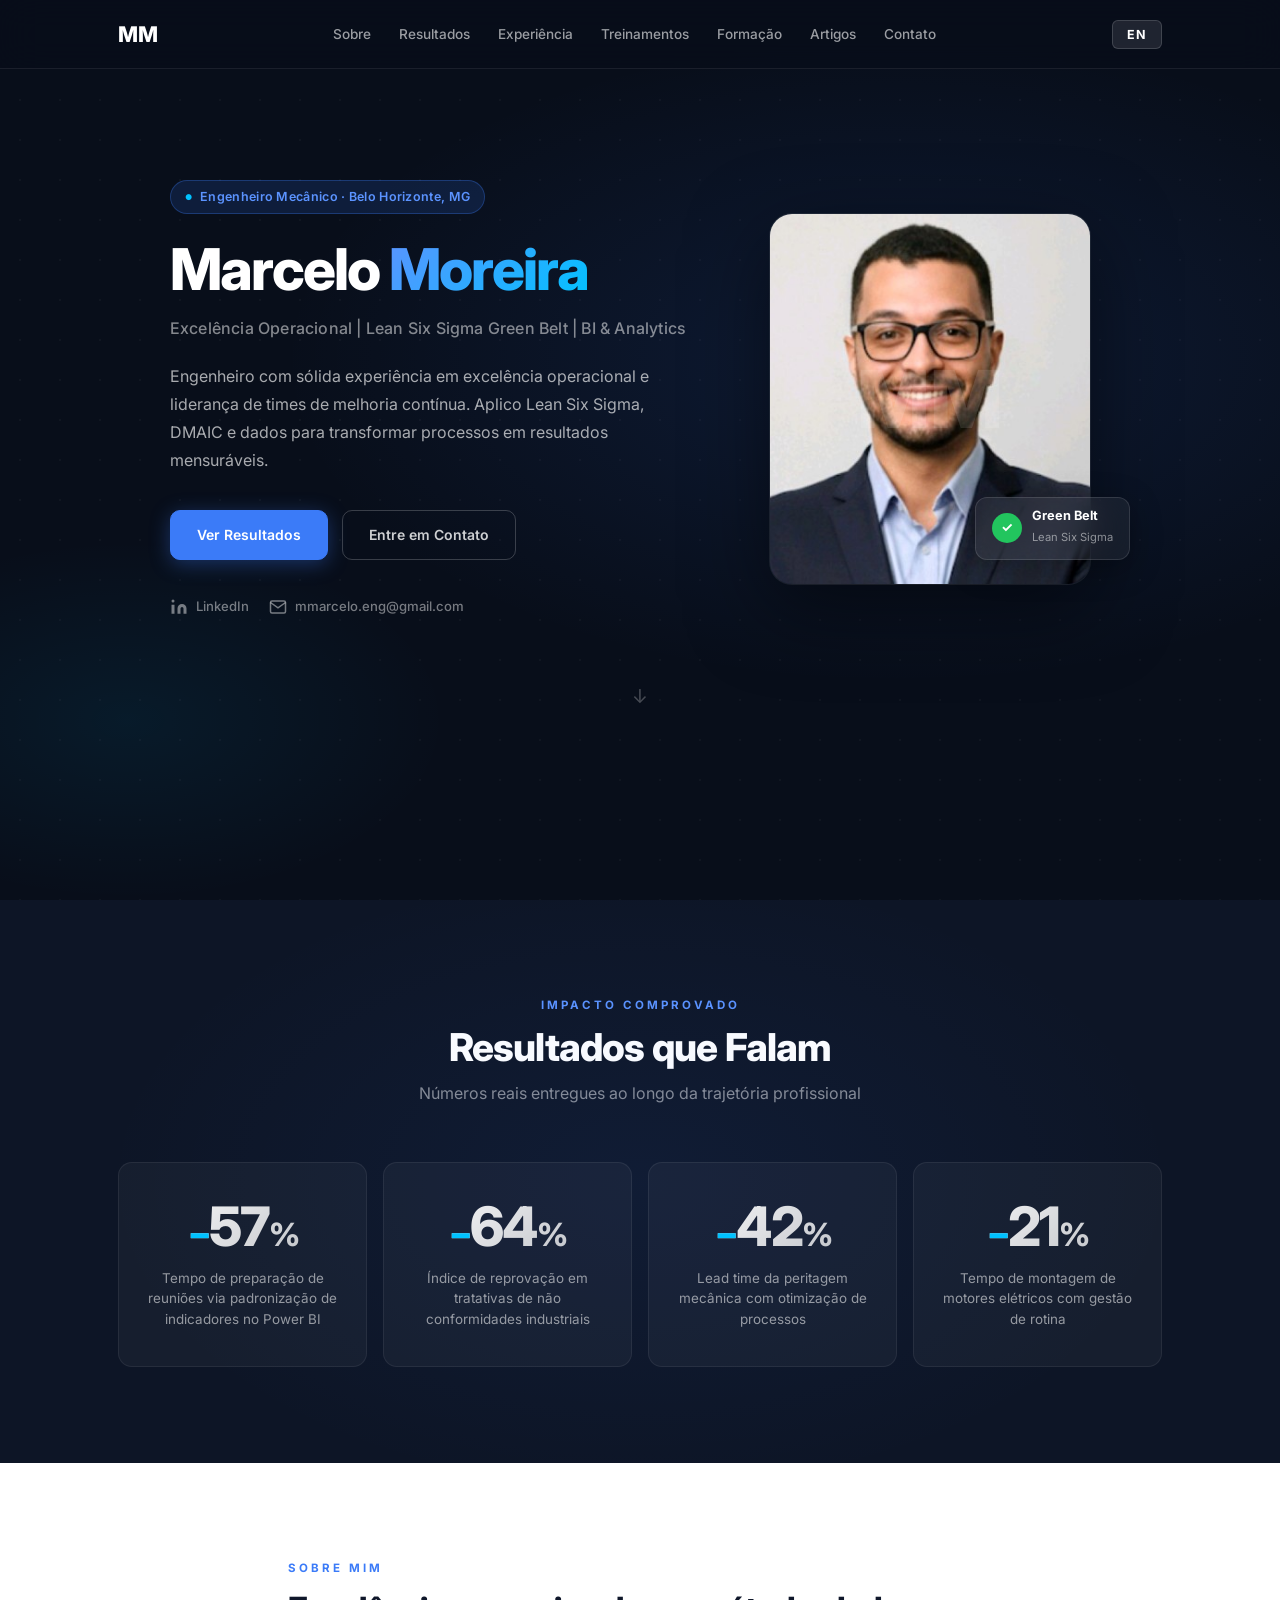
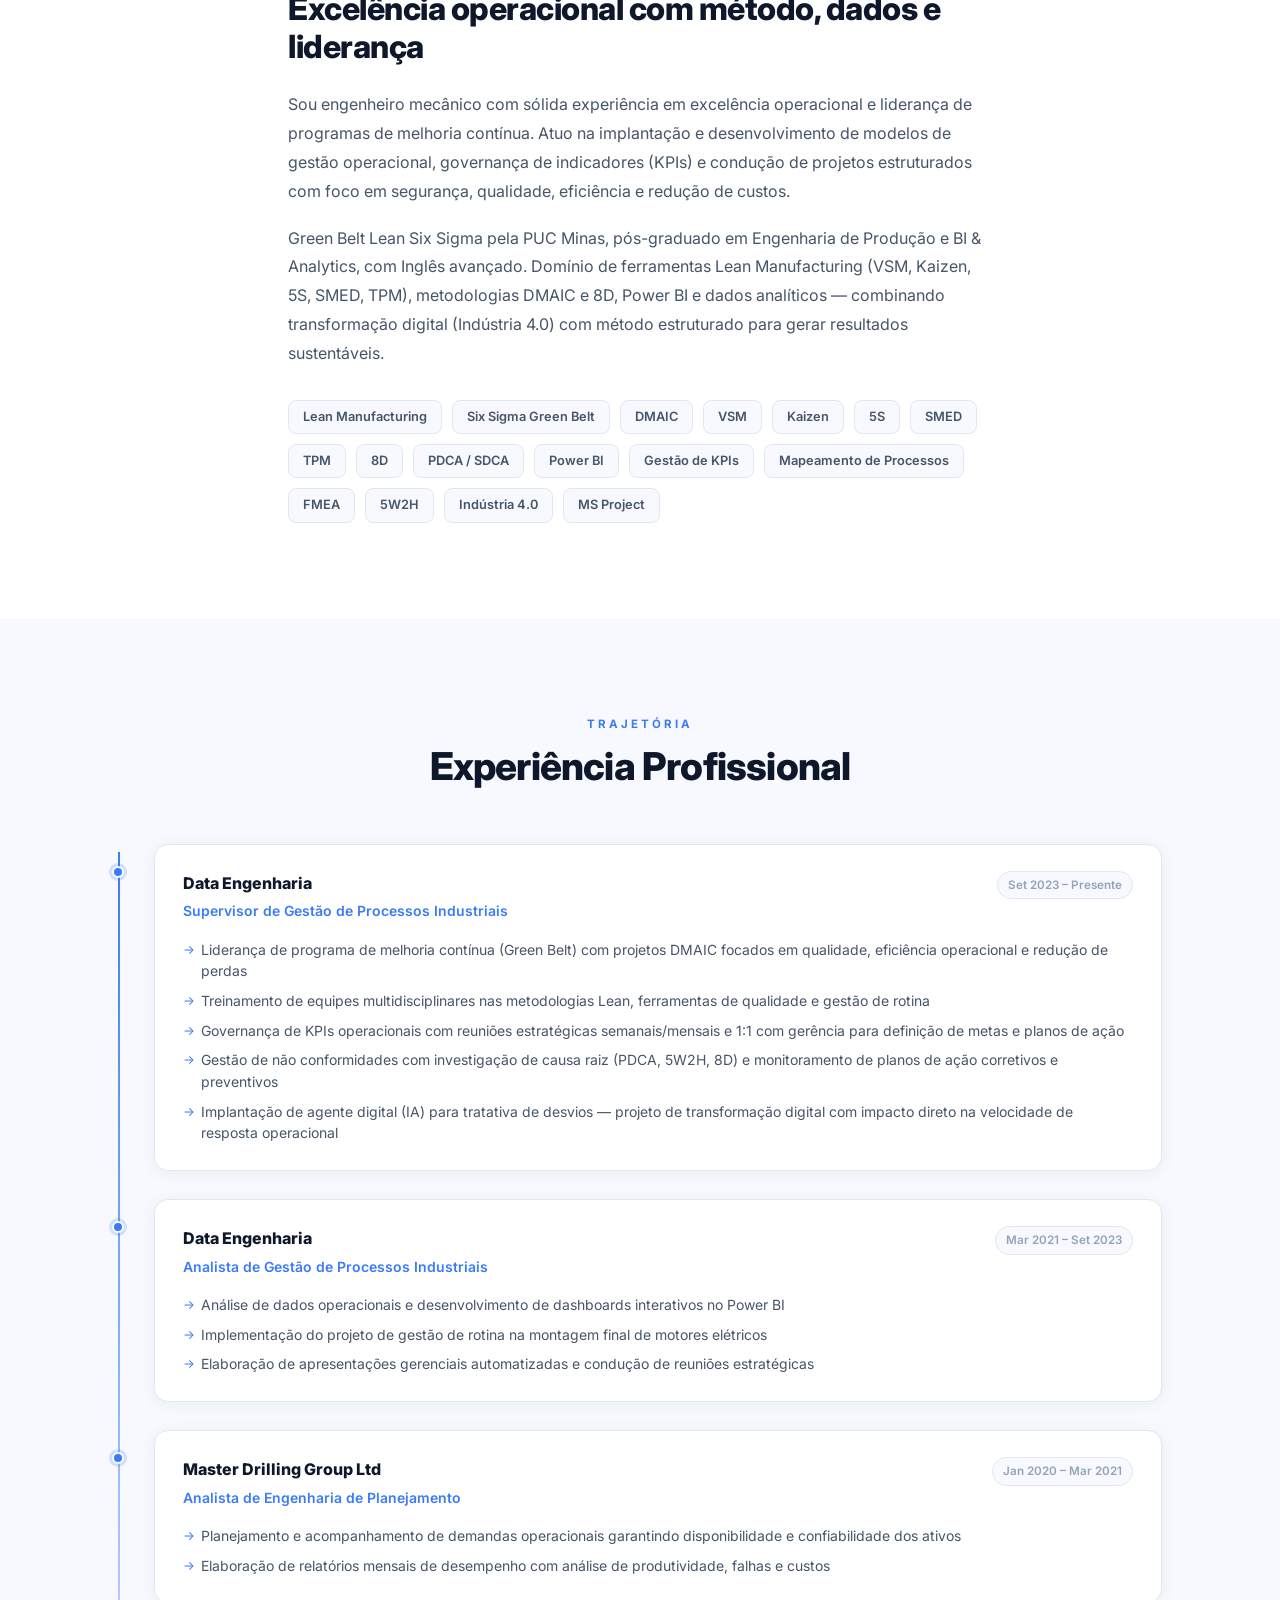
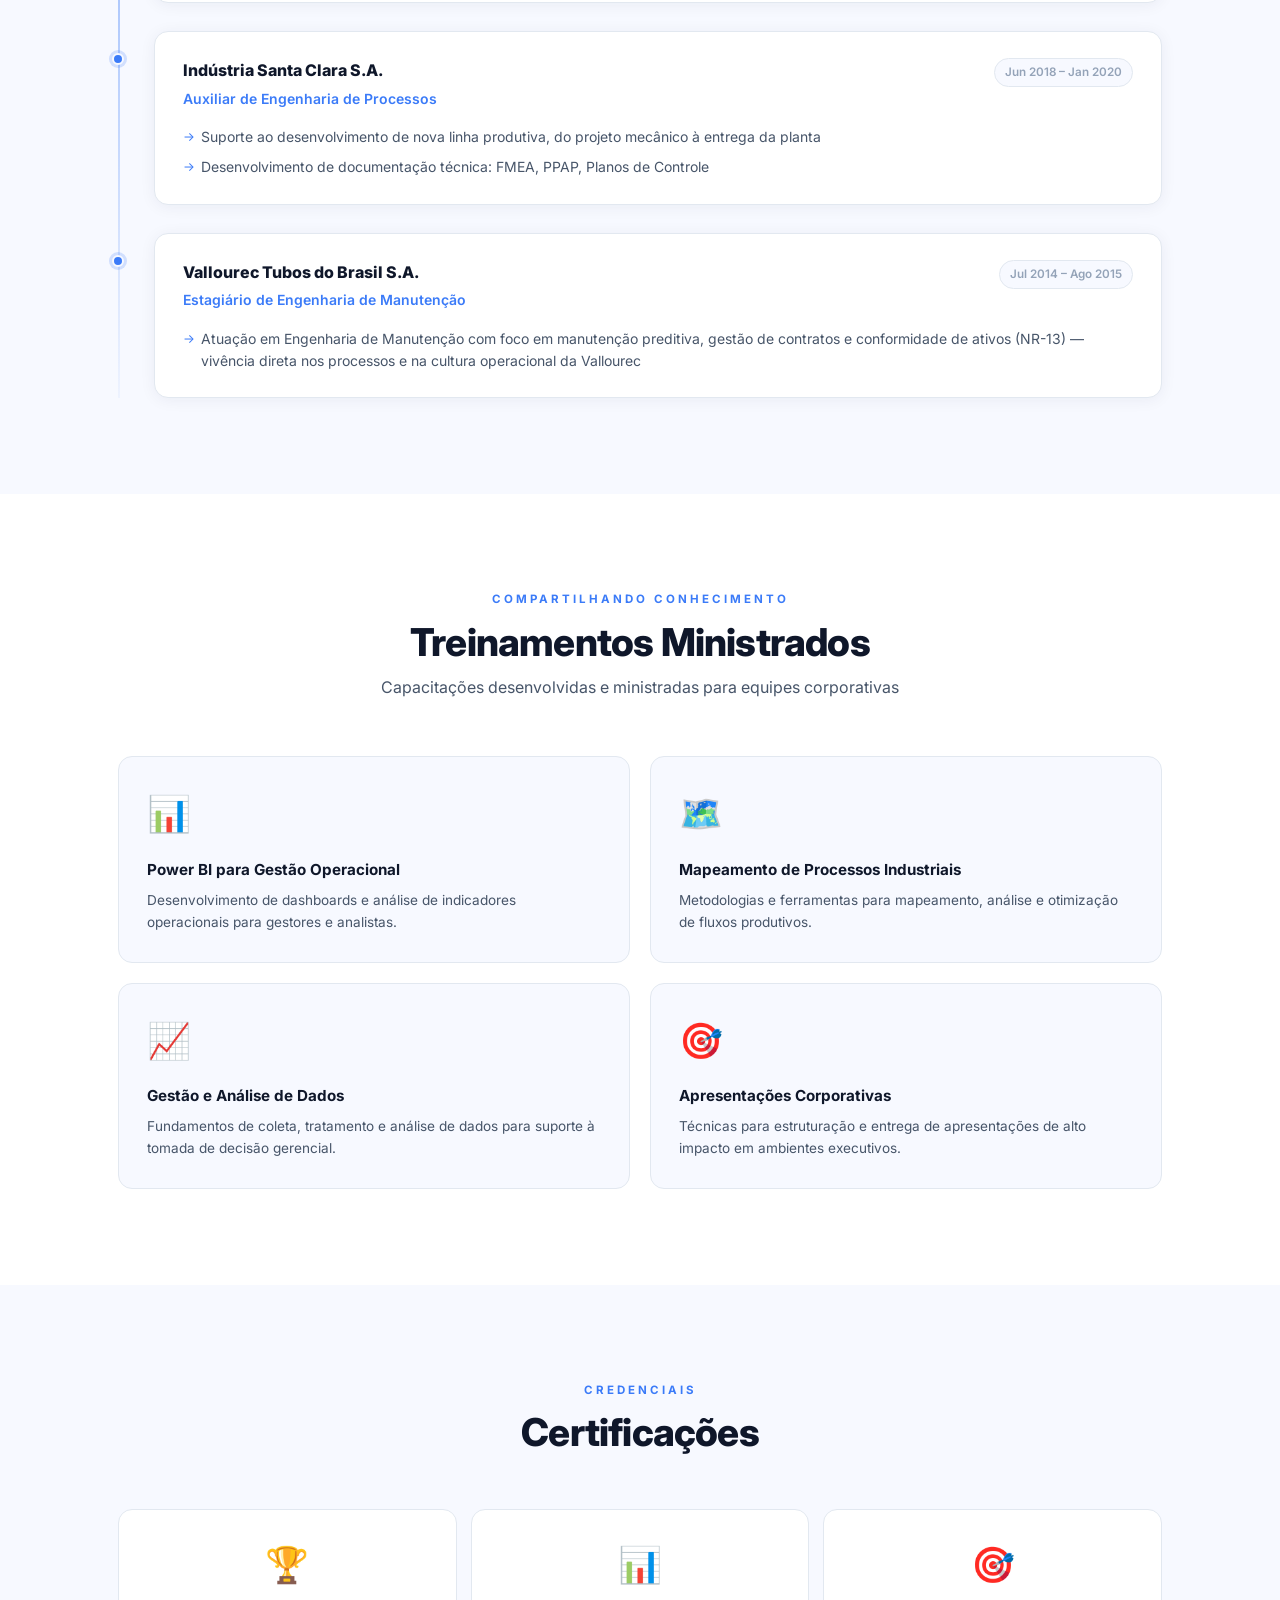
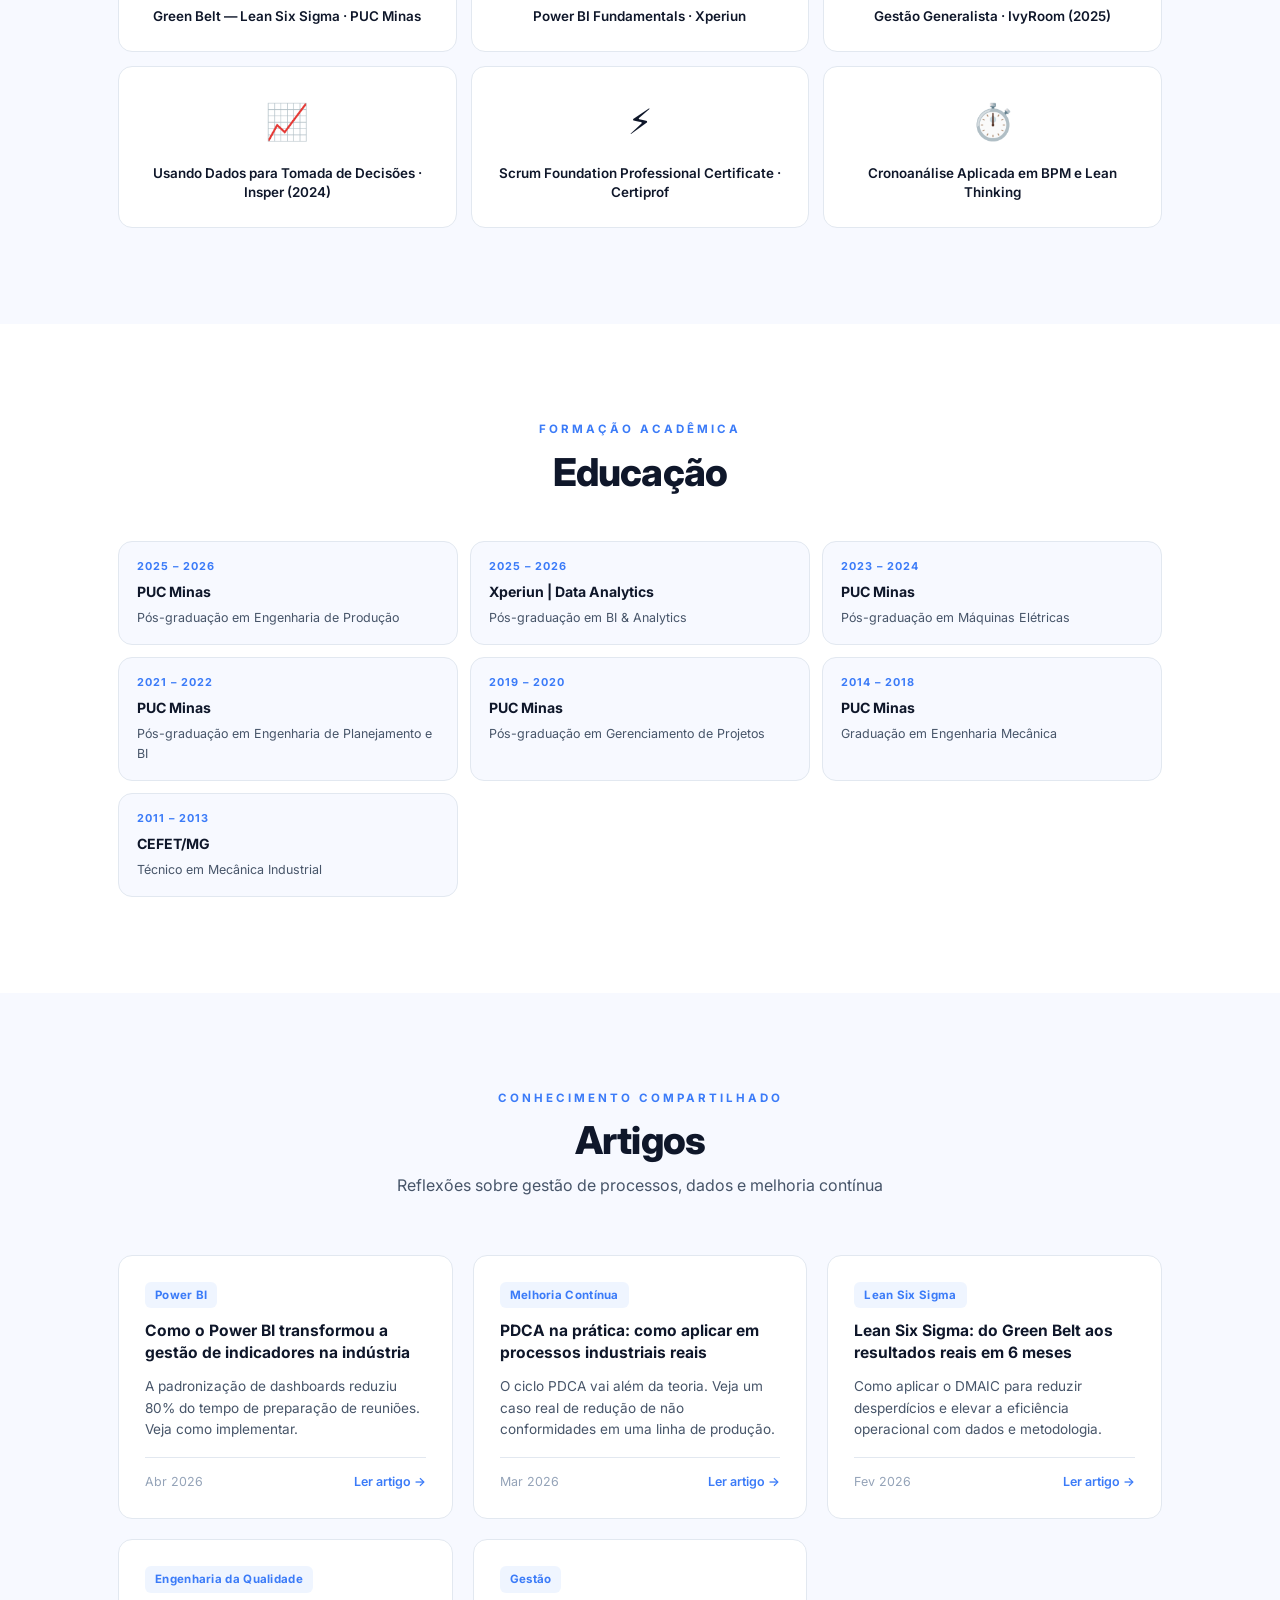
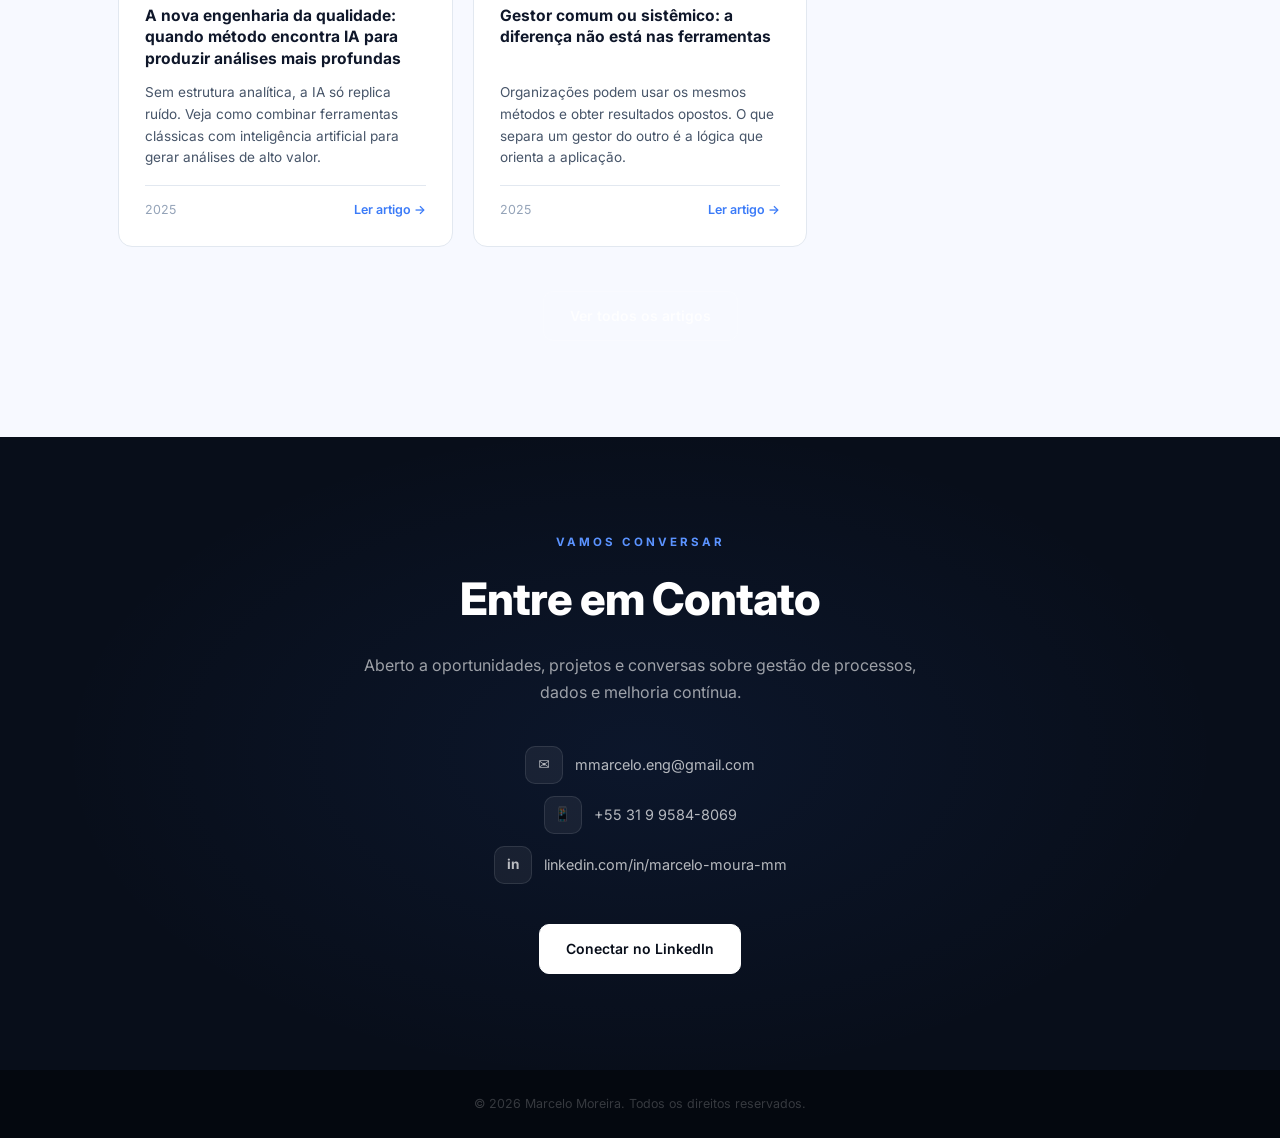
==== commit 76c689b1: "Add files via upload" ====
--- a/index.html
+++ b/index.html
@@ -39,7 +39,7 @@
         <span class="hero-tag" data-pt="Engenheiro Mecânico · Belo Horizonte, MG" data-en="Mechanical Engineer · Belo Horizonte, MG">Engenheiro Mecânico · Belo Horizonte, MG</span>
         <h1>Marcelo <span>Moreira</span></h1>
         <p class="hero-subtitle" data-pt="Excelência Operacional | Lean Six Sigma Green Belt | BI & Analytics" data-en="Operational Excellence | Lean Six Sigma Green Belt | BI & Analytics">Excelência Operacional | Lean Six Sigma Green Belt | BI & Analytics</p>
-        <p class="hero-desc" data-pt="Engenheiro com sólida experiência em excelência operacional, liderança de times de melhoria contínua e coaching de equipes multidisciplinares. Aplico Lean Six Sigma, DMAIC e dados para transformar processos em resultados mensuráveis." data-en="Engineer with solid expertise in operational excellence, continuous improvement leadership, and coaching multidisciplinary teams. I apply Lean Six Sigma, DMAIC, and data to transform processes into measurable results.">Engenheiro com sólida experiência em excelência operacional, liderança de times de melhoria contínua e coaching de equipes multidisciplinares. Aplico Lean Six Sigma, DMAIC e dados para transformar processos em resultados mensuráveis.</p>
+        <p class="hero-desc" data-pt="Engenheiro com sólida experiência em excelência operacional e liderança de times de melhoria contínua. Aplico Lean Six Sigma, DMAIC e dados para transformar processos em resultados mensuráveis." data-en="Engineer with solid expertise in operational excellence and continuous improvement leadership. I apply Lean Six Sigma, DMAIC, and data to transform processes into measurable results.">Engenheiro com sólida experiência em excelência operacional e liderança de times de melhoria contínua. Aplico Lean Six Sigma, DMAIC e dados para transformar processos em resultados mensuráveis.</p>
         <div class="hero-ctas">
           <a href="#resultados" class="btn btn-primary" data-pt="Ver Resultados" data-en="See Results">Ver Resultados</a>
           <a href="#contato" class="btn btn-outline" data-pt="Entre em Contato" data-en="Get in Touch">Entre em Contato</a>
@@ -105,7 +105,7 @@
       <div>
         <span class="section-tag" data-pt="Sobre mim" data-en="About me">Sobre mim</span>
         <h2 class="about-title" data-pt="Excelência operacional com método, dados e liderança" data-en="Operational excellence through method, data, and leadership">Excelência operacional com método, dados e liderança</h2>
-        <p class="about-p" data-pt="Sou engenheiro mecânico com sólida experiência em excelência operacional, liderança de programas de melhoria contínua e coaching de equipes multidisciplinares — de operadores a gerentes. Atuo na implantação e desenvolvimento de modelos de gestão operacional, governança de indicadores (KPIs) e condução de projetos estruturados com foco em segurança, qualidade, eficiência e redução de custos." data-en="I am a mechanical engineer with solid expertise in operational excellence, continuous improvement program leadership, and coaching of multidisciplinary teams — from operators to managers. I work on implementing and developing operational management models, KPI governance, and leading structured projects focused on safety, quality, efficiency, and cost reduction.">Sou engenheiro mecânico com sólida experiência em excelência operacional, liderança de programas de melhoria contínua e coaching de equipes multidisciplinares — de operadores a gerentes. Atuo na implantação e desenvolvimento de modelos de gestão operacional, governança de indicadores (KPIs) e condução de projetos estruturados com foco em segurança, qualidade, eficiência e redução de custos.</p>
+        <p class="about-p" data-pt="Sou engenheiro mecânico com sólida experiência em excelência operacional e liderança de programas de melhoria contínua. Atuo na implantação e desenvolvimento de modelos de gestão operacional, governança de indicadores (KPIs) e condução de projetos estruturados com foco em segurança, qualidade, eficiência e redução de custos." data-en="I am a mechanical engineer with solid expertise in operational excellence and continuous improvement program leadership. I work on implementing and developing operational management models, KPI governance, and leading structured projects focused on safety, quality, efficiency, and cost reduction.">Sou engenheiro mecânico com sólida experiência em excelência operacional e liderança de programas de melhoria contínua. Atuo na implantação e desenvolvimento de modelos de gestão operacional, governança de indicadores (KPIs) e condução de projetos estruturados com foco em segurança, qualidade, eficiência e redução de custos.</p>
         <p class="about-p" data-pt="Green Belt Lean Six Sigma pela PUC Minas, pós-graduado em Engenharia de Produção e BI & Analytics, com Inglês avançado. Domínio de ferramentas Lean Manufacturing (VSM, Kaizen, 5S, SMED, TPM), metodologias DMAIC e 8D, Power BI e dados analíticos — combinando transformação digital (Indústria 4.0) com método estruturado para gerar resultados sustentáveis." data-en="Lean Six Sigma Green Belt from PUC Minas, postgraduate in Production Engineering and BI & Analytics, with advanced English. Command of Lean Manufacturing tools (VSM, Kaizen, 5S, SMED, TPM), DMAIC and 8D methodologies, Power BI, and analytics — combining digital transformation (Industry 4.0) with structured method to deliver sustainable results.">Green Belt Lean Six Sigma pela PUC Minas, pós-graduado em Engenharia de Produção e BI & Analytics, com Inglês avançado. Domínio de ferramentas Lean Manufacturing (VSM, Kaizen, 5S, SMED, TPM), metodologias DMAIC e 8D, Power BI e dados analíticos — combinando transformação digital (Indústria 4.0) com método estruturado para gerar resultados sustentáveis.</p>
         <div class="skills-wrap">
           <span class="skill">Lean Manufacturing</span>
@@ -149,7 +149,7 @@
             </div>
             <ul class="tl-list">
               <li data-pt="Liderança de programa de melhoria contínua (Green Belt) com projetos DMAIC focados em qualidade, eficiência operacional e redução de perdas" data-en="Led continuous improvement program (Green Belt) with DMAIC projects focused on quality, operational efficiency, and loss reduction">Liderança de programa de melhoria contínua (Green Belt) com projetos DMAIC focados em qualidade, eficiência operacional e redução de perdas</li>
-              <li data-pt="Coaching e treinamento de equipes multidisciplinares nas metodologias Lean, ferramentas de qualidade e gestão de rotina" data-en="Coaching and training of multidisciplinary teams in Lean methodologies, quality tools, and routine management">Coaching e treinamento de equipes multidisciplinares nas metodologias Lean, ferramentas de qualidade e gestão de rotina</li>
+              <li data-pt="Treinamento de equipes multidisciplinares nas metodologias Lean, ferramentas de qualidade e gestão de rotina" data-en="Training of multidisciplinary teams in Lean methodologies, quality tools, and routine management">Treinamento de equipes multidisciplinares nas metodologias Lean, ferramentas de qualidade e gestão de rotina</li>
               <li data-pt="Governança de KPIs operacionais com reuniões estratégicas semanais/mensais e 1:1 com gerência para definição de metas e planos de ação" data-en="Operational KPI governance with weekly/monthly strategic meetings and 1:1 sessions with management for goal-setting and action planning">Governança de KPIs operacionais com reuniões estratégicas semanais/mensais e 1:1 com gerência para definição de metas e planos de ação</li>
               <li data-pt="Gestão de não conformidades com investigação de causa raiz (PDCA, 5W2H, 8D) e monitoramento de planos de ação corretivos e preventivos" data-en="Non-conformance management with root cause investigation (PDCA, 5W2H, 8D) and corrective/preventive action plan monitoring">Gestão de não conformidades com investigação de causa raiz (PDCA, 5W2H, 8D) e monitoramento de planos de ação corretivos e preventivos</li>
               <li data-pt="Implantação de agente digital (IA) para tratativa de desvios — projeto de transformação digital com impacto direto na velocidade de resposta operacional" data-en="Deployment of digital agent (AI) for deviation handling — digital transformation project with direct impact on operational response speed">Implantação de agente digital (IA) para tratativa de desvios — projeto de transformação digital com impacto direto na velocidade de resposta operacional</li>
@@ -303,22 +303,37 @@
         <div class="edu-card">
           <div class="edu-period">2025 – 2026</div>
           <h3>PUC Minas</h3>
-          <p data-pt="Especialização em Engenharia de Produção" data-en="Specialization in Production Engineering">Especialização em Engenharia de Produção</p>
+          <p data-pt="Pós-graduação em Engenharia de Produção" data-en="Postgraduate in Production Engineering">Pós-graduação em Engenharia de Produção</p>
         </div>
         <div class="edu-card">
           <div class="edu-period">2025 – 2026</div>
           <h3>Xperiun | Data Analytics</h3>
-          <p data-pt="MBA — Business Intelligence & Analytics 360" data-en="MBA — Business Intelligence & Analytics 360">MBA — Business Intelligence & Analytics 360</p>
+          <p data-pt="Pós-graduação em BI & Analytics" data-en="Postgraduate in BI & Analytics">Pós-graduação em BI & Analytics</p>
         </div>
         <div class="edu-card">
           <div class="edu-period">2023 – 2024</div>
           <h3>PUC Minas</h3>
-          <p data-pt="Especialização em Máquinas Elétricas" data-en="Specialization in Electrical Machines">Especialização em Máquinas Elétricas</p>
+          <p data-pt="Pós-graduação em Máquinas Elétricas" data-en="Postgraduate in Electrical Machines">Pós-graduação em Máquinas Elétricas</p>
         </div>
         <div class="edu-card">
           <div class="edu-period">2021 – 2022</div>
           <h3>PUC Minas</h3>
-          <p data-pt="MBA — Engenharia de Planejamento e BI" data-en="MBA — Planning Engineering and BI">MBA — Engenharia de Planejamento e BI</p>
+          <p data-pt="Pós-graduação em Engenharia de Planejamento e BI" data-en="Postgraduate in Planning Engineering and BI">Pós-graduação em Engenharia de Planejamento e BI</p>
+        </div>
+        <div class="edu-card">
+          <div class="edu-period">2019 – 2020</div>
+          <h3>PUC Minas</h3>
+          <p data-pt="Pós-graduação em Gerenciamento de Projetos" data-en="Postgraduate in Project Management">Pós-graduação em Gerenciamento de Projetos</p>
+        </div>
+        <div class="edu-card">
+          <div class="edu-period">2014 – 2018</div>
+          <h3>PUC Minas</h3>
+          <p data-pt="Graduação em Engenharia Mecânica" data-en="Bachelor's in Mechanical Engineering">Graduação em Engenharia Mecânica</p>
+        </div>
+        <div class="edu-card">
+          <div class="edu-period">2011 – 2013</div>
+          <h3>CEFET/MG</h3>
+          <p data-pt="Técnico em Mecânica Industrial" data-en="Technical Degree in Industrial Mechanics">Técnico em Mecânica Industrial</p>
         </div>
       </div>
     </div>
--- a/style.css
+++ b/style.css
@@ -421,15 +421,15 @@
 
 /* ===== EDUCATION ===== */
 .education { background: white; }
-.edu-grid { display: grid; grid-template-columns: repeat(2, 1fr); gap: 16px; margin-top: 56px; }
+.edu-grid { display: grid; grid-template-columns: repeat(3, 1fr); gap: 12px; margin-top: 48px; }
 .edu-card {
   background: var(--surface); border: 1.5px solid var(--border);
-  border-radius: var(--radius); padding: 24px; transition: all var(--ease);
+  border-radius: var(--radius); padding: 16px 18px; transition: all var(--ease);
 }
 .edu-card:hover { border-color: var(--blue-lt); box-shadow: var(--shadow); }
-.edu-period { font-size: 0.72rem; font-weight: 700; color: var(--blue); letter-spacing: 1px; margin-bottom: 8px; }
-.edu-card h3 { font-size: 0.95rem; font-weight: 700; color: var(--text); margin-bottom: 6px; }
-.edu-card p { font-size: 0.84rem; color: var(--text-mid); }
+.edu-period { font-size: 0.68rem; font-weight: 700; color: var(--blue); letter-spacing: 1px; margin-bottom: 6px; }
+.edu-card h3 { font-size: 0.88rem; font-weight: 700; color: var(--text); margin-bottom: 4px; }
+.edu-card p { font-size: 0.78rem; color: var(--text-mid); }
 
 /* ===== ARTICLES ===== */
 .articles { background: var(--surface); }
@@ -520,7 +520,7 @@
   .nav-hamburger { display: block; }
   .training-grid { grid-template-columns: 1fr; }
   .cert-grid { grid-template-columns: repeat(2, 1fr); }
-  .edu-grid { grid-template-columns: 1fr; }
+  .edu-grid { grid-template-columns: repeat(2, 1fr); }
   .articles-grid { grid-template-columns: 1fr; }
 }
 
